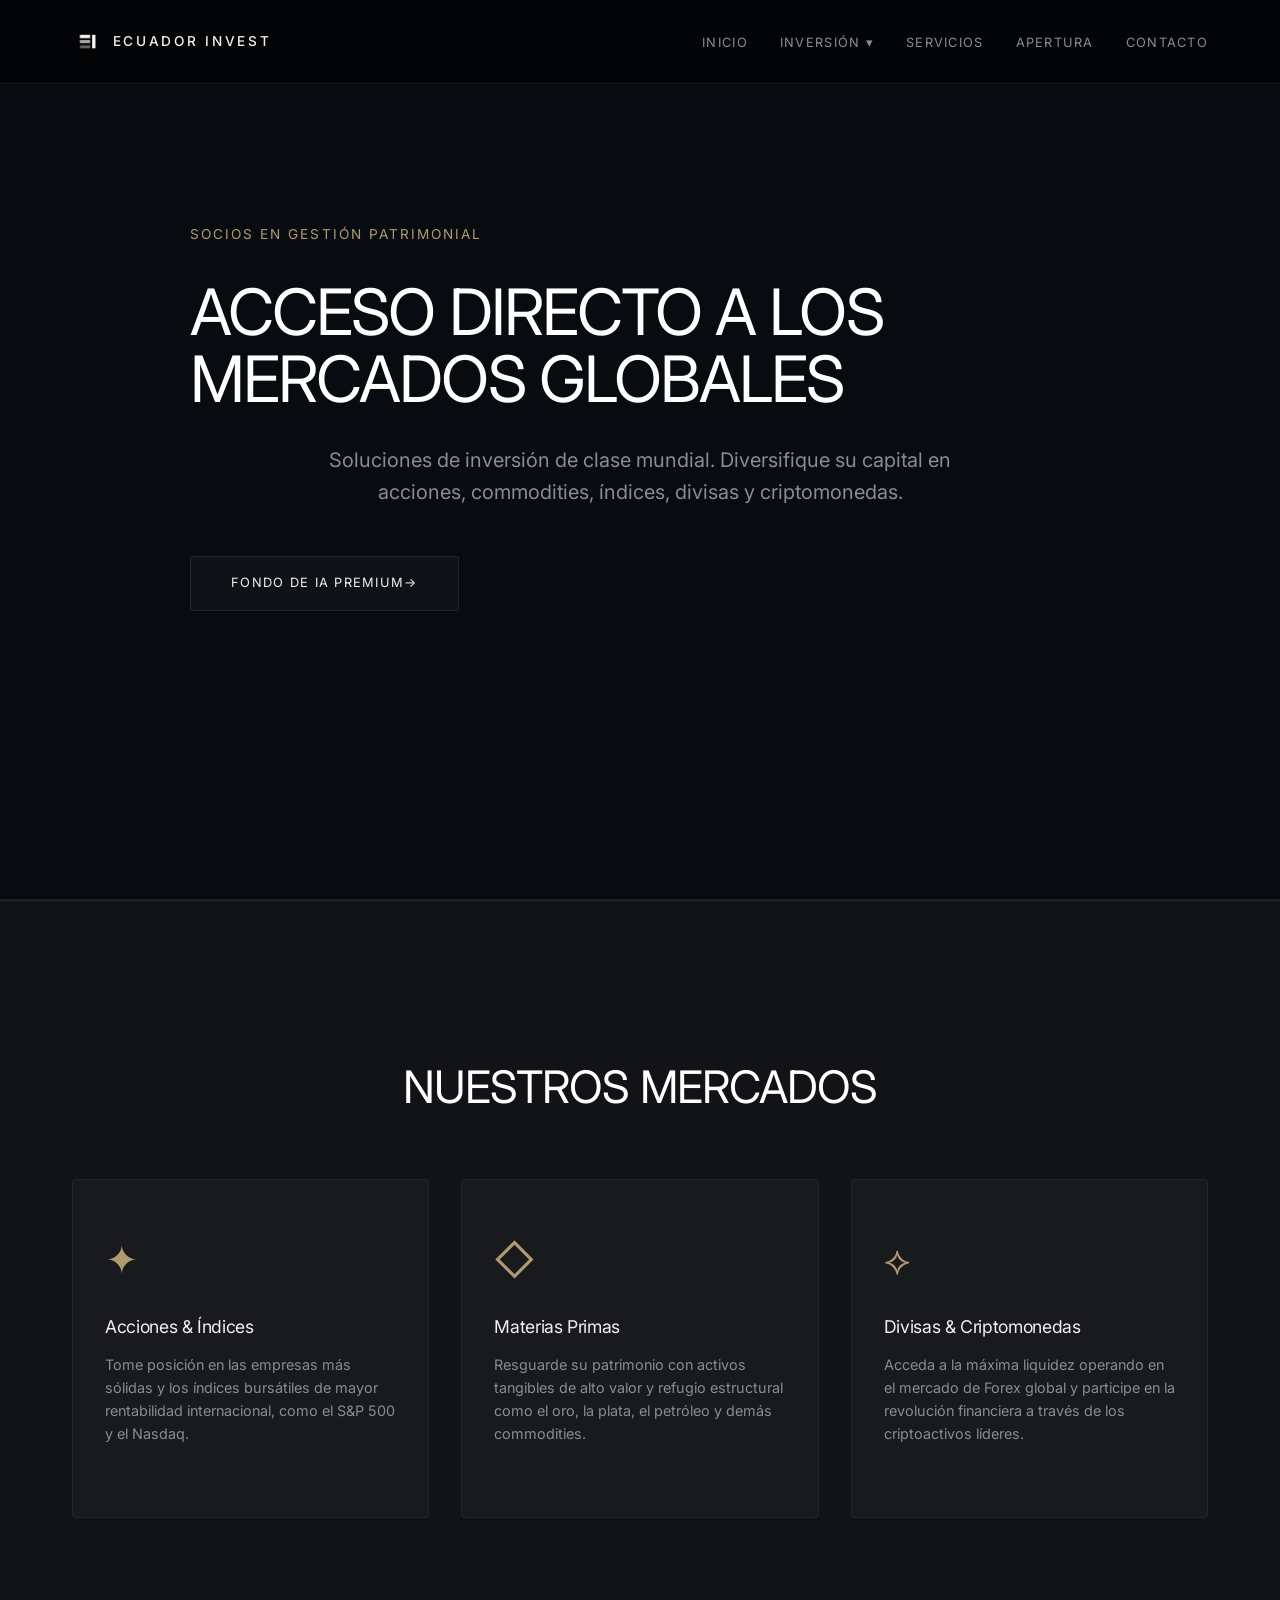
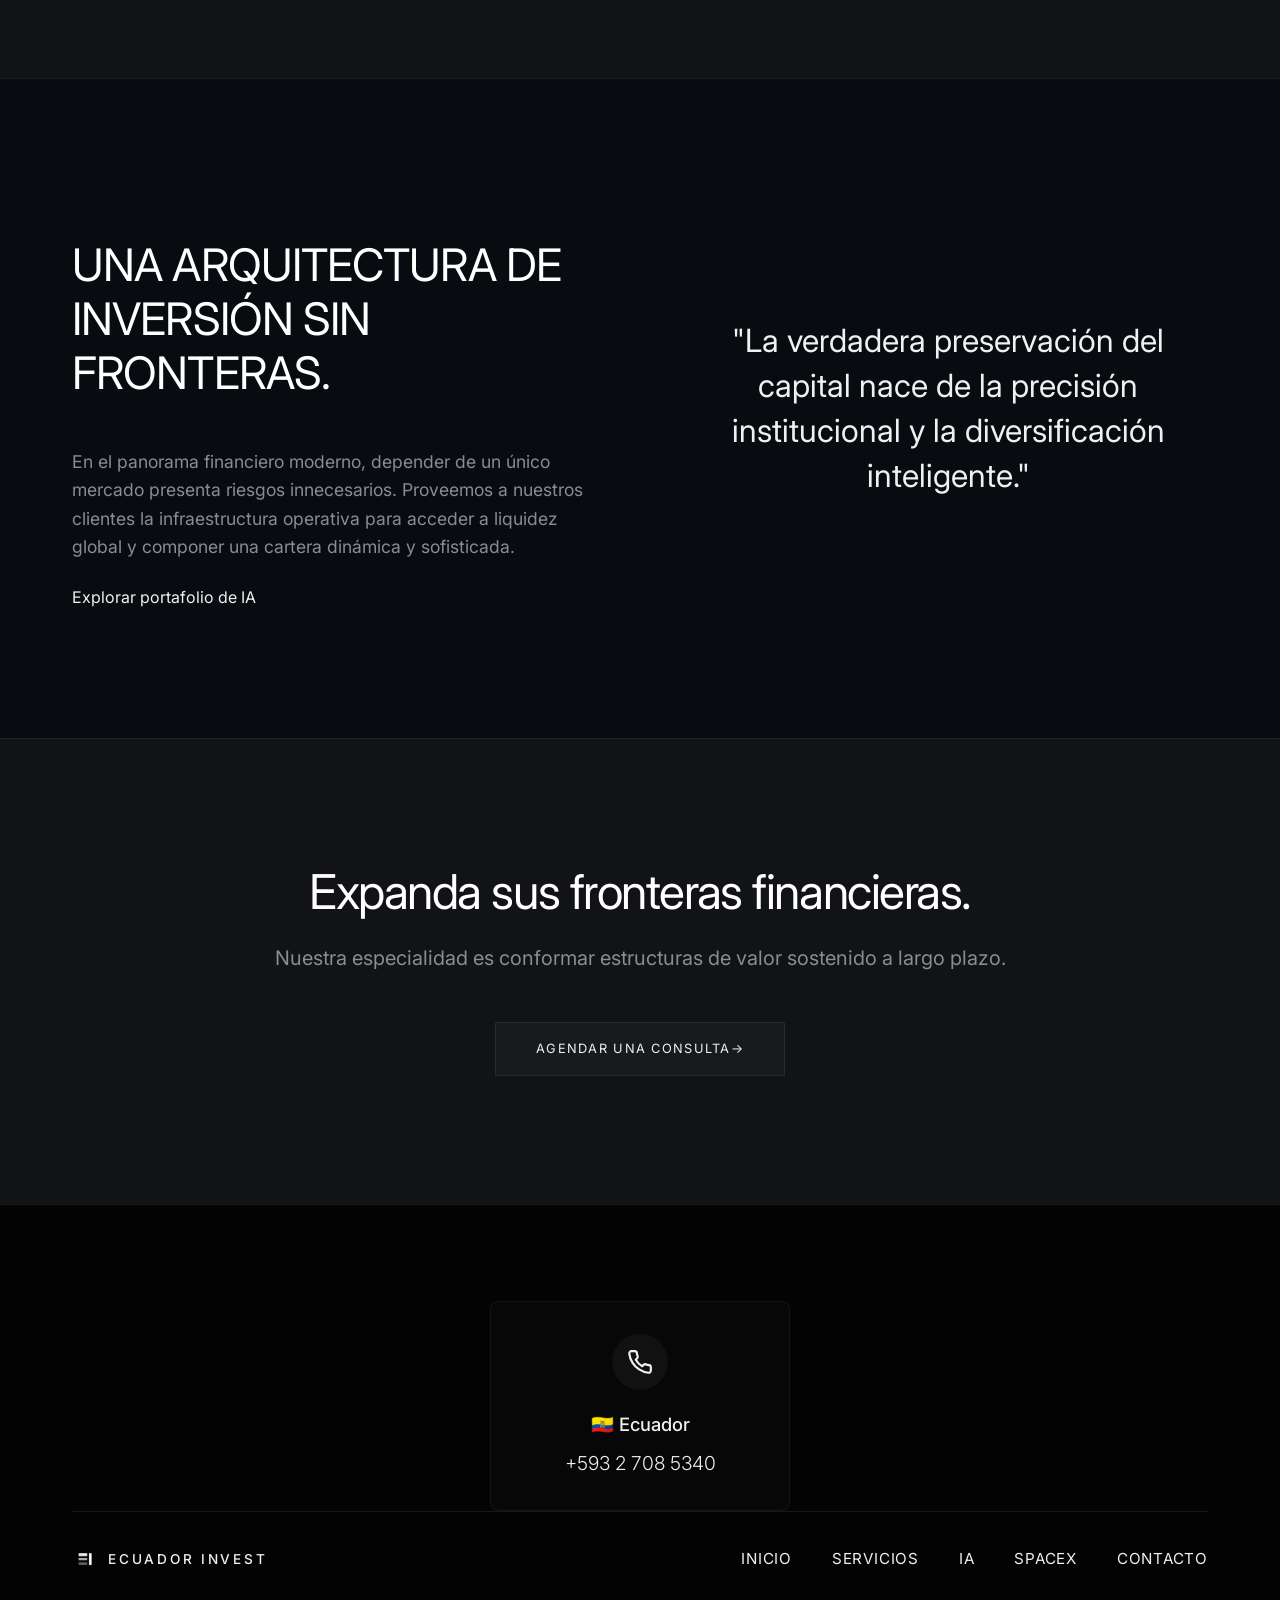
==== index.html @ c7c5eea2 "Add files via upload" ====
<!DOCTYPE html>
<html lang="es">

<head>
    <meta charset="UTF-8">
    <meta name="viewport" content="width=device-width, initial-scale=1.0">
    <title>Ecuador Invest | Inicio</title>
    <link rel="icon" type="image/jpeg" href="favicon.jpg">
    <!-- Google Fonts -->
    <link rel="preconnect" href="https://fonts.googleapis.com">
    <link rel="preconnect" href="https://fonts.gstatic.com" crossorigin>
    <link
        href="https://fonts.googleapis.com/css2?family=Inter:wght@300;400;500;600&family=Playfair+Display:wght@400;500;600;700&display=swap"
        rel="stylesheet">
    <!-- Existing Shared CSS -->
    <link rel="stylesheet" href="style.css?v=2.1">

    <!-- Home specific structure -->
    <style>
        .home-hero {
            padding-top: 160px;
            padding-bottom: 100px;
            display: flex;
            align-items: center;
            justify-content: center;
            text-align: center;
            min-height: 80vh;
        }

        .home-hero-content {
            max-width: 900px;
            margin: 0 auto;
        }

        .home-services-grid {
            display: grid;
            grid-template-columns: repeat(auto-fit, minmax(300px, 1fr));
            gap: 2rem;
            margin-top: 4rem;
        }

        .service-card {
            background: rgba(255, 255, 255, 0.03);
            border: 1px solid rgba(255, 255, 255, 0.05);
            padding: 3rem 2rem;
            border-radius: 4px;
            text-align: left;
            transition: transform 0.4s ease, background 0.4s ease;
        }

        .service-card:hover {
            transform: translateY(-5px);
            background: rgba(255, 255, 255, 0.05);
            border-color: rgba(255, 255, 255, 0.1);
        }

        .service-icon {
            font-size: 2.5rem;
            color: var(--color-accent);
            margin-bottom: 1.5rem;
        }
    </style>
</head>

<body>
    <!-- HEADER -->
    <nav class="navbar" id="navbar">
        <div class="container navbar-container">
            <a href="index.html" class="navbar-logo" style="display: flex; align-items: center; gap: 10px;">
                <img src="ei-logo-trans.png" alt="Ecuador Invest" style="height: 35px; width: auto;">
                <span class="logo-text">ECUADOR INVEST</span>
            </a>
            <div class="menu-toggle">
                <span class="bar"></span>
                <span class="bar"></span>
                <span class="bar"></span>
            </div>
                        <ul class="nav-menu">
                <li class="nav-item"><a href="index.html" class="nav-link">INICIO</a></li>
                <li class="nav-item dropdown">
                    <a href="#" class="nav-link dropdown-toggle">INVERSIÓN ▾</a>
                    <ul class="dropdown-menu">
                        <li><a href="fondoia.html" class="dropdown-item">FONDO DE IA</a></li>
                        <li><a href="fondo2026.html" class="dropdown-item">FONDO BERKSHIRE</a></li>
                        <li><a href="spacex.html" class="dropdown-item">IPO SPACEX</a></li>
                        <li><a href="oro.html" class="dropdown-item">ORO</a></li>
                    </ul>
                </li>
                <li class="nav-item"><a href="#servicios" class="nav-link">SERVICIOS</a></li>
                <li class="nav-item"><a href="apertura.html" class="nav-link">APERTURA</a></li>
                <li class="nav-item"><a href="contacto.html" class="nav-link">CONTACTO</a></li>
            </ul>
        </div>
    </nav>

    <!-- HERO -->
    <section id="hero" class="hero section-dark bg-architecture"
        style="background-image: none; background-color: var(--color-navy);">
        <div class="hero-bg-overlay"></div>
        <div class="container fade-in-up">
            <div class="home-hero-content">
                <p class="hero-supporting">SOCIOS EN GESTIÓN PATRIMONIAL</p>
                <h1 class="hero-title" style="font-size: clamp(2.5rem, 5vw, 4.5rem); margin-bottom: 2rem;">ACCESO
                    DIRECTO A LOS MERCADOS GLOBALES</h1>
                <p class="hero-subheadline"
                    style="max-width: 650px; margin: 0 auto 3rem auto; text-align: center; color: var(--color-muted);">
                    Soluciones de inversión de clase mundial. Diversifique su capital en acciones, commodities, índices,
                    divisas y criptomonedas.</p>
                <div class="hero-buttons" style="justify-content: center;">
                    <a href="fondoia.html" class="btn btn-primary">Fondo de IA Premium <span class="arrow">→</span></a>
                </div>
            </div>
        </div>
    </section>

    <!-- SERVICIOS -->
    <section id="servicios" class="section-charcoal border-top">
        <div class="container fade-in-up">
            <h2 class="section-title text-center">Nuestros Mercados</h2>
            <div class="home-services-grid">

                <div class="service-card fade-in-up delay-1">
                    <div class="service-icon">✦</div>
                    <h3 class="step-title">Acciones & Índices</h3>
                    <p class="step-desc">Tome posición en las empresas más sólidas y los índices bursátiles de mayor
                        rentabilidad internacional, como el S&P 500 y el Nasdaq.</p>
                </div>

                <div class="service-card fade-in-up delay-2">
                    <div class="service-icon">◇</div>
                    <h3 class="step-title">Materias Primas</h3>
                    <p class="step-desc">Resguarde su patrimonio con activos tangibles de alto valor y refugio
                        estructural
                        como el oro, la plata, el petróleo y demás commodities.</p>
                </div>

                <div class="service-card fade-in-up delay-3">
                    <div class="service-icon">⟡</div>
                    <h3 class="step-title">Divisas & Criptomonedas</h3>
                    <p class="step-desc">Acceda a la máxima liquidez operando en el mercado de Forex global y participe
                        en la
                        revolución financiera a través de los criptoactivos líderes.</p>
                </div>

            </div>
        </div>
    </section>

    <!-- DESTACADA / VALOR IA -->
    <section class="section-dark bg-circuit border-top"
        style="padding-bottom: 8rem; min-height: auto; background-image: none; background-color: var(--color-navy);">
        <div class="container split-section fade-in-up">
            <div class="split-left">
                <h2 class="section-title">Una arquitectura de inversión sin fronteras.</h2>
                <div class="text-block">
                    <p>En el panorama financiero moderno, depender de un único mercado presenta riesgos
                        innecesarios. Proveemos a nuestros clientes la infraestructura operativa para acceder
                        a liquidez global y componer una cartera dinámica y sofisticada.</p>
                </div>
                <div class="hero-buttons mt-large">
                    <a href="ia.html" class="btn btn-secondary">Explorar portafolio de IA</a>
                </div>
            </div>
            <div class="split-right" style="display: flex; align-items: center; justify-content: center;">
                <div class="elegant-text-block">
                    <p class="glow-text"
                        style="font-family: var(--font-serif); font-size: 2rem; color: var(--color-light); line-height: 1.4; text-align: center;">
                        "La verdadera preservación del capital nace de la precisión institucional y la diversificación
                        inteligente."
                    </p>
                </div>
            </div>
        </div>
    </section>

    <!-- CTA -->
    <section id="contacto" class="closing-cta section-charcoal border-top text-center" style="padding: 8rem 0;">
        <div class="container fade-in-up">
            <h2 class="hero-title" style="font-size: 3rem; margin-bottom: 1.5rem;">Expanda sus fronteras
                financieras.</h2>
            <p class="closing-text">Nuestra especialidad es conformar estructuras de valor sostenido a largo plazo.</p>
            <div class="cta-wrapper mt-large">
                <a href="ia.html#contacto" class="btn btn-primary" style="margin: 0 auto;">Agendar una consulta <span
                        class="arrow">→</span></a>
            </div>
        </div>
    </section>

    <!-- FOOTER -->
    <footer class="global-footer section-dark border-top">
        <div class="container fade-in-up">
            <div class="footer-contact-grid" style="grid-template-columns: 1fr; justify-items: center; max-width: 400px; margin: 0 auto;">
                <!-- Ecuador -->
                <a href="tel:+59327085340" class="contact-card" style="width: 100%; max-width: 300px;">
                    <div class="contact-icon">
                        <svg viewBox="0 0 24 24" fill="none" stroke="currentColor" stroke-width="2" stroke-linecap="round" stroke-linejoin="round">
                            <path d="M22 16.92v3a2 2 0 0 1-2.18 2 19.79 19.79 0 0 1-8.63-3.07 19.5 19.5 0 0 1-6-6 19.79 19.79 0 0 1-3.07-8.67A2 2 0 0 1 4.11 2h3a2 2 0 0 1 2 1.72 12.84 12.84 0 0 0 .7 2.81 2 2 0 0 1-.45 2.11L8.09 9.91a16 16 0 0 0 6 6l1.27-1.27a2 2 0 0 1 2.11-.45 12.84 12.84 0 0 0 2.81.7A2 2 0 0 1 22 16.92z"></path>
                        </svg>
                    </div>
                    <div class="contact-country">🇪🇨 Ecuador</div>
                    <div class="contact-number">+593 2 708 5340</div>
                </a>
            </div>
            <div class="footer-bottom">
                <div class="footer-logo" style="display: flex; align-items: center; gap: 10px;">
                    <img src="ei-logo-trans.png" alt="Ecuador Invest" style="height: 30px; width: auto;">
                    <span class="logo-text">ECUADOR INVEST</span>
                </div>
                <div class="footer-links">
                    <a href="index.html">Inicio</a>
                    <a href="index.html#servicios">Servicios</a>
                    <a href="ia.html">IA</a>
                    <a href="spacex.html">SpaceX</a>
                    <a href="#contacto">Contacto</a>
                </div>
            </div>
        </div>
    </footer>

    <!-- INTERSECTION OBSERVER SCRIPT -->
    <script src="main.js"></script>
</body>

</html>
---- style.css ----
@import url('https://fonts.googleapis.com/css2?family=Inter:wght@300;400;500;600&display=swap');

:root {
    /* Color Palette - Silent Luxury */
    --color-black: #030303;
    --color-charcoal: #111316;
    --color-navy: #080C11;
    --color-light: #F0F0F0;
    --color-muted: #888C94;
    --color-accent: #B09B71;
    /* Desaturated gold/bronze */
    --color-border: rgba(255, 255, 255, 0.08);
    --color-glass: rgba(17, 19, 22, 0.6);

    /* Typography */
    --font-sans: 'Inter', sans-serif;

    /* Spacing */
    --spacing-sm: 1.5rem;
    --spacing-md: 3rem;
    --spacing-lg: 6rem;
    --spacing-xl: 10rem;

    /* Transitions */
    --transition-smooth: 0.6s cubic-bezier(0.22, 1, 0.36, 1);
    --transition-fast: 0.3s ease;
}

/* =========================================
   RESET & BASE STYLES
   ========================================= */
*,
*::before,
*::after {
    box-sizing: border-box;
    margin: 0;
    padding: 0;
}

html {
    scroll-behavior: smooth;
    font-size: 16px;
    background-color: var(--color-black);
}

body {
    font-family: var(--font-sans);
    background-color: var(--color-black);
    color: var(--color-light);
    line-height: 1.6;
    overflow-x: hidden;
    -webkit-font-smoothing: antialiased;
    -moz-osx-font-smoothing: grayscale;
}

a {
    color: inherit;
    text-decoration: none;
    transition: color var(--transition-fast);
}

/* Typography Base */
h1,
h2,
h3,
h4 {
    font-weight: 400;
    line-height: 1.2;
    letter-spacing: -0.02em;
    margin-bottom: var(--spacing-sm);
}

p {
    margin-bottom: 1.5rem;
    color: var(--color-muted);
}

.text-emphasis {
    color: var(--color-light);
    font-weight: 500;
}

.text-highlight {
    color: var(--color-accent);
}

.text-center {
    text-align: center;
}

/* =========================================
   LAYOUT & CONTAINERS
   ========================================= */
.container {
    width: 100%;
    max-width: 1200px;
    margin: 0 auto;
    padding: 0 2rem;
}

.container-narrow {
    max-width: 700px;
}

.container-medium {
    max-width: 900px;
}

section {
    padding: var(--spacing-xl) 0;
    position: relative;
    border-bottom: 1px solid var(--color-border);
}

.border-top {
    border-top: 1px solid var(--color-border);
    border-bottom: none;
}

/* Background Utilities */
.section-dark {
    background-color: var(--color-black);
}

.section-navy {
    background-color: var(--color-navy);
}

.section-charcoal {
    background-color: var(--color-charcoal);
}

.section-black-gradient {
    background: linear-gradient(180deg, var(--color-black) 0%, var(--color-charcoal) 100%);
}

.pb-large {
    padding-bottom: 12rem;
}

/* =========================================
   COMPONENTS
   ========================================= */
/* Navbar */
.navbar {
    position: fixed;
    top: 0;
    left: 0;
    width: 100%;
    padding: 1.5rem 0;
    z-index: 100;
    background: rgba(3, 3, 3, 0.8);
    backdrop-filter: blur(12px);
    -webkit-backdrop-filter: blur(12px);
    border-bottom: 1px solid var(--color-border);
    transition: padding var(--transition-fast);
}

.navbar.scrolled {
    padding: 1rem 0;
}

.navbar-container {
    display: flex;
    justify-content: space-between;
    align-items: center;
}

.navbar-logo {
    display: flex;
    align-items: flex-end;
    gap: 8px;
}

.pilar-monogram {
    display: flex;
    align-items: flex-end;
    gap: 2px;
    height: 20px;
}

.pilar-bar {
    width: 3px;
    background: var(--color-light);
}

.pilar-bar-1 {
    height: 50%;
    opacity: 0.4;
}

.pilar-bar-2 {
    height: 75%;
    opacity: 0.7;
}

.pilar-bar-3 {
    height: 100%;
}

.logo-text {
    font-family: 'Inter', sans-serif;
    font-size: 0.85rem;
    letter-spacing: 0.2em;
    font-weight: 500;
    text-transform: uppercase;
    color: var(--color-light);
}

.nav-menu {
    display: flex;
    gap: 2rem;
    list-style: none;
}

.nav-link {
    font-size: 0.8rem;
    letter-spacing: 0.1em;
    text-transform: uppercase;
    color: var(--color-muted);
}

.nav-link:hover {
    color: var(--color-light);
}

/* --- Mobile Hamburger Menu --- */
.menu-toggle {
    display: none;
    flex-direction: column;
    justify-content: space-between;
    width: 30px;
    height: 20px;
    cursor: pointer;
    z-index: 1000;
}

.menu-toggle .bar {
    height: 2px;
    width: 100%;
    background-color: var(--color-light);
    border-radius: 2px;
    transition: all 0.3s ease-in-out;
}

body.no-scroll {
    overflow: hidden;
}

@media (max-width: 900px) {
    .menu-toggle {
        display: flex;
    }

    .nav-menu {
        position: fixed;
        top: 0;
        left: 0;
        width: 100%;
        height: 100vh;
        background-color: rgba(8, 12, 17, 0.98);
        backdrop-filter: blur(12px);
        -webkit-backdrop-filter: blur(12px);
        flex-direction: column;
        justify-content: center;
        align-items: center;
        gap: 3rem;
        transform: translateY(-100%);
        transition: transform 0.4s cubic-bezier(0.77, 0, 0.175, 1);
        z-index: 999;
    }

    .nav-menu.active {
        transform: translateY(0);
    }

    .nav-link {
        font-size: 1.5rem;
    }

    /* Hamburger to X Animation */
    .menu-toggle.active .bar:nth-child(1) {
        transform: translateY(9px) rotate(45deg);
    }

    .menu-toggle.active .bar:nth-child(2) {
        opacity: 0;
    }

    .menu-toggle.active .bar:nth-child(3) {
        transform: translateY(-9px) rotate(-45deg);
    }
}

/* Buttons */
.btn-primary,
.btn-primary-elegant {
    display: inline-flex;
    align-items: center;
    justify-content: center;
    padding: 1rem 2.5rem;
    font-size: 0.8rem;
    letter-spacing: 0.1em;
    text-transform: uppercase;
    color: var(--color-light);
    border: 1px solid var(--color-border);
    background: rgba(255, 255, 255, 0.03);
    border-radius: 2px;
    transition: all var(--transition-fast);
    cursor: pointer;
}

.btn-primary:hover,
.btn-primary-elegant:hover {
    background: var(--color-light);
    color: var(--color-black);
    border-color: var(--color-light);
}

.btn-filled {
    background: var(--color-light);
    color: var(--color-black);
    padding: 0.7rem 1.5rem;
    font-size: 0.75rem;
    letter-spacing: 0.1em;
    text-transform: uppercase;
    border-radius: 2px;
}

.btn-filled:hover {
    background: #fff;
}

/* =========================================
   SECTIONS DETAIL
   ========================================= */

/* Hero Section */
.hero {
    min-height: 100vh;
    display: flex;
    align-items: center;
    padding-top: 6rem;
}

.bg-marble {
    /* Brushed metal / dark marble simulation */
    background:
        radial-gradient(circle at 100% 0%, rgba(200, 200, 200, 0.05) 0%, transparent 40%),
        radial-gradient(ellipse at 0% 100%, rgba(176, 155, 113, 0.05) 0%, transparent 50%),
        linear-gradient(135deg, #050505 0%, #111111 50%, #030303 100%);
    position: relative;
}

.bg-marble::after {
    content: '';
    position: absolute;
    top: 0;
    left: 0;
    width: 100%;
    height: 100%;
    background-image: url("data:image/svg+xml,%3Csvg viewBox='0 0 200 200' xmlns='http://www.w3.org/2000/svg'%3E%3Cfilter id='noiseFilter'%3E%3CfeTurbulence type='fractalNoise' baseFrequency='0.85' numOctaves='3' stitchTiles='stitch'/%3E%3C/filter%3E%3Crect width='100%25' height='100%25' filter='url(%23noiseFilter)' opacity='0.03'/%3E%3C/svg%3E");
    pointer-events: none;
    z-index: 0;
}

.hero-grid {
    position: relative;
    z-index: 2;
}

.hero-text {
    max-width: 600px;
}

.hero-supporting {
    font-size: 0.85rem;
    letter-spacing: 0.15em;
    text-transform: uppercase;
    color: var(--color-accent);
    margin-bottom: 2rem;
}

.hero-title {
    font-size: clamp(2.5rem, 5vw, 4.5rem);
    line-height: 1.05;
    margin-bottom: 2rem;
    color: #fff;
    letter-spacing: -0.03em;
}

.hero-subheadline {
    font-size: 1.25rem;
    color: var(--color-muted);
    max-width: 320px;
    margin-bottom: 3rem;
    line-height: 1.6;
}

/* Context Section */
.bg-circuit {
    background-color: #000000;
    /* Blend the top of the image to pure black strictly */
    background-image: linear-gradient(to bottom, #000000 0%, transparent 15%), url('circuit-bg.png');
    background-position: bottom center;
    background-repeat: no-repeat;
    background-size: 100% auto;
    /* Large bottom padding to push text up and reveal the full colorful circuit */
    padding-bottom: clamp(14rem, 30vw, 26rem);
    position: relative;
    overflow: hidden;
}

.bg-circuit>.container {
    position: relative;
    z-index: 1;
}

/* Circuit Lights Data Packets */
.circuit-lights-wrapper {
    position: absolute;
    bottom: 0;
    left: 0;
    width: 100%;
    height: 100%;
    pointer-events: none;
    z-index: 0;
    /* Mask so lights strictly remain in the colorful sector */
    -webkit-mask-image: linear-gradient(to bottom, transparent 50%, black 80%);
    mask-image: linear-gradient(to bottom, transparent 50%, black 80%);
}

@keyframes shootHorizontal {
    0% {
        transform: translateX(0);
        opacity: 0;
    }

    20% {
        opacity: 1;
    }

    80% {
        opacity: 1;
    }

    100% {
        transform: translateX(var(--tx));
        opacity: 0;
    }
}

@keyframes shootVertical {
    0% {
        transform: translateY(0);
        opacity: 0;
    }

    20% {
        opacity: 1;
    }

    80% {
        opacity: 1;
    }

    100% {
        transform: translateY(var(--ty));
        opacity: 0;
    }
}

@media (max-width: 768px) {
    .bg-circuit {
        background-size: 180% auto;
        padding-bottom: 22rem;
    }
}

.section-title {
    font-size: clamp(2rem, 3.5vw, 3rem);
    margin-bottom: var(--spacing-md);
    color: #fff;
    letter-spacing: -0.02em;
    text-transform: uppercase;
}

.context-text-block p {
    font-size: 1.25rem;
    margin-bottom: 2rem;
}

/* Two Column Approach */
.two-column-grid {
    display: grid;
    grid-template-columns: 1fr 1fr;
    gap: var(--spacing-lg);
    align-items: center;
}

.text-block p {
    font-size: 1.1rem;
    margin-bottom: 1.5rem;
}

/* Abstract Mechanism Visual (Hero) */
.abstract-mechanism {
    position: relative;
    width: 400px;
    height: 400px;
    margin: 0 auto;
    display: flex;
    align-items: center;
    justify-content: center;
}

.mech-ring {
    position: absolute;
    border-radius: 50%;
    border: 1px solid var(--color-border);
}

.ring-1 {
    width: 300px;
    height: 300px;
    border-top-color: var(--color-accent);
    animation: rotateSlow 20s linear infinite;
}

.ring-2 {
    width: 200px;
    height: 200px;
    border-bottom-color: var(--color-light);
    animation: rotateSlow 15s linear infinite reverse;
}

/* AI Microprocessor Chip */
.mech-core.chip {
    width: 48px;
    height: 48px;
    background: var(--color-charcoal);
    border: 2px solid var(--color-accent);
    border-radius: 6px;
    position: relative;
    display: flex;
    align-items: center;
    justify-content: center;
    box-shadow:
        0 0 15px rgba(176, 155, 113, 0.2),
        inset 0 0 10px rgba(0, 0, 0, 0.8);
}

/* Simulated pins around the edges */
.mech-core.chip::before {
    content: '';
    position: absolute;
    top: -6px;
    left: -6px;
    right: -6px;
    bottom: -6px;
    border: 2px dashed rgba(176, 155, 113, 0.5);
    border-radius: 8px;
    pointer-events: none;
    animation: pulsePins 3s ease-in-out infinite;
}

/* Inner silicon die */
.chip-inner {
    width: 20px;
    height: 20px;
    background: linear-gradient(135deg, #1a1c20 0%, #080c11 100%);
    border: 1px solid rgba(176, 155, 113, 0.4);
    border-radius: 3px;
    box-shadow: 0 0 10px var(--color-accent);
    animation: glowCore 2s alternate infinite;
}

@keyframes glowCore {
    0% {
        box-shadow: 0 0 8px rgba(176, 155, 113, 0.3);
        background: linear-gradient(135deg, #1a1c20 0%, #080c11 100%);
    }

    100% {
        box-shadow: 0 0 25px rgba(176, 155, 113, 0.9);
        background: linear-gradient(135deg, #2a2c30 0%, #181c21 100%);
    }
}

@keyframes pulsePins {

    0%,
    100% {
        border-color: rgba(176, 155, 113, 0.2);
    }

    50% {
        border-color: rgba(176, 155, 113, 0.8);
    }
}

@keyframes rotateSlow {
    100% {
        transform: rotate(360deg);
    }
}

@media (max-width: 992px) {
    .abstract-mechanism {
        transform: scale(0.8);
        margin: 2rem auto;
    }
}

/* Phone Mockup */
.phone-mockup-container {
    position: relative;
    width: 100%;
    max-width: 320px;
    margin: 0 auto;
    perspective: 1000px;
}

.phone-image-wrapper {
    position: relative;
    width: 100%;
    /* Subtle floating animation */
    animation: floatSubtle 6s ease-in-out infinite;
    z-index: 2;
}

.phone-parallax-target {
    position: relative;
    width: 100%;
    height: auto;
    transform-origin: center center;
    will-change: transform;
}

.phone-image {
    width: 100%;
    height: auto;
    display: block;
    filter: drop-shadow(0 30px 40px rgba(0, 0, 0, 0.4));
}

/* Reflection / Light Shift effect */
.phone-reflection {
    position: absolute;
    top: 0;
    left: 0;
    width: 100%;
    height: 100%;
    background: linear-gradient(105deg, transparent 25%, rgba(255, 255, 255, 0.12) 40%, rgba(255, 255, 255, 0.3) 50%, rgba(255, 255, 255, 0.1) 60%, transparent 75%);
    background-size: 200% 200%;
    pointer-events: none;
    /* Shifts via JS */
    background-position: 200% 200%;
    mix-blend-mode: overlay;
    -webkit-mask-image: url('phone-mockup.png');
    -webkit-mask-size: 100% 100%;
    mask-image: url('phone-mockup.png');
    mask-size: 100% 100%;
    z-index: 3;
}

@keyframes floatSubtle {

    0%,
    100% {
        transform: translateY(0);
    }

    50% {
        transform: translateY(-20px);
    }
}

/* 2025 Performance Section */
.performance-section {
    position: relative;
}

/* Slider Base */
.slider-container {
    position: relative;
    width: 100%;
}

.slider-track {
    display: flex;
    overflow-x: auto;
    scrollbar-width: none;
    -ms-overflow-style: none;
    -webkit-overflow-scrolling: touch;
}

.slider-track::-webkit-scrollbar {
    display: none;
}

.slider-panel {
    flex: 0 0 100%;
    width: 100%;
    box-sizing: border-box;
}

.slider-arrow {
    position: absolute;
    top: 50%;
    transform: translateY(-50%);
    background: rgba(20, 22, 26, 0.4);
    border: 1px solid rgba(255, 255, 255, 0.05);
    border-radius: 40px;
    padding: 0 1.5rem;
    height: 64px;
    display: flex;
    justify-content: center;
    align-items: center;
    gap: 0.75rem;
    color: var(--color-muted);
    cursor: pointer;
    z-index: 10;
    transition: all 0.4s cubic-bezier(0.25, 1, 0.5, 1);
    opacity: 0.8;
    backdrop-filter: blur(8px);
    -webkit-backdrop-filter: blur(8px);
    box-shadow: 0 4px 15px rgba(0, 0, 0, 0.2);
}

.slider-arrow:hover {
    color: var(--color-light);
    opacity: 1;
    background: rgba(255, 255, 255, 0.08);
    box-shadow: 0 8px 25px rgba(0, 0, 0, 0.4), inset 0 0 1px rgba(255, 255, 255, 0.2);
    transform: translateY(-50%) scale(1.02);
}

.slider-arrow.hide {
    opacity: 0;
    pointer-events: none;
    transform: translateY(-50%) scale(0.9);
}

.arrow-text {
    font-size: 1rem;
    font-weight: 500;
    letter-spacing: 0.02em;
    white-space: nowrap;
}

@media (max-width: 992px) {
    .arrow-text {
        display: none;
    }

    .slider-arrow {
        padding: 0;
        width: 56px;
        height: 56px;
        border-radius: 50%;
    }
}

.prev-arrow {
    left: 2%;
}

.next-arrow {
    right: 2%;
}

/* Right fade hint */
.slider-right-fade {
    position: absolute;
    top: 0;
    right: 0;
    width: 80px;
    height: 100%;
    background: linear-gradient(to right, transparent, var(--color-charcoal));
    pointer-events: none;
    z-index: 5;
    opacity: 1;
    transition: opacity 0.4s ease;
}

.slider-right-fade.hide {
    opacity: 0;
}

.section-subtitle {
    font-size: 0.9rem;
    color: var(--color-muted);
    letter-spacing: 0.05em;
    margin-top: -1.5rem;
    margin-bottom: 2rem;
}

.mb-large {
    margin-bottom: 4rem;
}

.performance-list {
    display: flex;
    flex-direction: column;
    gap: 1rem;
    max-width: 760px;
    margin: 0 auto 3rem;
}

/* Row Hover & Base CSS */
.perf-row {
    display: flex;
    justify-content: space-between;
    align-items: center;
    padding: 1.25rem 2rem;
    background: rgba(255, 255, 255, 0.02);
    border: 1px solid rgba(255, 255, 255, 0.04);
    border-radius: 16px;
    transition: transform 0.4s cubic-bezier(0.25, 1, 0.5, 1), background 0.4s ease, box-shadow 0.4s ease;
}

.perf-row:hover {
    transform: scale(1.02) translateY(-2px);
    background: rgba(255, 255, 255, 0.04);
    box-shadow: 0 15px 30px rgba(0, 0, 0, 0.3);
}

.perf-company {
    display: flex;
    align-items: center;
    gap: 1.5rem;
}

/* 3D Glass Metal Logo */
.perf-logo {
    width: 48px;
    height: 48px;
    border-radius: 12px;
    background: linear-gradient(135deg, rgba(20, 22, 26, 0.9) 0%, rgba(8, 12, 17, 0.95) 100%);
    box-shadow:
        inset 0.5px 0.5px 1px rgba(255, 255, 255, 0.1),
        inset -1px -1px 2px rgba(0, 0, 0, 0.8),
        0 8px 16px rgba(0, 0, 0, 0.6);
    backdrop-filter: blur(8px);
    -webkit-backdrop-filter: blur(8px);
    border: 1px solid rgba(255, 255, 255, 0.05);
    display: flex;
    justify-content: center;
    align-items: center;
    color: var(--color-light);
}

/* SVG Logo Animations */
.anim-logo {
    display: block;
    overflow: visible;
}

.brand-pulse {
    animation: brandPulse 3s infinite alternate ease-in-out;
}

@keyframes brandPulse {
    0% {
        opacity: 0.6;
        transform: scale(0.98);
    }

    100% {
        opacity: 1;
        transform: scale(1.02);
        filter: drop-shadow(0 0 8px #76b900);
    }
}

.amd-pulse {
    animation: amdPulse 2.5s infinite alternate ease-in-out;
}

@keyframes amdPulse {
    0% {
        opacity: 0.8;
    }

    100% {
        opacity: 1;
        filter: drop-shadow(0 0 6px rgba(255, 255, 255, 0.4));
    }
}

.ms-logo rect {
    transform-origin: center;
    animation: scaleMS 2.5s infinite ease-in-out alternate;
}

.ms-logo rect:nth-child(1) {
    animation-delay: 0s;
    transform-origin: 3px 3px;
}

.ms-logo rect:nth-child(2) {
    animation-delay: 0.3s;
    transform-origin: 21px 3px;
}

.ms-logo rect:nth-child(3) {
    animation-delay: 0.6s;
    transform-origin: 3px 21px;
}

.ms-logo rect:nth-child(4) {
    animation-delay: 0.9s;
    transform-origin: 21px 21px;
}

@keyframes scaleMS {
    0% {
        transform: scale(1);
        filter: drop-shadow(0 0 0px transparent);
    }

    100% {
        transform: scale(0.85);
        filter: drop-shadow(0 0 5px currentColor);
    }
}

.orcl-path {
    filter: drop-shadow(0 0 4px #f80000);
}

.tsla-pulse {
    animation: tslaPulse 3s infinite alternate ease-in-out;
}

@keyframes tslaPulse {
    0% {
        opacity: 0.7;
        transform: translateY(0);
        filter: drop-shadow(0 0 2px #e82127);
    }

    100% {
        opacity: 1;
        transform: translateY(-2px);
        filter: drop-shadow(0 0 10px #e82127);
    }
}

@keyframes slowDrift {

    0%,
    100% {
        transform: translateY(0) rotate(0deg);
    }

    33% {
        transform: translateY(-3px) rotate(1deg);
    }

    66% {
        transform: translateY(2px) rotate(-1deg);
    }
}

.perf-row:nth-child(1) .perf-logo {
    animation: slowDrift 6s ease-in-out infinite;
}

.perf-row:nth-child(2) .perf-logo {
    animation: slowDrift 7s ease-in-out infinite 1s;
}

.perf-row:nth-child(3) .perf-logo {
    animation: slowDrift 6.5s ease-in-out infinite 2s;
}

.perf-row:nth-child(4) .perf-logo {
    animation: slowDrift 8s ease-in-out infinite 0.5s;
}

.perf-row:nth-child(5) .perf-logo {
    animation: slowDrift 5.5s ease-in-out infinite 1.5s;
}

.perf-row:nth-child(6) .perf-logo {
    animation: slowDrift 7.5s ease-in-out infinite 2.5s;
}

.perf-name-block {
    display: flex;
    flex-direction: column;
}

.perf-name {
    margin: 0;
    font-size: 1.1rem;
    font-weight: 400;
    color: var(--color-light);
}

.perf-ticker {
    font-size: 0.75rem;
    letter-spacing: 0.05em;
    color: var(--color-muted);
}

.perf-value {
    font-size: 1.25rem;
    font-weight: 400;
    letter-spacing: 0.05em;
    font-variant-numeric: tabular-nums;
}

.perf-value.positive {
    color: var(--color-accent);
}

.perf-value.negative {
    color: #8c8f96;
}

/* Total Block */
.perf-total-block {
    display: flex;
    justify-content: space-between;
    align-items: center;
    padding: 2rem 2.5rem;
    max-width: 860px;
    margin: 0 auto;
    background: linear-gradient(135deg, rgba(176, 155, 113, 0.05) 0%, rgba(255, 255, 255, 0.01) 100%);
    border: 1px solid rgba(176, 155, 113, 0.2);
    border-radius: 20px;
    box-shadow: 0 20px 40px rgba(0, 0, 0, 0.4);
}

.perf-total-content {
    display: flex;
    align-items: center;
    gap: 1rem;
}

.perf-total-label {
    margin: 0;
    font-size: 1.15rem;
    font-weight: 500;
    color: var(--color-light);
}

.perf-total-value {
    font-size: 2.2rem;
    font-weight: 300;
    font-variant-numeric: tabular-nums;
}

.perf-total-value.positive {
    color: var(--color-accent);
}

/* Staggered Fade */
.stagger-fade {
    opacity: 0;
    transform: translateY(20px);
    transition: opacity 0.8s ease, transform 0.8s ease;
}

.stagger-fade.is-visible {
    opacity: 1;
    transform: translateY(0);
}

/* Strategy Principles - 4 Columns */
.four-column-grid {
    display: grid;
    grid-template-columns: repeat(4, 1fr);
    gap: 2rem;
}

.principle-card {
    padding: 2rem 0;
}

.principle-line {
    width: 40px;
    height: 1px;
    background: var(--color-accent);
    margin-bottom: 2rem;
}

.principle-title {
    font-size: 1.1rem;
    color: var(--color-light);
    margin-bottom: 1rem;
}

.principle-text {
    font-size: 0.95rem;
    line-height: 1.5;
}

/* Performance Split */
.split-section {
    display: grid;
    grid-template-columns: 1fr 1fr;
    gap: var(--spacing-lg);
    align-items: center;
}

.large-typography-wrap {
    text-align: right;
    border-left: 1px solid var(--color-border);
    padding-left: 4rem;
}

.large-number {
    display: block;
    font-size: clamp(5rem, 10vw, 8rem);
    font-weight: 300;
    line-height: 1;
    color: #fff;
    letter-spacing: -0.05em;
    margin-bottom: 1rem;
}

.large-number .percent {
    font-size: 0.5em;
    color: var(--color-accent);
}

.large-label {
    font-size: 0.85rem;
    text-transform: uppercase;
    letter-spacing: 0.1em;
    color: var(--color-muted);
}

/* Implementation Steps */
.horizontal-steps {
    display: grid;
    grid-template-columns: repeat(4, 1fr);
    gap: 2rem;
    position: relative;
    margin-top: 4rem;
}

.horizontal-steps::before {
    content: '';
    position: absolute;
    top: 15px;
    left: 0;
    width: 100%;
    height: 1px;
    background: var(--color-border);
    z-index: 0;
}

.step {
    position: relative;
    z-index: 1;
}

.step-marker {
    width: 32px;
    height: 32px;
    background: var(--color-charcoal);
    border: 1px solid var(--color-border);
    border-radius: 50%;
    display: flex;
    align-items: center;
    justify-content: center;
    font-size: 0.75rem;
    color: var(--color-accent);
    margin-bottom: 2rem;
}

.step-title {
    font-size: 1.1rem;
    margin-bottom: 1rem;
    color: var(--color-light);
}

.step-desc {
    font-size: 0.9rem;
}

/* Pilar Patrimonio Block */
.bg-architecture {
    background: linear-gradient(0deg, rgba(8, 12, 17, 0.9), rgba(8, 12, 17, 0.7)),
        url('data:image/svg+xml,%3Csvg width="100" height="100" viewBox="0 0 100 100" xmlns="http://www.w3.org/2000/svg"%3E%3Cpath d="M0 0h100v100H0z" fill="%23050505"/%3E%3Cpath d="M10 0v100M30 0v100M50 0v100M70 0v100M90 0v100" stroke="rgba(255,255,255,0.02)" stroke-width="2"/%3E%3C/svg%3E');
    background-size: cover;
    background-position: center;
}

.elegant-text-block p {
    font-size: 1.5rem;
    line-height: 1.6;
    margin-bottom: 2rem;
    color: var(--color-muted);
}

.glow-text {
    text-shadow: 0 0 40px rgba(255, 255, 255, 0.1);
}

/* Closing CTA */
.closing-text {
    font-size: 1.25rem;
    margin-bottom: 3rem;
}

.cta-wrapper {
    display: flex;
    justify-content: center;
}

/* FAQ Accordion */
.accordion {
    max-width: 800px;
    margin: 4rem auto 0;
    border-top: 1px solid var(--color-border);
}

.accordion-item {
    border-bottom: 1px solid var(--color-border);
}

.accordion-header {
    width: 100%;
    text-align: left;
    padding: 1.5rem 0;
    background: none;
    border: none;
    color: var(--color-light);
    font-family: var(--font-sans);
    font-size: 1.1rem;
    cursor: pointer;
    display: flex;
    justify-content: space-between;
    align-items: center;
    transition: color var(--transition-fast);
}

.accordion-header:hover {
    color: var(--color-accent);
}

.accordion-header::after {
    content: '+';
    font-size: 1.5rem;
    color: var(--color-muted);
}

.accordion-item.active .accordion-header::after {
    content: '−';
}

.accordion-content {
    max-height: 0;
    overflow: hidden;
    transition: max-height 0.4s ease;
}

.accordion-item.active .accordion-content {
    max-height: 200px;
}

.accordion-content p {
    padding-bottom: 1.5rem;
    font-size: 0.95rem;
    color: var(--color-muted);
}

/* Footer */
.footer {
    padding: 3rem 0;
    border-top: 1px solid var(--color-border);
}

.footer-content {
    display: flex;
    justify-content: space-between;
    align-items: center;
}

.footer-logo {
    font-size: 0.9rem;
    letter-spacing: 0.1em;
    text-transform: uppercase;
    color: var(--color-light);
}

.footer-links {
    display: flex;
    gap: 1rem;
    font-size: 0.75rem;
    color: var(--color-muted);
    text-transform: uppercase;
    letter-spacing: 0.05em;
}

/* Utils */
.fade-in-up {
    opacity: 0;
    transform: translateY(30px);
    transition: opacity 0.8s ease, transform 0.8s ease;
}

.fade-in-up.is-visible {
    opacity: 1;
    transform: translateY(0);
}

.delay-1 {
    transition-delay: 0.1s;
}

.delay-2 {
    transition-delay: 0.2s;
}

.delay-3 {
    transition-delay: 0.3s;
}

/* Responsive adjustments */
@media (max-width: 992px) {

    .mobile-reverse {
        display: flex !important;
        flex-direction: column-reverse !important;
    }

    .four-column-grid,
    .two-column-grid,
    .split-section {
        grid-template-columns: 1fr;
    }

    .horizontal-steps {
        grid-template-columns: 1fr;
    }

    .horizontal-steps::before {
        left: 16px;
        top: 0;
        width: 1px;
        height: 100%;
    }

    .large-typography-wrap {
        text-align: left;
        border-left: none;
        padding-left: 0;
        border-top: 1px solid var(--color-border);
        padding-top: 2rem;
    }

    .hero-title {
        font-size: 3rem;
    }

    section {
        padding: 4rem 0;
    }
}

/* Fix Hero Microprocessor scale & centering on mobile */
@media (max-width: 768px) {
    .hero {
        padding-bottom: 2rem;
    }

    .hero-grid {
        gap: 1rem;
        justify-items: center;
    }

    .hero-visual {
        min-height: auto;
        padding: 1rem 0 2rem 0;
        width: 100%;
        position: relative;
    }

    .hero-visual-content {
        position: relative;
        left: 50%;
        margin: 0;
        transform: translateX(-50%) scale(0.75);
        transform-origin: center center;
    }
}

/* --- Elegant Contact Form --- */
.form-container {
    max-width: 600px;
    margin: 3rem auto 0;
    background: rgba(8, 12, 17, 0.4);
    border: 1px solid rgba(255, 255, 255, 0.05);
    padding: 3rem;
    border-radius: 4px;
}

.elegant-form .form-group {
    margin-bottom: 2rem;
    text-align: left;
}

.elegant-form label {
    display: block;
    font-size: 0.85rem;
    color: var(--color-muted);
    margin-bottom: 0.6rem;
    text-transform: uppercase;
    letter-spacing: 0.05em;
}

.elegant-form input,
.elegant-form textarea,
.elegant-form select {
    width: 100%;
    background: rgba(255, 255, 255, 0.02);
    border: 1px solid rgba(255, 255, 255, 0.1);
    color: var(--color-light);
    padding: 1.2rem;
    font-family: var(--font-sans);
    font-size: 1rem;
    border-radius: 2px;
    transition: border-color var(--transition-fast), background var(--transition-fast);
}

.elegant-form input:focus,
.elegant-form textarea:focus,
.elegant-form select:focus {
    outline: none;
    border-color: var(--color-accent);
    background: rgba(255, 255, 255, 0.05);
}


.phone-input-group {
    display: flex;
    gap: 0.5rem;
}

.elegant-form .country-select {
    width: 30%;
    min-width: 100px;
    max-width: 130px;
    flex-shrink: 0;
    appearance: none;
    background-image: url('data:image/svg+xml;utf8,<svg fill="%23a0aab5" height="24" viewBox="0 0 24 24" width="24" xmlns="http://www.w3.org/2000/svg"><path d="M7 10l5 5 5-5z"/><path d="M0 0h24v24H0z" fill="none"/></svg>');
    background-repeat: no-repeat;
    background-position: calc(100% - 10px) center;
    padding-left: 0.8rem;
    padding-right: 2rem;
}

.elegant-form .phone-input-field {
    flex-grow: 1;
    width: 70%;
}

.country-select option {
    background-color: var(--color-navy);
    color: var(--color-light);
    font-size: 1rem;
}

.form-submit-btn {
    width: 100%;
    margin-top: 1rem;
    cursor: pointer;
}

.spinner {
    display: inline-block;
    animation: spin 1s infinite linear;
    font-size: 1.2rem;
}

@keyframes spin {
    0% {
        transform: rotate(0deg);
    }

    100% {
        transform: rotate(360deg);
    }
}

.form-success-card {
    text-align: center;
    padding: 2rem 0;
    display: none;
}

.success-icon {
    font-size: 3rem;
    color: var(--color-accent);
    margin-bottom: 1.5rem;
}

@media (max-width: 768px) {
    .form-container {
        padding: 2rem 1.5rem;
    }

    .elegant-form input,
    .elegant-form textarea,
    .elegant-form select {
        padding: 1rem;
        font-size: 16px;
    }
}

/* OpenAI Holographic Spin & Glow */
.openai-spin-glow {
    -webkit-animation: openaiSpin 25s linear infinite, openaiGlowOnly 4s alternate ease-in-out infinite;
    animation: openaiSpin 25s linear infinite, openaiGlowOnly 4s alternate ease-in-out infinite;
    mix-blend-mode: screen;
}

@-webkit-keyframes openaiSpin {
    from {
        -webkit-transform: rotate(0deg);
    }

    to {
        -webkit-transform: rotate(360deg);
    }
}

@keyframes openaiSpin {
    from {
        transform: rotate(0deg);
    }

    to {
        transform: rotate(360deg);
    }
}

@-webkit-keyframes openaiGlowOnly {
    0% {
        -webkit-filter: drop-shadow(0 0 10px rgba(255, 255, 255, 0.4)) drop-shadow(0 0 20px rgba(0, 195, 255, 0.2));
        filter: drop-shadow(0 0 10px rgba(255, 255, 255, 0.4)) drop-shadow(0 0 20px rgba(0, 195, 255, 0.2));
    }

    50% {
        -webkit-filter: drop-shadow(0 0 25px rgba(255, 255, 255, 0.8)) drop-shadow(0 0 50px rgba(0, 195, 255, 0.5));
        filter: drop-shadow(0 0 25px rgba(255, 255, 255, 0.8)) drop-shadow(0 0 50px rgba(0, 195, 255, 0.5));
    }

    100% {
        -webkit-filter: drop-shadow(0 0 15px rgba(255, 255, 255, 0.5)) drop-shadow(0 0 35px rgba(0, 255, 200, 0.3));
        filter: drop-shadow(0 0 15px rgba(255, 255, 255, 0.5)) drop-shadow(0 0 35px rgba(0, 255, 200, 0.3));
    }
}

@keyframes openaiGlowOnly {
    0% {
        filter: drop-shadow(0 0 10px rgba(255, 255, 255, 0.4)) drop-shadow(0 0 20px rgba(0, 195, 255, 0.2));
    }

    50% {
        filter: drop-shadow(0 0 25px rgba(255, 255, 255, 0.8)) drop-shadow(0 0 50px rgba(0, 195, 255, 0.5));
    }

    100% {
        filter: drop-shadow(0 0 15px rgba(255, 255, 255, 0.5)) drop-shadow(0 0 35px rgba(0, 255, 200, 0.3));
    }
}

/* GLOBAL CONTACT FOOTER */
.global-footer {
    padding: 6rem 0 3rem;
    background-color: var(--color-bg);
}

.footer-contact-grid {
    display: grid;
    grid-template-columns: repeat(3, 1fr);
    gap: 2rem;
    margin-bottom: 4rem;
}

@media (max-width: 768px) {
    .footer-contact-grid {
        grid-template-columns: 1fr;
        gap: 1.5rem;
    }
}

.contact-card {
    background: rgba(255, 255, 255, 0.02);
    border: 1px solid rgba(255, 255, 255, 0.05);
    border-radius: 8px;
    padding: 2rem 1.5rem;
    display: flex;
    flex-direction: column;
    align-items: center;
    text-align: center;
    transition: all 0.3s ease;
    text-decoration: none;
    cursor: pointer;
}

.contact-card:hover {
    background: rgba(255, 255, 255, 0.05);
    border-color: rgba(255, 255, 255, 0.15);
    transform: translateY(-5px);
    box-shadow: 0 10px 30px rgba(0, 0, 0, 0.3);
}

.contact-card:hover .contact-icon svg {
    animation: phoneVibrate 0.3s linear infinite;
    stroke: var(--color-accent);
}

@keyframes phoneVibrate {
    0% {
        transform: rotate(0deg);
    }

    25% {
        transform: rotate(10deg) scale(1.1);
    }

    50% {
        transform: rotate(0deg);
    }

    75% {
        transform: rotate(-10deg) scale(1.1);
    }

    100% {
        transform: rotate(0deg);
    }
}

.contact-icon {
    width: 56px;
    height: 56px;
    border-radius: 50%;
    background: rgba(255, 255, 255, 0.04);
    display: flex;
    align-items: center;
    justify-content: center;
    margin-bottom: 1.25rem;
    transition: all 0.3s ease;
}

.contact-icon svg {
    width: 26px;
    height: 26px;
    stroke: var(--color-light);
    transition: all 0.3s ease;
}

.contact-country {
    font-size: 1.15rem;
    font-weight: 500;
    color: var(--color-light);
    margin-bottom: 0.5rem;
    display: flex;
    align-items: center;
    justify-content: center;
    gap: 0.5rem;
}

.contact-number {
    font-family: 'Inter', sans-serif;
    font-size: 1.2rem;
    font-weight: 300;
    color: var(--color-gray);
    transition: color 0.3s ease;
}

.contact-card:hover .contact-number {
    color: var(--color-light);
}

.footer-bottom {
    display: flex;
    justify-content: space-between;
    align-items: center;
    padding-top: 2rem;
    border-top: 1px solid rgba(255, 255, 255, 0.08);
}

.footer-bottom .footer-logo {
    font-family: 'Playfair Display', serif;
    font-size: 1.2rem;
    font-weight: 600;
    color: var(--color-light);
    letter-spacing: 0.1em;
}

.footer-bottom .footer-links {
    font-size: 0.95rem;
    color: var(--color-gray);
}

.footer-bottom .footer-links a {
    color: var(--color-gray);
    text-decoration: none;
    margin-left: 1.5rem;
    transition: color 0.3s;
}

.footer-bottom .footer-links a:hover {
    color: var(--color-light);
}

@media (max-width: 600px) {
    .footer-bottom {
        flex-direction: column;
        gap: 1rem;
        text-align: center;
    }

    .footer-bottom .footer-links a {
        margin: 0 0.5rem;
    }
}

/* Gold Animation for /oro.html */
.bg-gold {
    background: linear-gradient(135deg, #1a1500 0%, #3a2a00 50%, #1a1500 100%);
    background-size: 400% 400%;
    animation: goldShimmer 15s ease infinite;
    position: relative;
    overflow: hidden;
}

.bg-gold::before {
    content: '';
    position: absolute;
    top: -50%; left: -50%; right: -50%; bottom: -50%;
    background: radial-gradient(circle at center, rgba(212,175,55,0.1) 0%, transparent 50%);
    animation: goldPulse 10s ease-in-out infinite alternate;
    pointer-events: none;
}

@keyframes goldShimmer {
    0% { background-position: 0% 50%; }
    50% { background-position: 100% 50%; }
    100% { background-position: 0% 50%; }
}

@keyframes goldPulse {
    0% { transform: scale(1); opacity: 0.5; }
    100% { transform: scale(1.5); opacity: 0.8; }
}

.gold-text {
    background: linear-gradient(to right, #d4af37, #f3e5ab, #d4af37);
    -webkit-background-clip: text;
    -webkit-text-fill-color: transparent;
    text-fill-color: transparent;
    display: inline-block;
}

/* Navbar Dropdown */
.nav-item.dropdown {
    position: relative;
}

.dropdown-menu {
    position: absolute;
    top: 100%;
    left: 0;
    background: rgba(8, 12, 17, 0.95);
    backdrop-filter: blur(10px);
    -webkit-backdrop-filter: blur(10px);
    border: 1px solid rgba(255, 255, 255, 0.05);
    border-radius: 8px;
    padding: 0.5rem 0;
    min-width: 220px;
    display: none;
    flex-direction: column;
    box-shadow: 0 10px 30px rgba(0,0,0,0.5);
    z-index: 1000;
}

.nav-item.dropdown:hover .dropdown-menu {
    display: flex;
}

.dropdown-item {
    padding: 0.8rem 1.5rem;
    color: var(--color-gray);
    font-size: 0.85rem;
    letter-spacing: 0.1em;
    text-transform: uppercase;
    transition: all 0.3s ease;
    display: block;
}

.dropdown-item:hover {
    color: #fff;
    background: rgba(255, 255, 255, 0.05);
}

@media (max-width: 900px) {
    .dropdown-menu {
        position: static;
        background: transparent;
        border: none;
        box-shadow: none;
        padding-left: 1.5rem;
    }
}
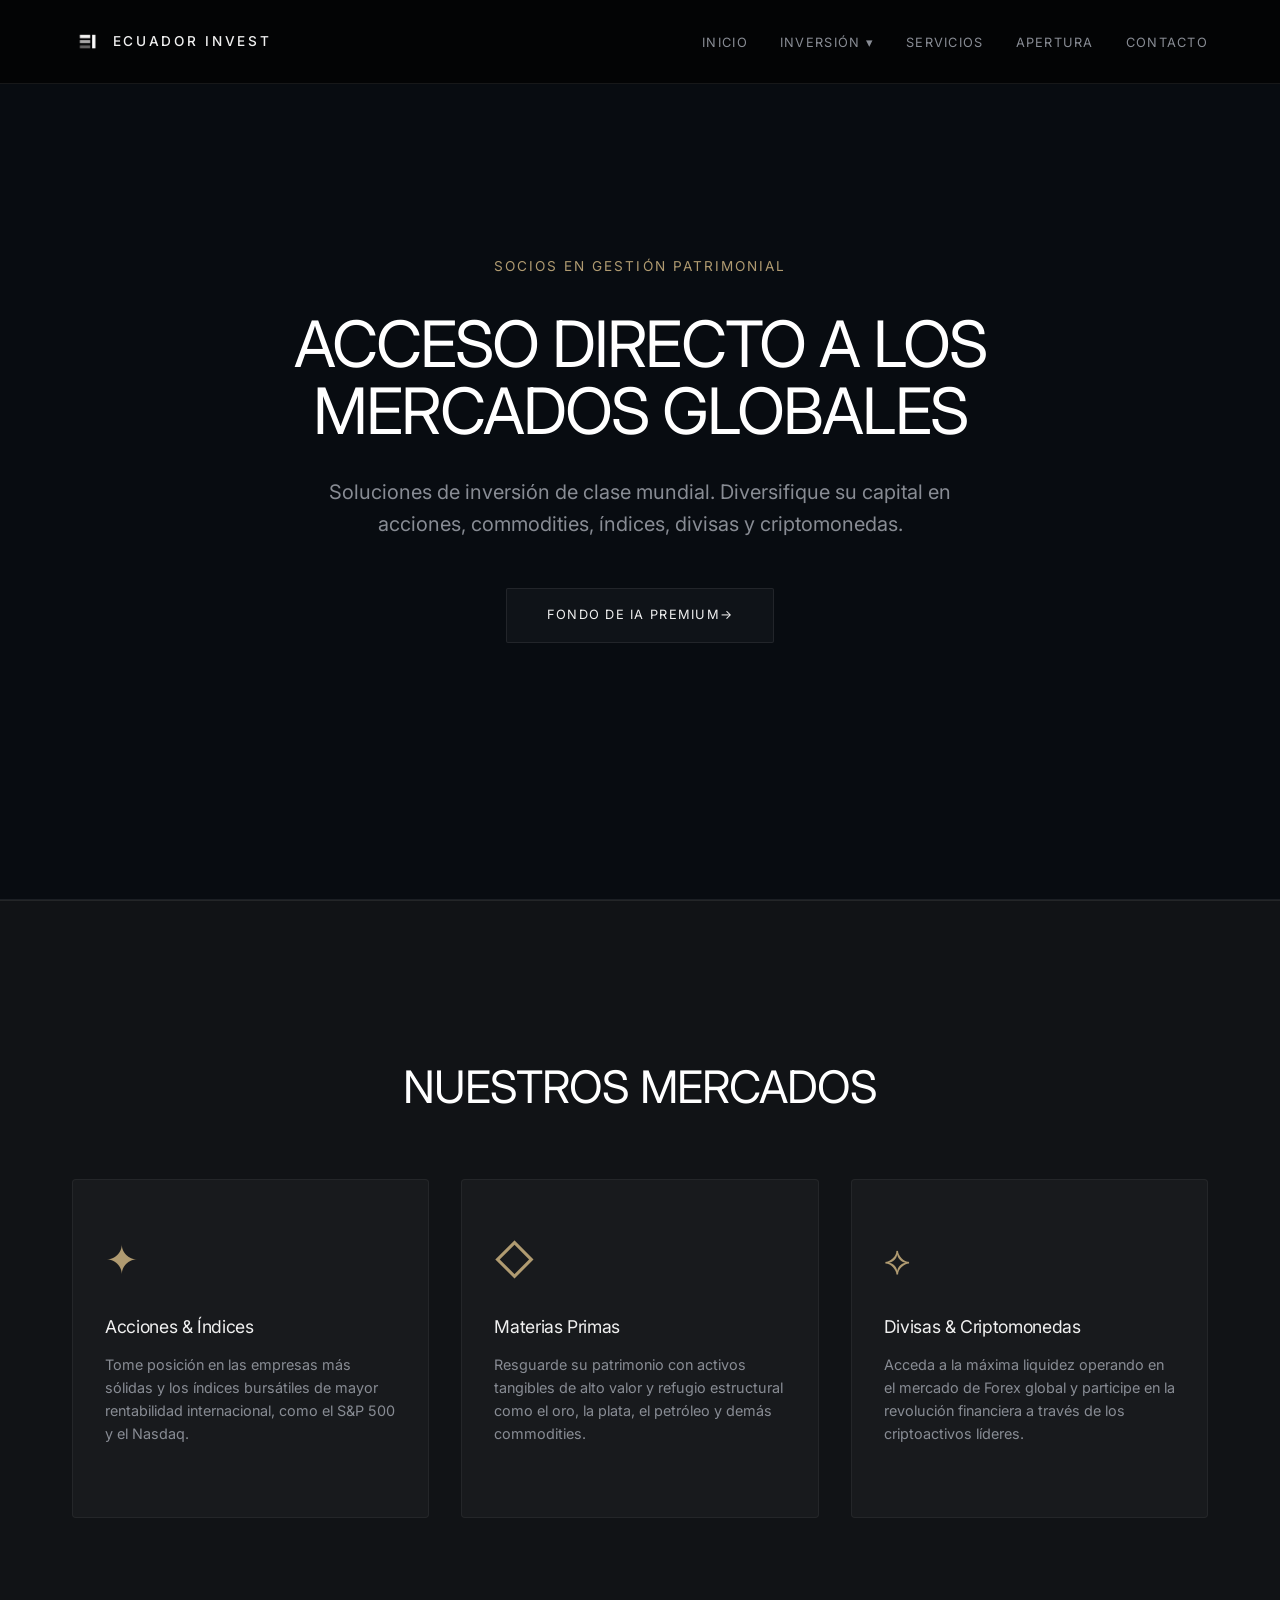
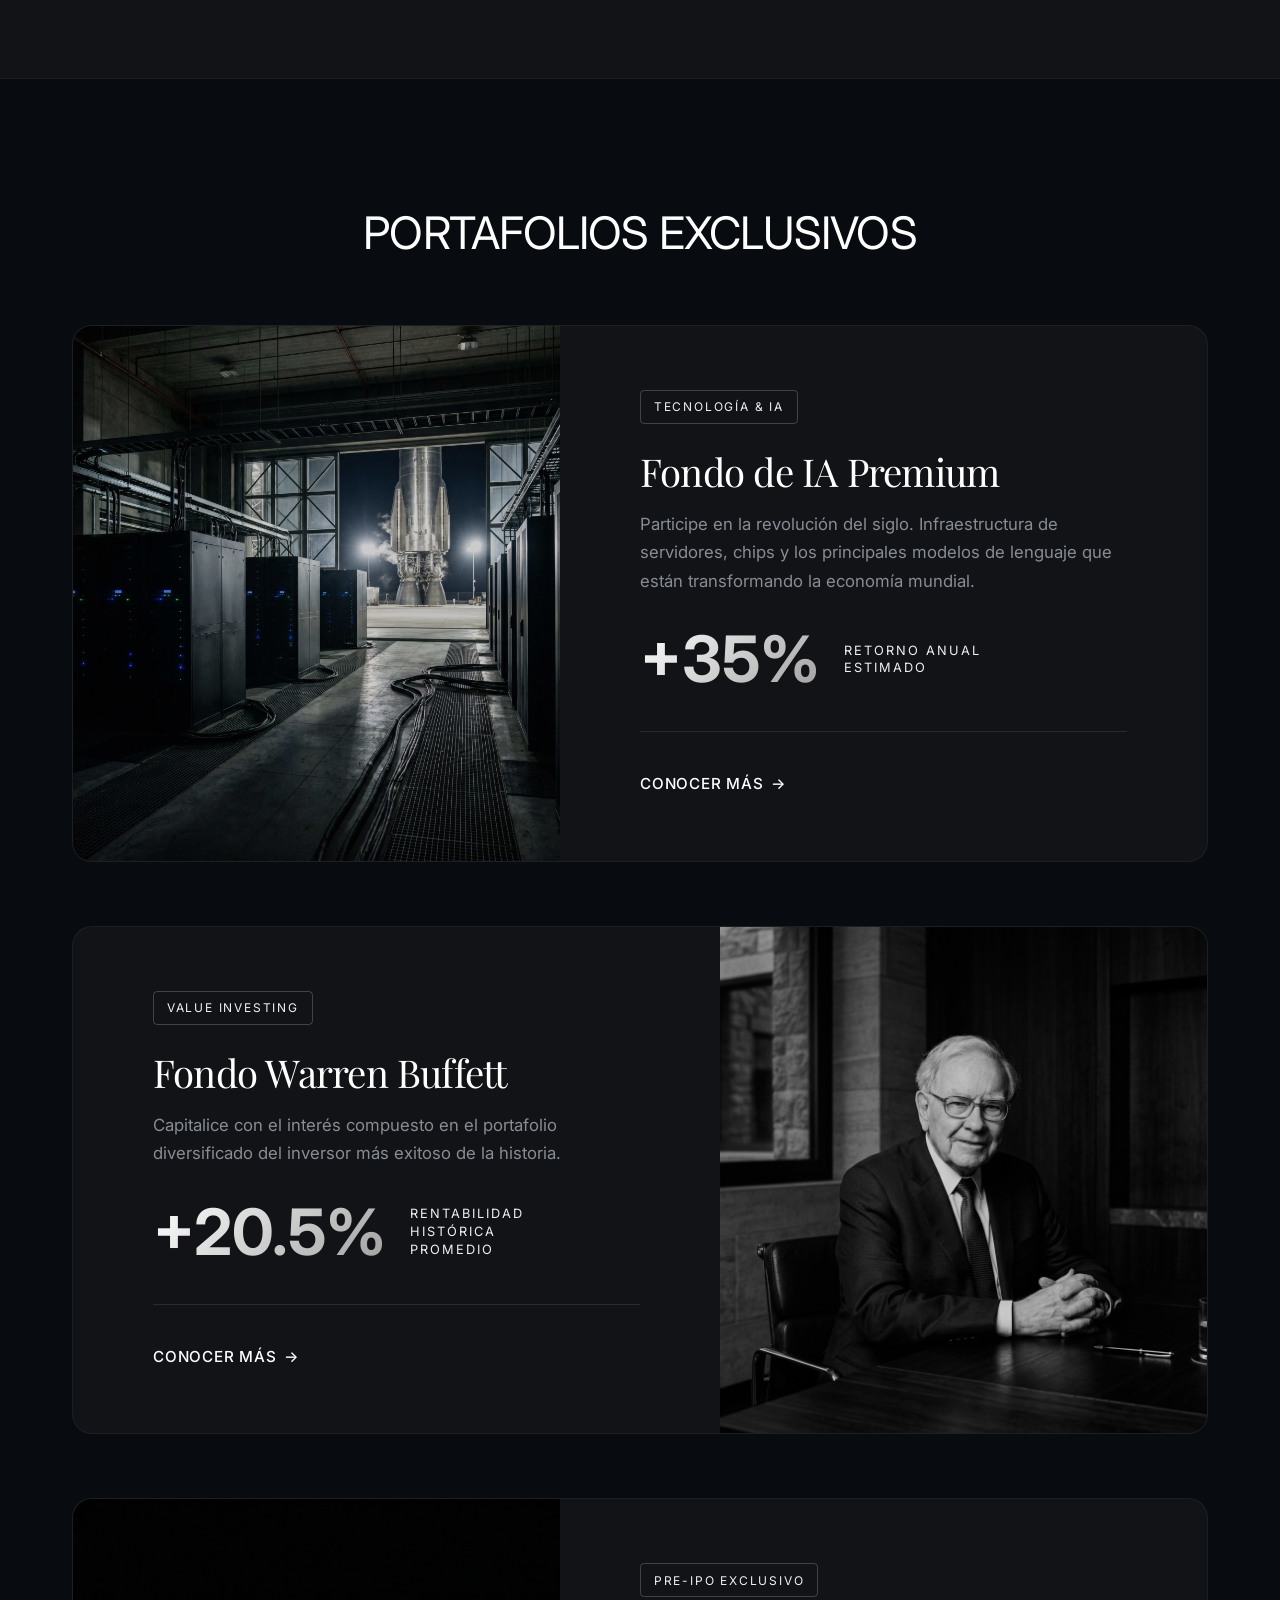
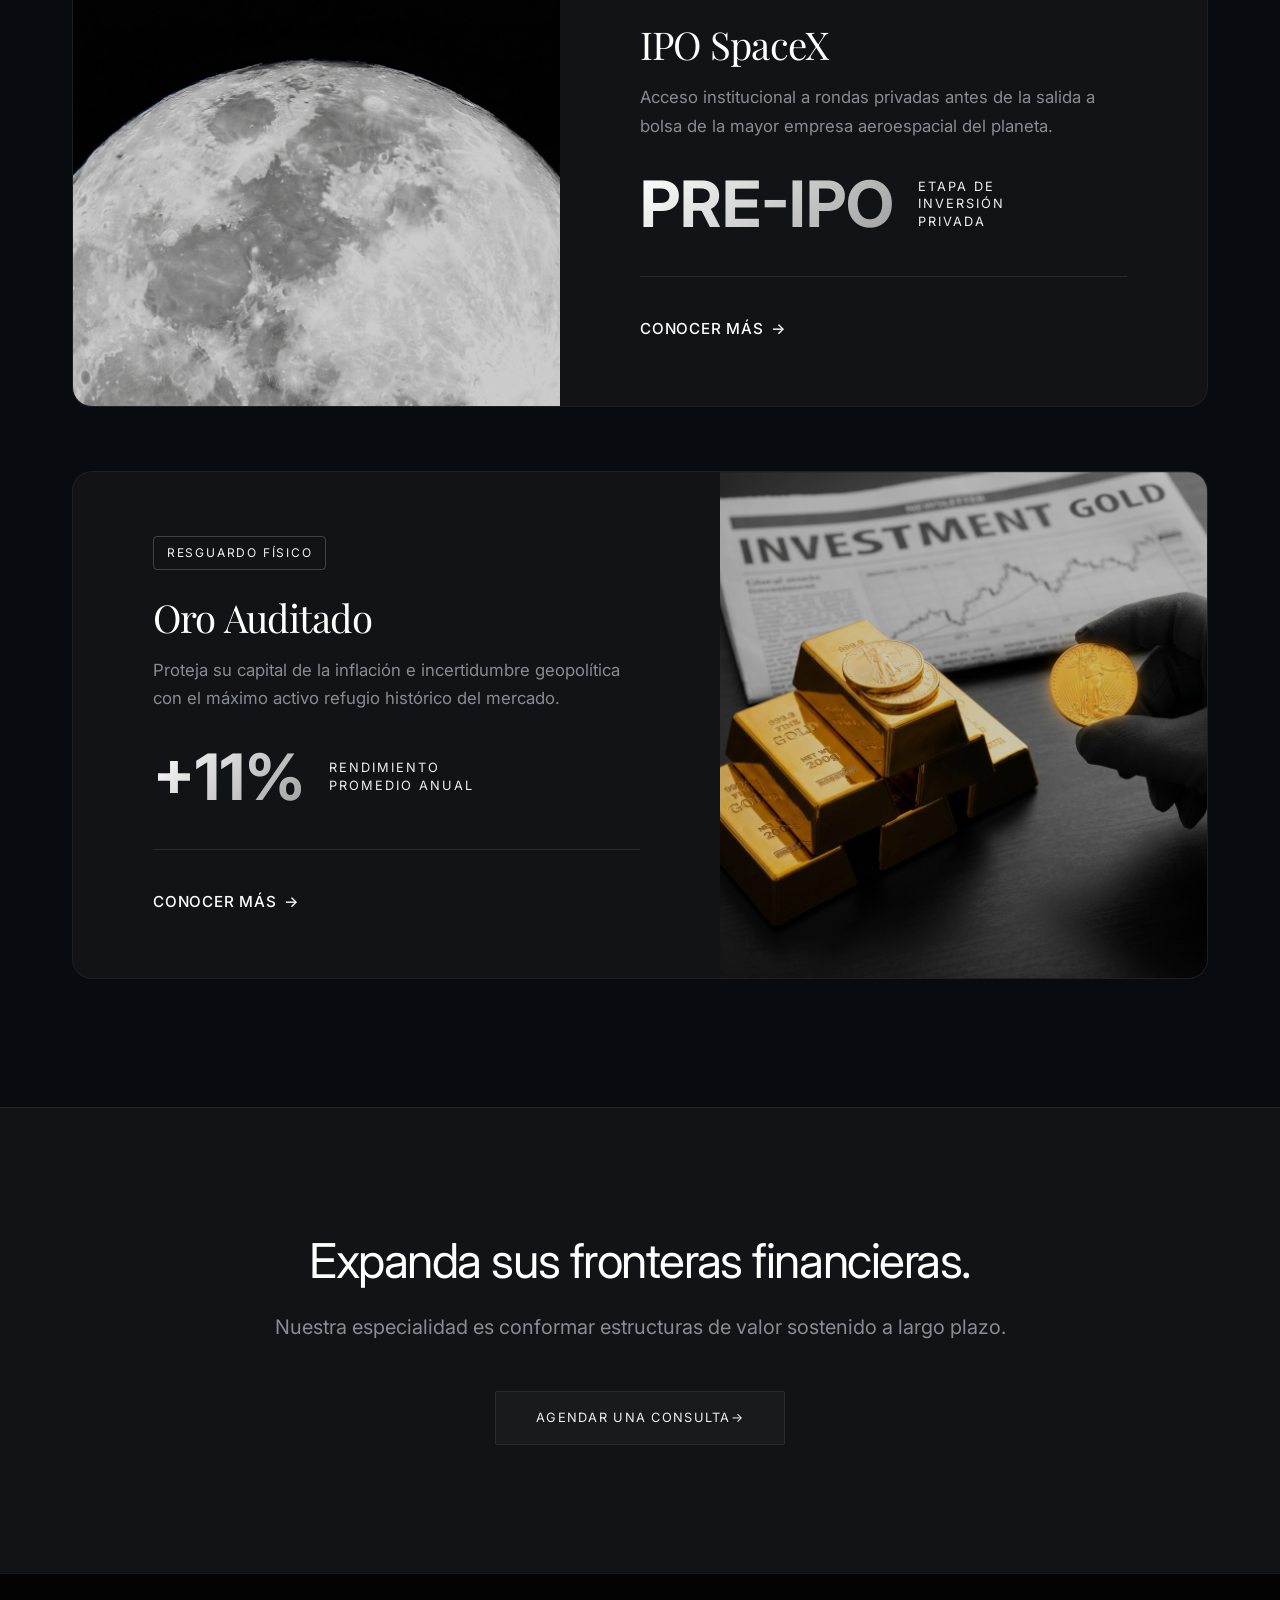
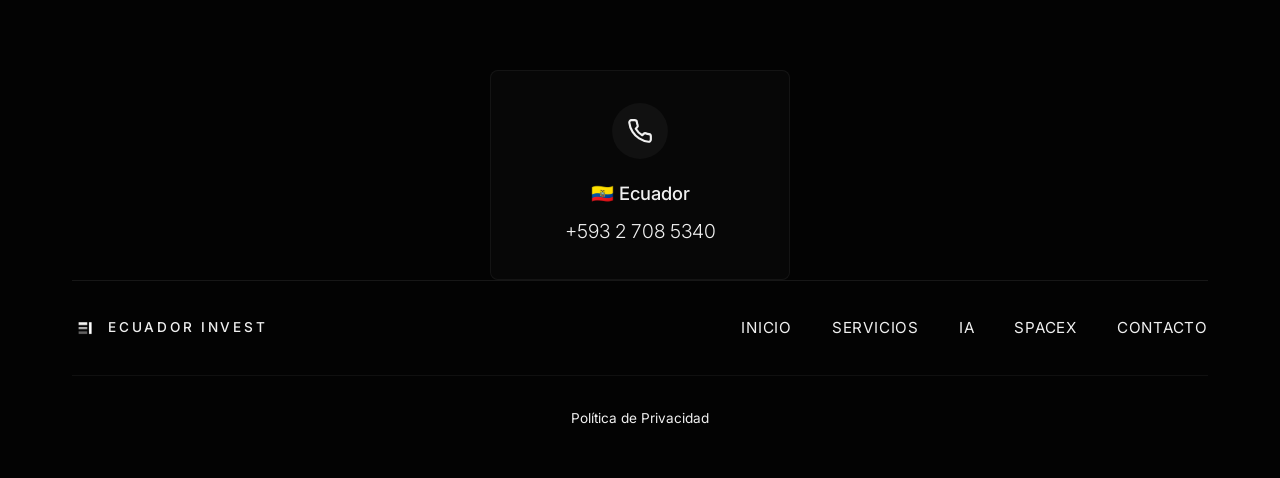
==== commit 57b0253b: "Add files via upload" ====
--- a/index.html
+++ b/index.html
@@ -94,11 +94,13 @@
     </nav>
 
     <!-- HERO -->
-    <section id="hero" class="hero section-dark bg-architecture"
-        style="background-image: none; background-color: var(--color-navy);">
-        <div class="hero-bg-overlay"></div>
-        <div class="container fade-in-up">
-            <div class="home-hero-content">
+    <section id="hero" class="hero section-dark"
+        style="background-color: var(--color-navy); position: relative; overflow: hidden; padding-bottom: 6rem;">
+        
+        <div class="hero-bg-overlay" style="z-index: 1;"></div>
+        
+        <div class="container fade-in-up" style="position: relative; z-index: 2;">
+            <div class="home-hero-content" style="text-align: center; max-width: 900px; margin: 0 auto;">
                 <p class="hero-supporting">SOCIOS EN GESTIÓN PATRIMONIAL</p>
                 <h1 class="hero-title" style="font-size: clamp(2.5rem, 5vw, 4.5rem); margin-bottom: 2rem;">ACCESO
                     DIRECTO A LOS MERCADOS GLOBALES</h1>
@@ -146,31 +148,227 @@
         </div>
     </section>
 
-    <!-- DESTACADA / VALOR IA -->
-    <section class="section-dark bg-circuit border-top"
-        style="padding-bottom: 8rem; min-height: auto; background-image: none; background-color: var(--color-navy);">
-        <div class="container split-section fade-in-up">
-            <div class="split-left">
-                <h2 class="section-title">Una arquitectura de inversión sin fronteras.</h2>
-                <div class="text-block">
-                    <p>En el panorama financiero moderno, depender de un único mercado presenta riesgos
-                        innecesarios. Proveemos a nuestros clientes la infraestructura operativa para acceder
-                        a liquidez global y componer una cartera dinámica y sofisticada.</p>
-                </div>
-                <div class="hero-buttons mt-large">
-                    <a href="ia.html" class="btn btn-secondary">Explorar portafolio de IA</a>
-                </div>
-            </div>
-            <div class="split-right" style="display: flex; align-items: center; justify-content: center;">
-                <div class="elegant-text-block">
-                    <p class="glow-text"
-                        style="font-family: var(--font-serif); font-size: 2rem; color: var(--color-light); line-height: 1.4; text-align: center;">
-                        "La verdadera preservación del capital nace de la precisión institucional y la diversificación
-                        inteligente."
-                    </p>
-                </div>
-            </div>
-        </div>
+    <!-- OPORTUNIDADES DE INVERSIÓN -->
+    <section id="oportunidades" class="section-dark border-top" style="padding: 8rem 0; background-color: var(--color-navy);">
+        <div class="container fade-in-up">
+            <h2 class="section-title text-center" style="margin-bottom: 4rem;">Portafolios Exclusivos</h2>
+            
+            <div class="portfolios-list" style="display: flex; flex-direction: column; gap: 4rem;">
+                
+                <!-- Fondo IA -->
+                <a href="fondoia.html" class="portfolio-row fade-in-up delay-1">
+                    <div class="portfolio-row-image" style="background-image: url('ecosistema-servers.jpg');"></div>
+                    <div class="portfolio-row-content">
+                        <span class="portfolio-tag">Tecnología & IA</span>
+                        <h3>Fondo de IA Premium</h3>
+                        <p>Participe en la revolución del siglo. Infraestructura de servidores, chips y los principales modelos de lenguaje que están transformando la economía mundial.</p>
+                        
+                        <div class="portfolio-stat">
+                            <div class="stat-number">+35%</div>
+                            <div class="stat-label">Retorno Anual Estimado</div>
+                        </div>
+                        
+                        <span class="portfolio-link">Conocer más <span class="arrow">→</span></span>
+                    </div>
+                </a>
+
+                <!-- Berkshire -->
+                <a href="fondo2026.html" class="portfolio-row row-reverse fade-in-up delay-2">
+                    <div class="portfolio-row-image" style="background-image: url('warren-buffett.png'); background-position: top center; background-color: #1a1a1a;"></div>
+                    <div class="portfolio-row-content">
+                        <span class="portfolio-tag">Value Investing</span>
+                        <h3>Fondo Warren Buffett</h3>
+                        <p>Capitalice con el interés compuesto en el portafolio diversificado del inversor más exitoso de la historia.</p>
+                        
+                        <div class="portfolio-stat">
+                            <div class="stat-number">+20.5%</div>
+                            <div class="stat-label">Rentabilidad Histórica Promedio</div>
+                        </div>
+                        
+                        <span class="portfolio-link">Conocer más <span class="arrow">→</span></span>
+                    </div>
+                </a>
+
+                <!-- SpaceX -->
+                <a href="spacex.html" class="portfolio-row fade-in-up delay-3">
+                    <div class="portfolio-row-image" style="background-image: url('luna-hd.jpg');"></div>
+                    <div class="portfolio-row-content">
+                        <span class="portfolio-tag">Pre-IPO Exclusivo</span>
+                        <h3>IPO SpaceX</h3>
+                        <p>Acceso institucional a rondas privadas antes de la salida a bolsa de la mayor empresa aeroespacial del planeta.</p>
+                        
+                        <div class="portfolio-stat">
+                            <div class="stat-number">PRE-IPO</div>
+                            <div class="stat-label">Etapa de Inversión Privada</div>
+                        </div>
+                        
+                        <span class="portfolio-link">Conocer más <span class="arrow">→</span></span>
+                    </div>
+                </a>
+
+                <!-- Oro -->
+                <a href="oro.html" class="portfolio-row row-reverse fade-in-up delay-4">
+                    <div class="portfolio-row-image" style="background-image: url('oro-portafolio.jpg');"></div>
+                    <div class="portfolio-row-content">
+                        <span class="portfolio-tag">Resguardo Físico</span>
+                        <h3>Oro Auditado</h3>
+                        <p>Proteja su capital de la inflación e incertidumbre geopolítica con el máximo activo refugio histórico del mercado.</p>
+                        
+                        <div class="portfolio-stat">
+                            <div class="stat-number">+11%</div>
+                            <div class="stat-label">Rendimiento Promedio Anual</div>
+                        </div>
+                        
+                        <span class="portfolio-link">Conocer más <span class="arrow">→</span></span>
+                    </div>
+                </a>
+
+            </div>
+        </div>
+        
+        <style>
+            .portfolio-row {
+                display: flex;
+                flex-direction: column;
+                border-radius: 20px;
+                overflow: hidden;
+                text-decoration: none;
+                background: var(--color-charcoal);
+                border: 1px solid rgba(255, 255, 255, 0.05);
+                transition: transform 0.5s ease, box-shadow 0.5s ease, border-color 0.5s ease;
+            }
+            @media (min-width: 900px) {
+                .portfolio-row {
+                    flex-direction: row;
+                    min-height: 450px;
+                }
+                .portfolio-row.row-reverse {
+                    flex-direction: row-reverse;
+                }
+            }
+
+            .portfolio-row:hover {
+                transform: translateY(-8px);
+                border-color: rgba(255, 255, 255, 0.15);
+                box-shadow: 0 25px 50px rgba(0,0,0,0.5);
+            }
+
+            .portfolio-row-image {
+                flex: 1;
+                background-size: cover;
+                background-position: center;
+                min-height: 300px;
+                position: relative;
+                overflow: hidden;
+            }
+            .portfolio-row-image::after {
+                content: '';
+                position: absolute;
+                top: 0; left: 0; right: 0; bottom: 0;
+                background: rgba(0,0,0,0.2);
+                transition: background 0.5s ease;
+                z-index: 2;
+            }
+            .portfolio-row:hover .portfolio-row-image::after {
+                background: rgba(0,0,0,0);
+            }
+
+            .portfolio-row-content {
+                flex: 1;
+                padding: 3rem;
+                display: flex;
+                flex-direction: column;
+                justify-content: center;
+            }
+            @media (min-width: 900px) {
+                .portfolio-row-content {
+                    padding: 4rem 5rem;
+                }
+            }
+
+            .portfolio-tag {
+                font-size: 0.75rem;
+                letter-spacing: 0.15em;
+                text-transform: uppercase;
+                color: var(--color-gray);
+                border: 1px solid rgba(255,255,255,0.2);
+                padding: 0.4rem 0.8rem;
+                border-radius: 4px;
+                display: inline-block;
+                margin-bottom: 1.5rem;
+                align-self: flex-start;
+            }
+
+            .portfolio-row h3 {
+                color: #fff;
+                font-family: 'Playfair Display', serif;
+                font-size: clamp(2rem, 3vw, 2.8rem);
+                margin-bottom: 1rem;
+            }
+
+            .portfolio-row p {
+                color: var(--color-muted);
+                font-size: 1.05rem;
+                line-height: 1.7;
+                margin-bottom: 2rem;
+            }
+
+            .portfolio-stat {
+                display: flex;
+                align-items: center;
+                gap: 1.5rem;
+                margin-bottom: 2.5rem;
+                padding-bottom: 2.5rem;
+                border-bottom: 1px solid rgba(255,255,255,0.1);
+            }
+            .portfolio-stat .stat-number {
+                font-size: clamp(3rem, 5vw, 4rem);
+                font-weight: 700;
+                background: linear-gradient(135deg, #fff 0%, #a0a0a0 100%);
+                -webkit-background-clip: text;
+                -webkit-text-fill-color: transparent;
+                line-height: 1;
+            }
+            .portfolio-stat .stat-label {
+                color: var(--color-gray);
+                text-transform: uppercase;
+                letter-spacing: 2px;
+                font-size: 0.8rem;
+                max-width: 150px;
+                line-height: 1.4;
+            }
+
+            .portfolio-link {
+                color: #fff;
+                font-size: 0.95rem;
+                font-weight: 500;
+                display: flex;
+                align-items: center;
+                gap: 0.5rem;
+                text-transform: uppercase;
+                letter-spacing: 0.05em;
+                margin-top: auto;
+            }
+            .portfolio-link .arrow {
+                transition: transform 0.3s ease;
+            }
+            .portfolio-row:hover .portfolio-link .arrow {
+                transform: translateX(8px);
+            }
+
+            .bg-gold-static::before {
+                content: '';
+                position: absolute;
+                top: 0; left: 0; right: 0; bottom: 0;
+                background: radial-gradient(circle at center, rgba(212,175,55,0.2) 0%, transparent 70%);
+                animation: goldPulse 4s infinite alternate;
+                z-index: 1;
+            }
+            @keyframes goldPulse {
+                0% { opacity: 0.3; }
+                100% { opacity: 0.8; }
+            }
+        </style>
     </section>
 
     <!-- CTA -->
@@ -180,7 +378,7 @@
                 financieras.</h2>
             <p class="closing-text">Nuestra especialidad es conformar estructuras de valor sostenido a largo plazo.</p>
             <div class="cta-wrapper mt-large">
-                <a href="ia.html#contacto" class="btn btn-primary" style="margin: 0 auto;">Agendar una consulta <span
+                <a href="contacto.html" class="btn btn-primary" style="margin: 0 auto;">Agendar una consulta <span
                         class="arrow">→</span></a>
             </div>
         </div>
@@ -214,6 +412,9 @@
                     <a href="#contacto">Contacto</a>
                 </div>
             </div>
+            <div class="footer-legal" style="text-align: center; margin-top: 2rem; padding-top: 2rem; border-top: 1px solid rgba(255, 255, 255, 0.05); font-size: 0.85rem;">
+                <a href="politica-de-privacidad.html" style="color: var(--color-gray); text-decoration: none; transition: color 0.3s;" onmouseover="this.style.color='#fff'" onmouseout="this.style.color='var(--color-gray)'">Política de Privacidad</a>
+            </div>
         </div>
     </footer>
 
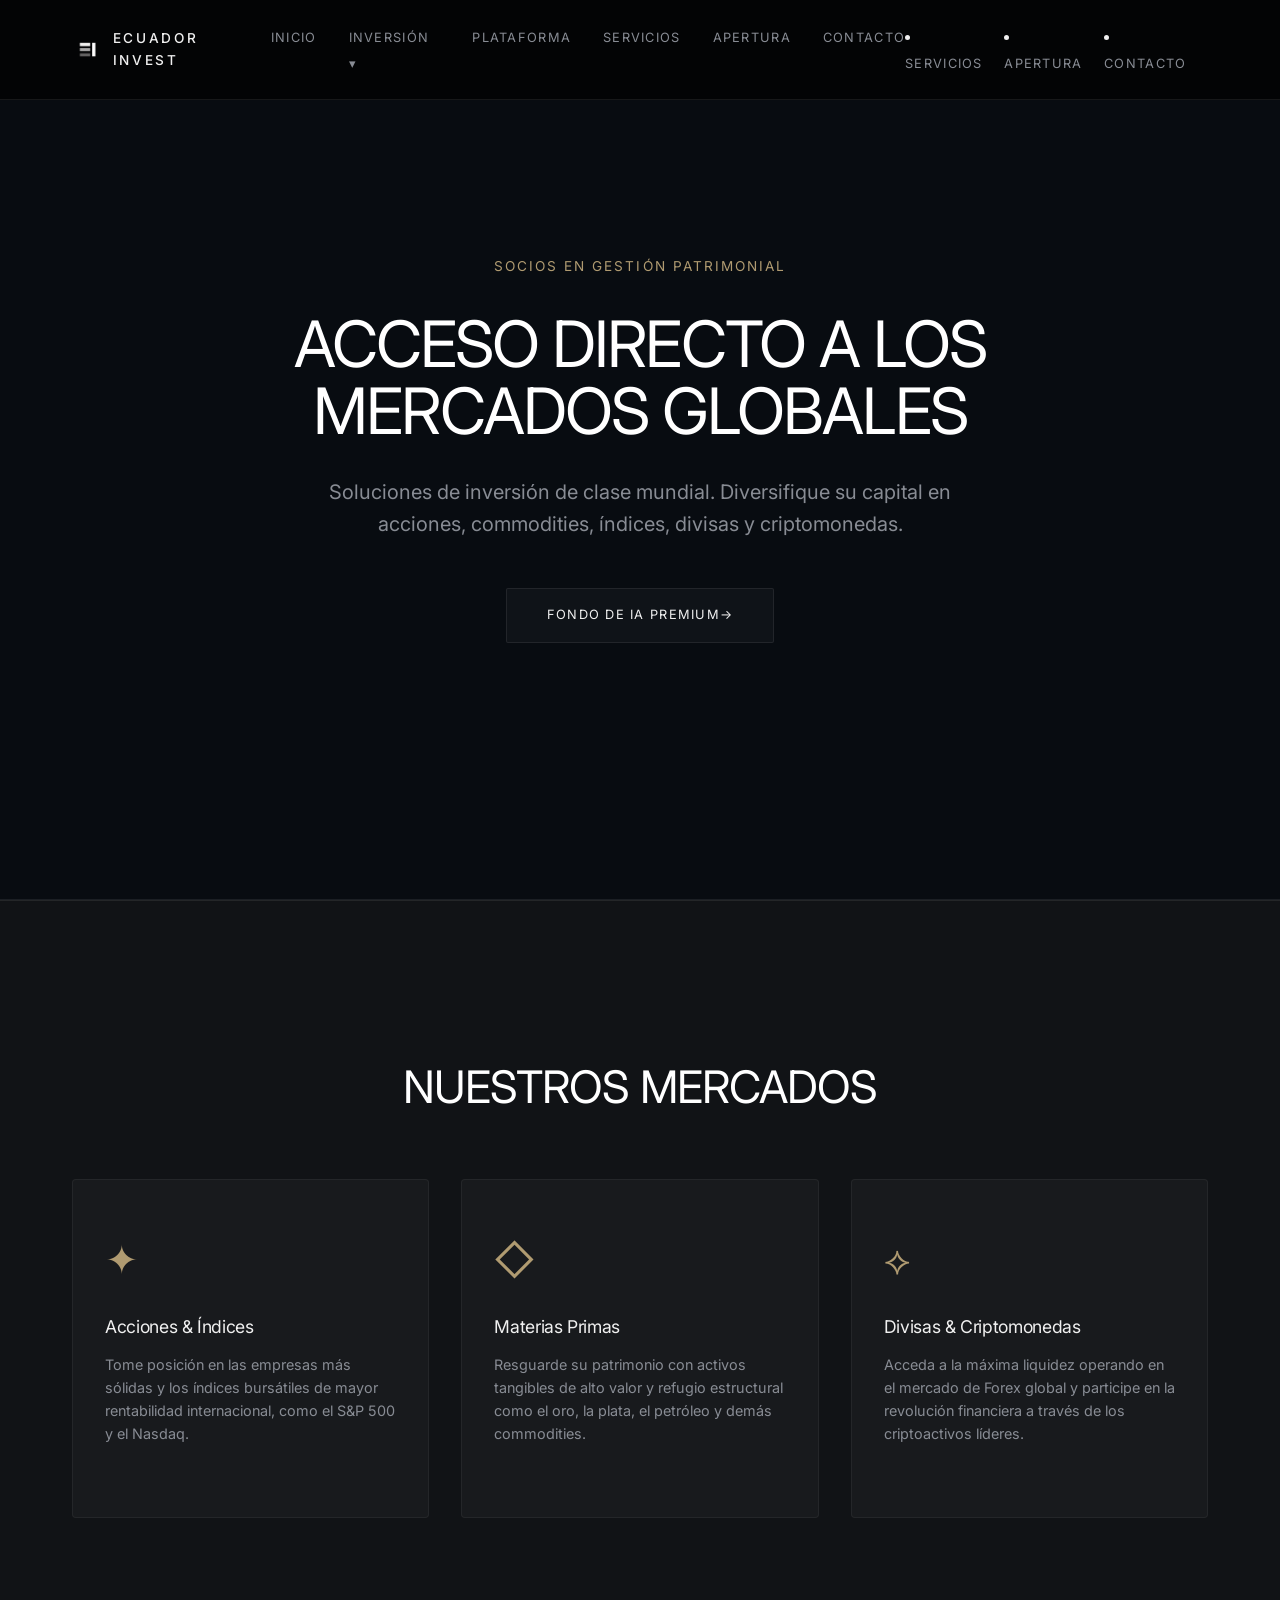
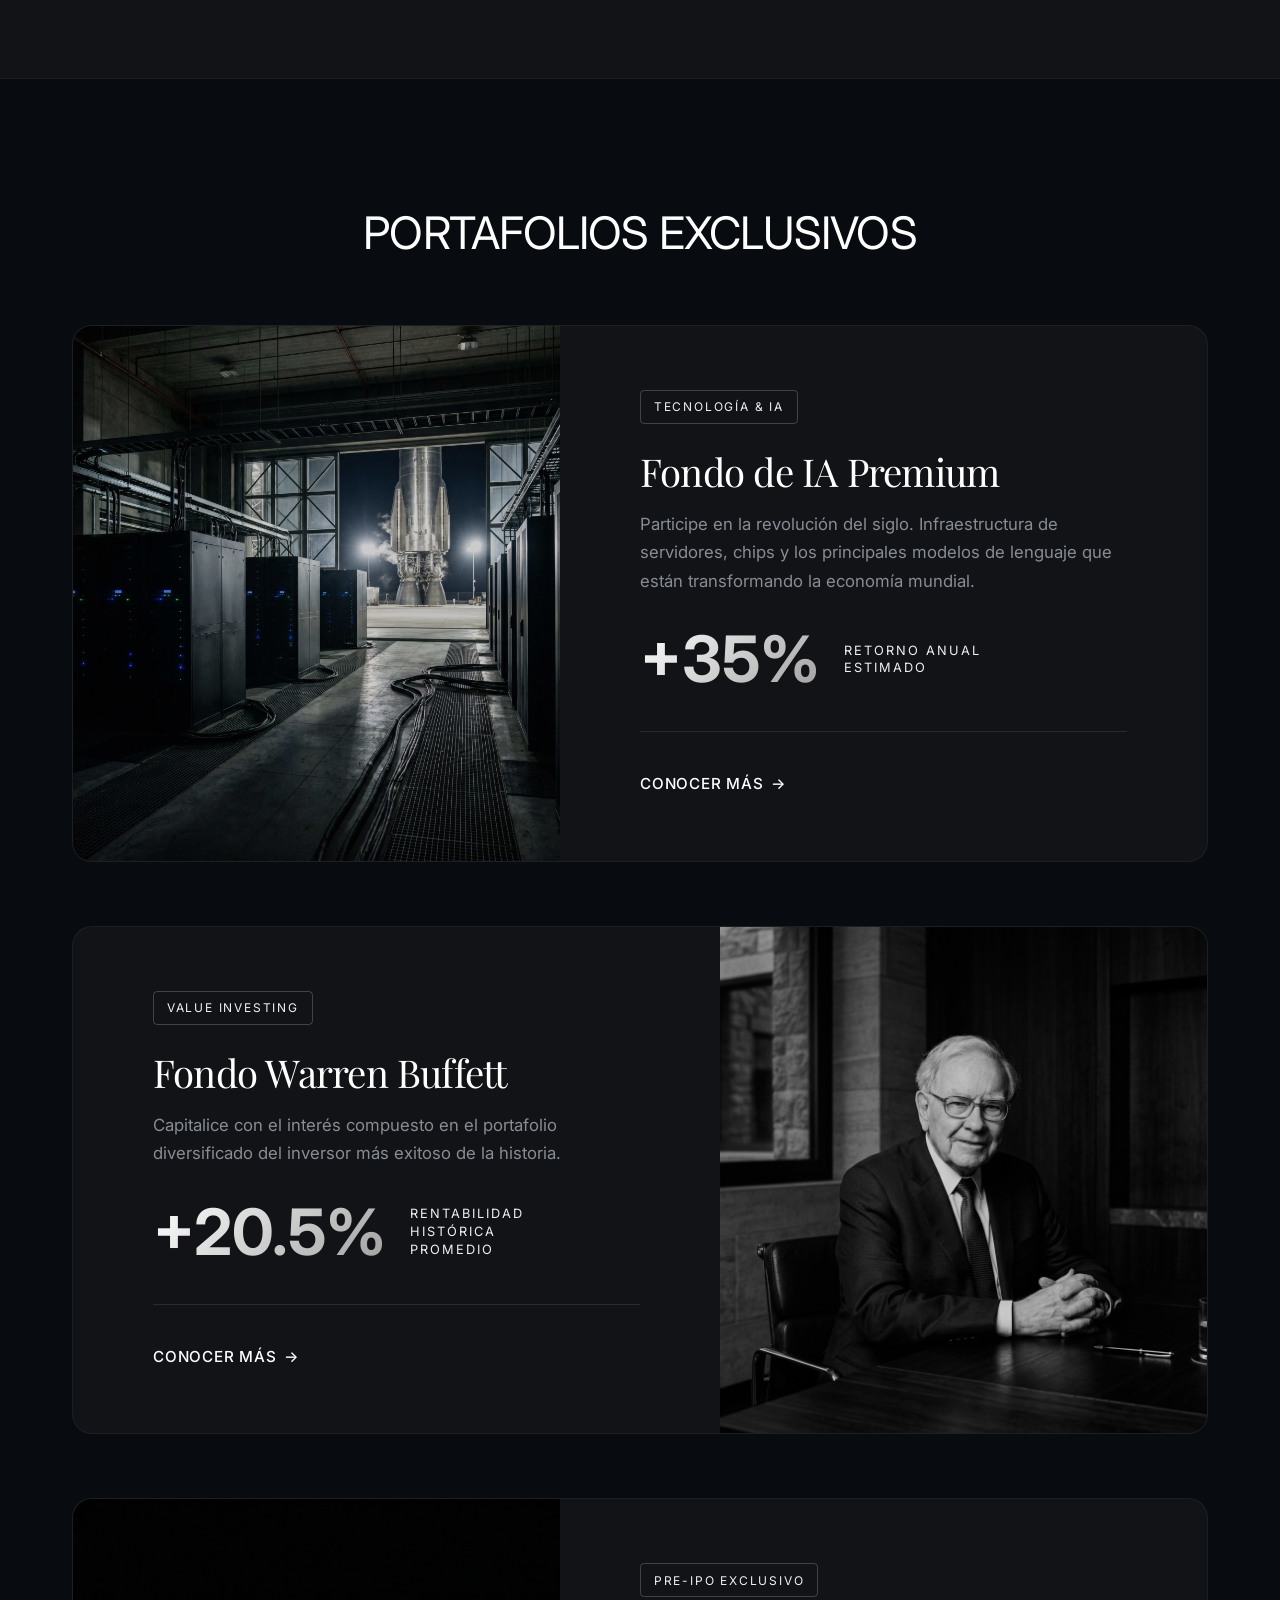
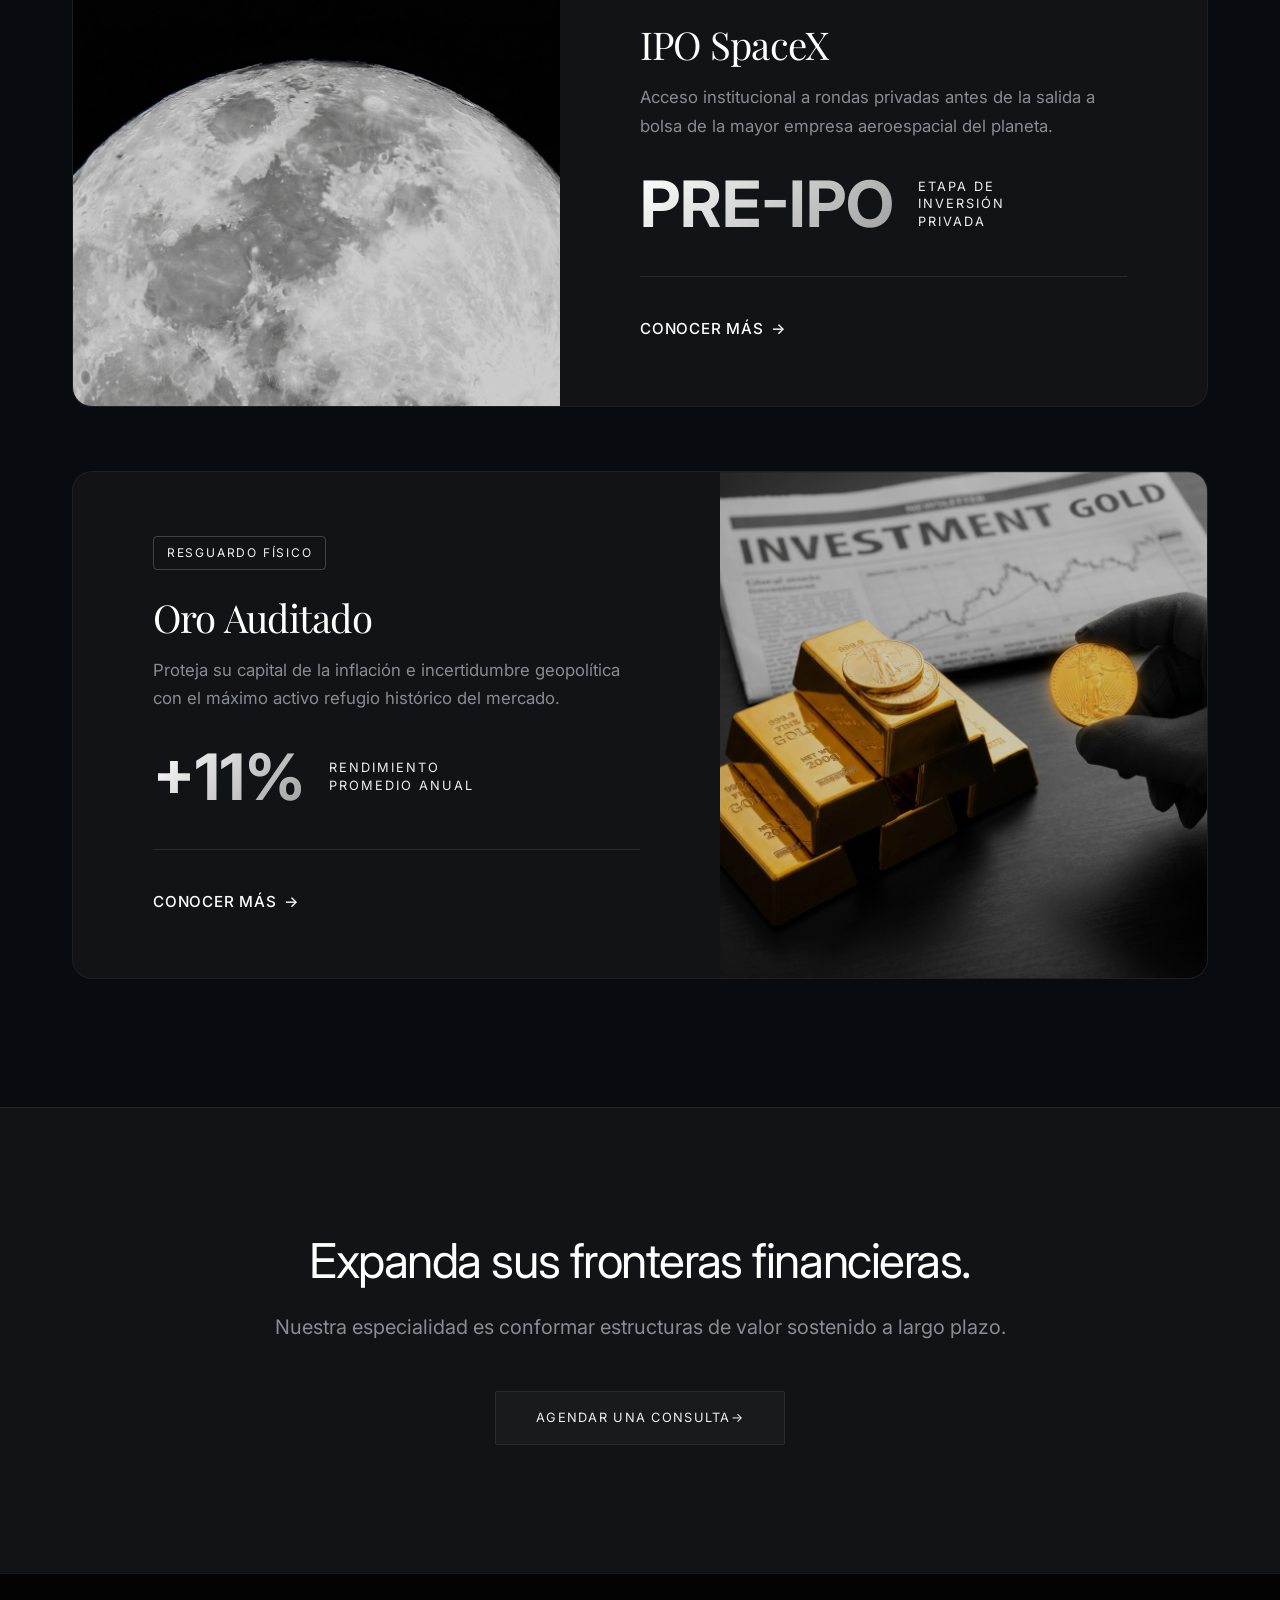
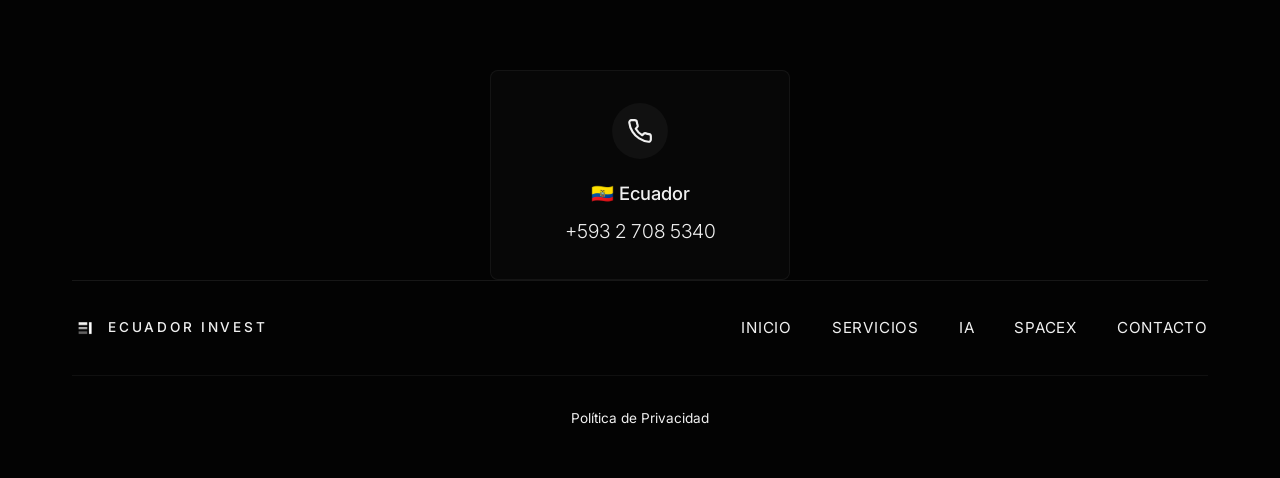
==== commit 5672a028: "Add files via upload" ====
--- a/index.html
+++ b/index.html
@@ -75,7 +75,7 @@
                 <span class="bar"></span>
                 <span class="bar"></span>
             </div>
-                        <ul class="nav-menu">
+                                    <ul class="nav-menu">
                 <li class="nav-item"><a href="index.html" class="nav-link">INICIO</a></li>
                 <li class="nav-item dropdown">
                     <a href="#" class="nav-link dropdown-toggle">INVERSIÓN ▾</a>
@@ -85,6 +85,12 @@
                         <li><a href="spacex.html" class="dropdown-item">IPO SPACEX</a></li>
                         <li><a href="oro.html" class="dropdown-item">ORO</a></li>
                     </ul>
+                </li>
+                <li class="nav-item"><a href="plataforma.html" class="nav-link">PLATAFORMA</a></li>
+                <li class="nav-item"><a href="index.html#servicios" class="nav-link">SERVICIOS</a></li>
+                <li class="nav-item"><a href="apertura.html" class="nav-link">APERTURA</a></li>
+                <li class="nav-item"><a href="contacto.html" class="nav-link">CONTACTO</a></li>
+            </ul>
                 </li>
                 <li class="nav-item"><a href="#servicios" class="nav-link">SERVICIOS</a></li>
                 <li class="nav-item"><a href="apertura.html" class="nav-link">APERTURA</a></li>
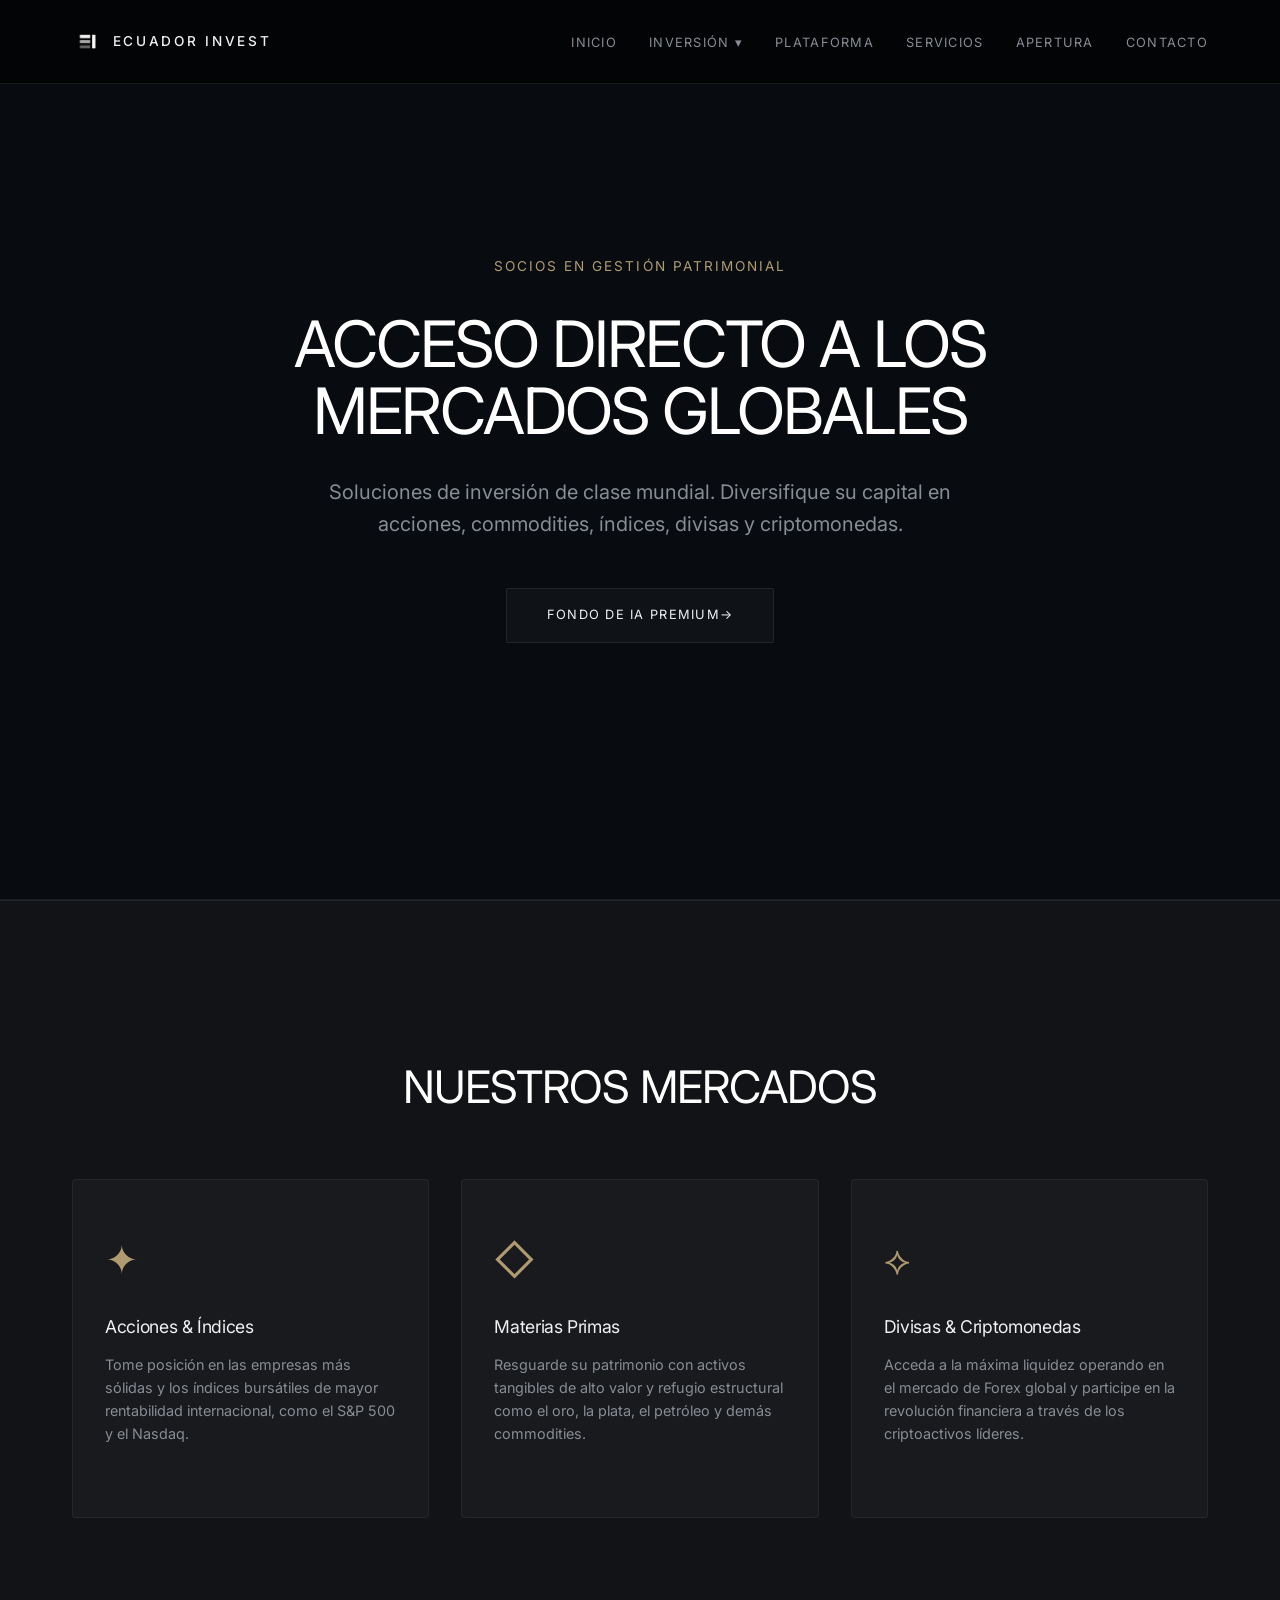
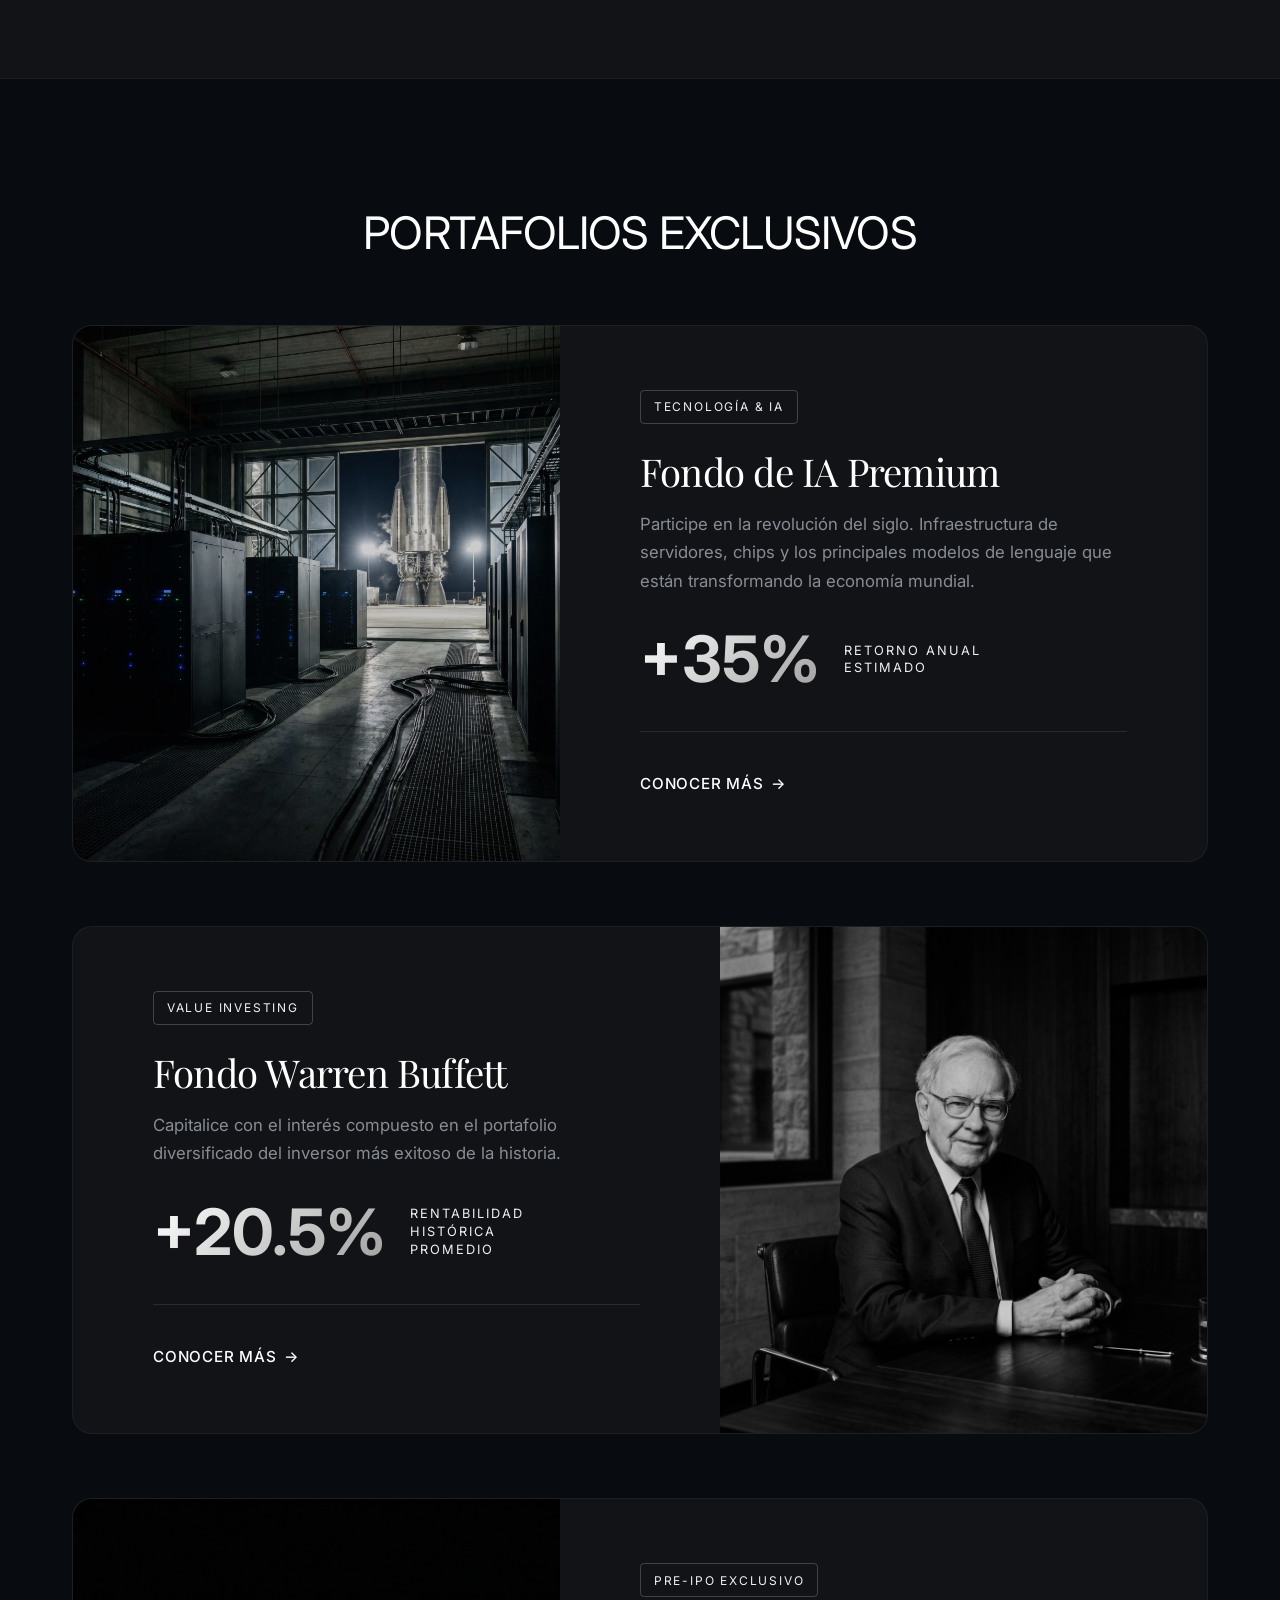
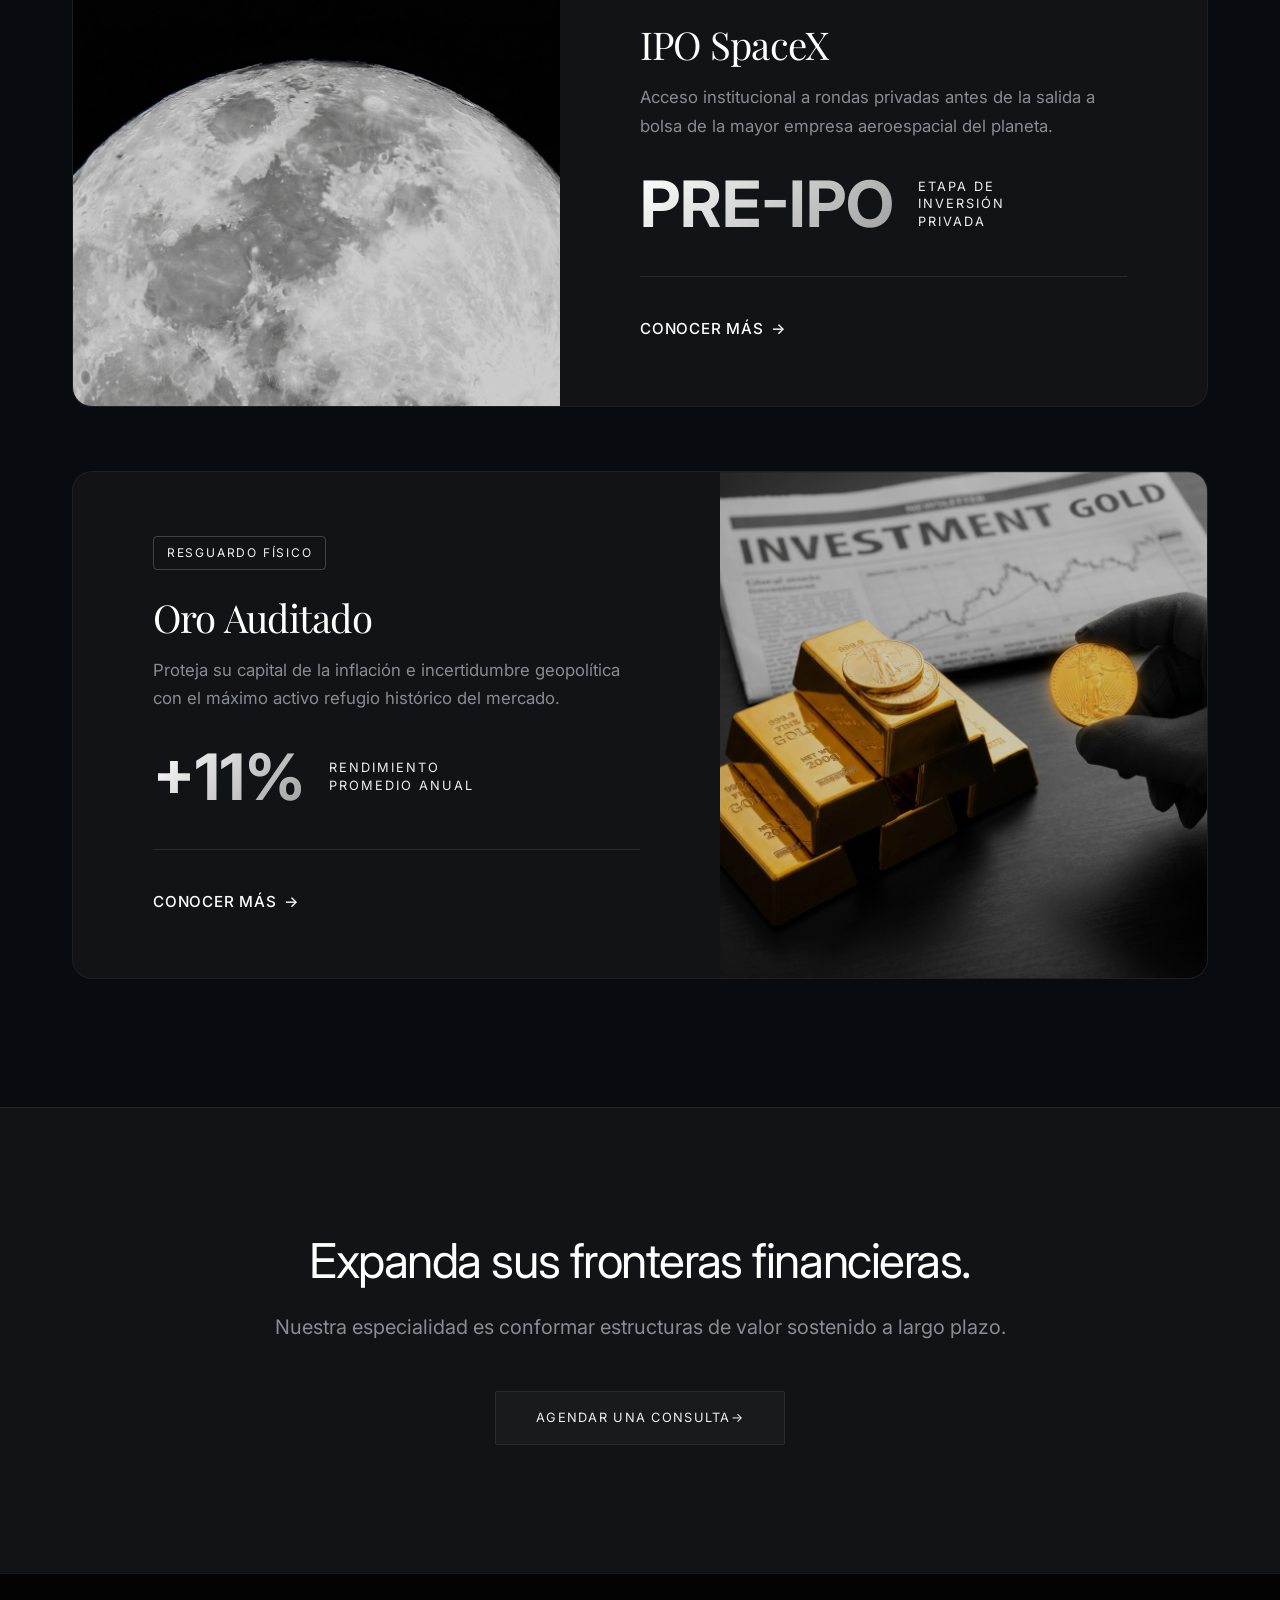
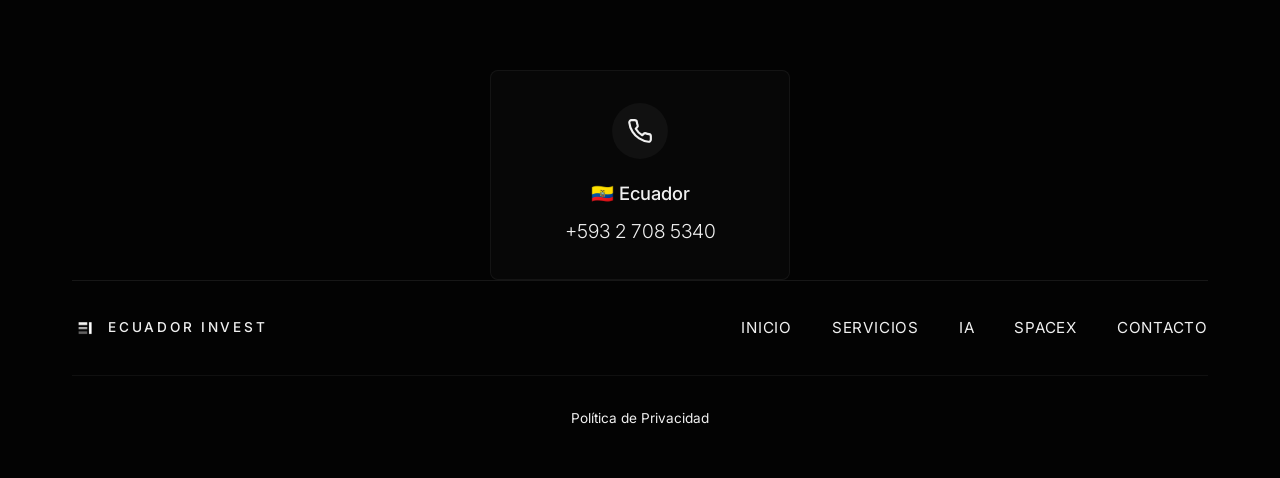
==== commit 7af8aceb: "Add files via upload" ====
--- a/index.html
+++ b/index.html
@@ -88,11 +88,6 @@
                 </li>
                 <li class="nav-item"><a href="plataforma.html" class="nav-link">PLATAFORMA</a></li>
                 <li class="nav-item"><a href="index.html#servicios" class="nav-link">SERVICIOS</a></li>
-                <li class="nav-item"><a href="apertura.html" class="nav-link">APERTURA</a></li>
-                <li class="nav-item"><a href="contacto.html" class="nav-link">CONTACTO</a></li>
-            </ul>
-                </li>
-                <li class="nav-item"><a href="#servicios" class="nav-link">SERVICIOS</a></li>
                 <li class="nav-item"><a href="apertura.html" class="nav-link">APERTURA</a></li>
                 <li class="nav-item"><a href="contacto.html" class="nav-link">CONTACTO</a></li>
             </ul>
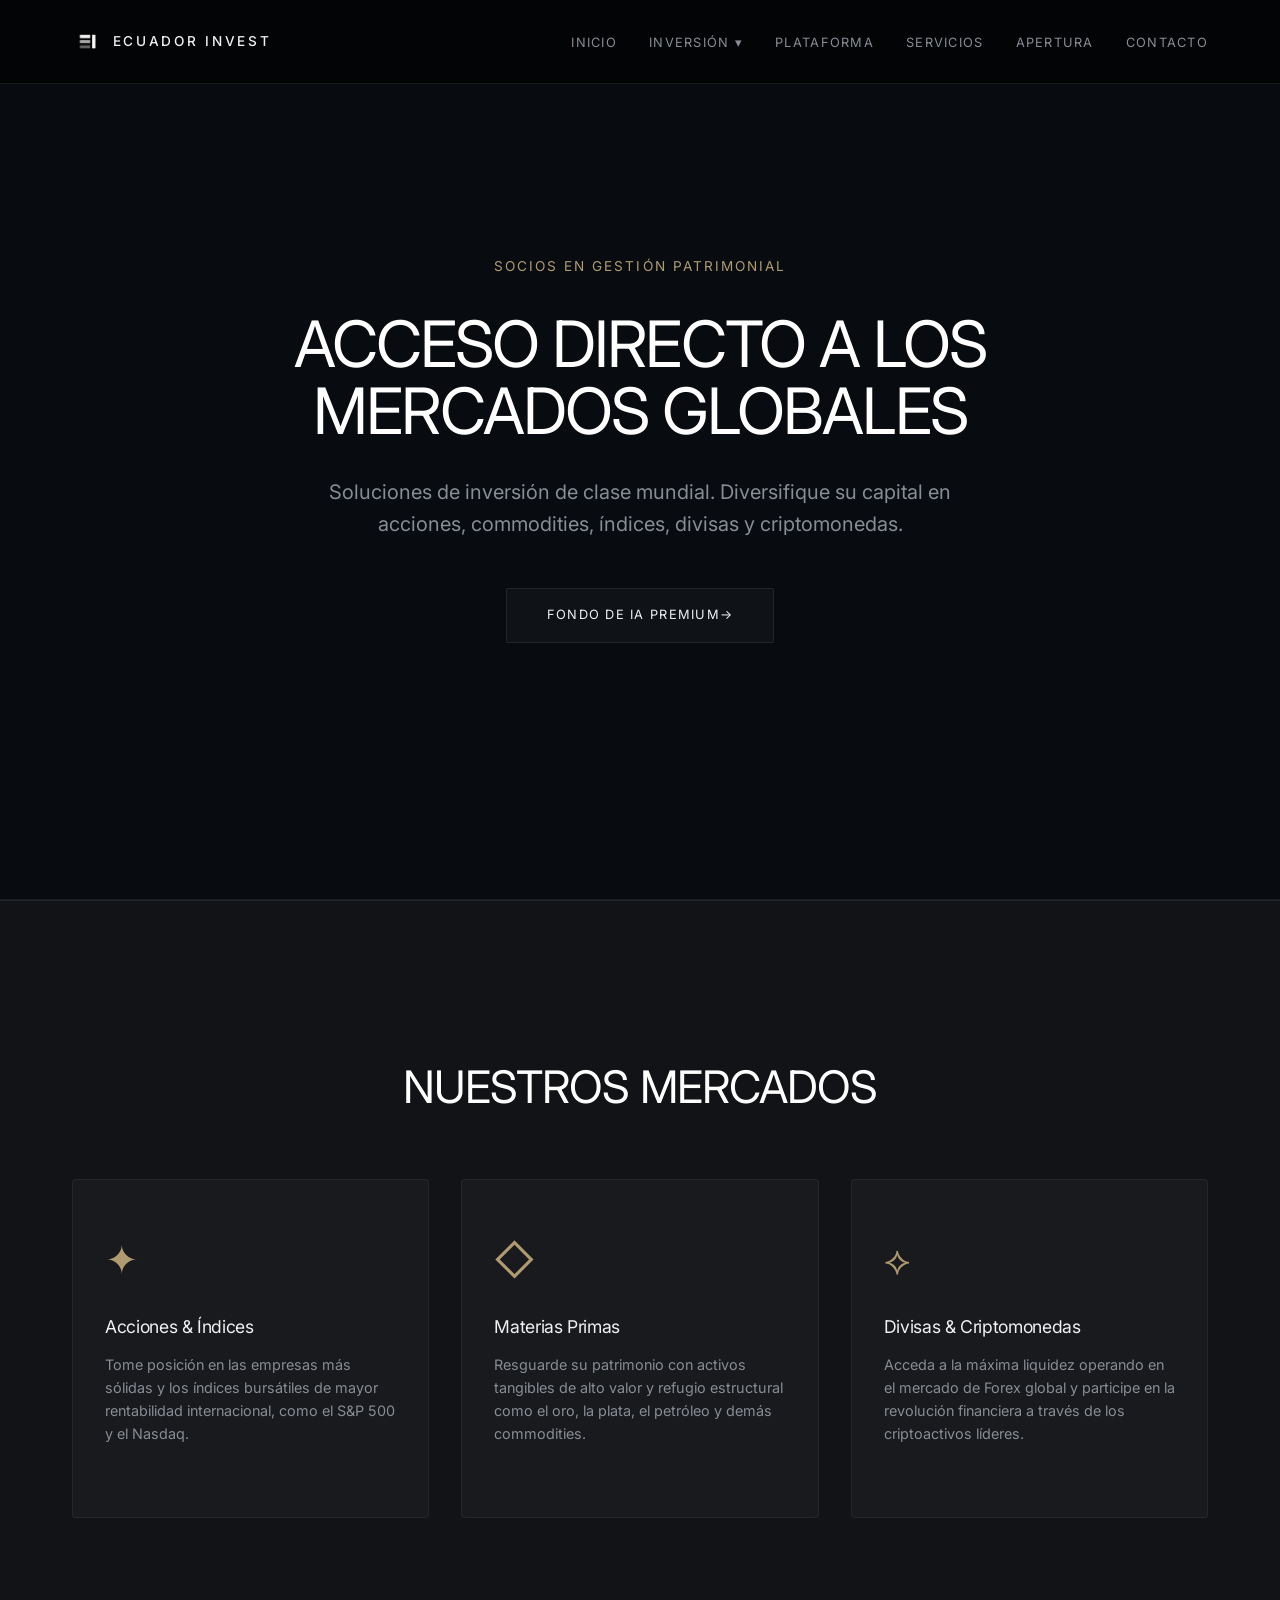
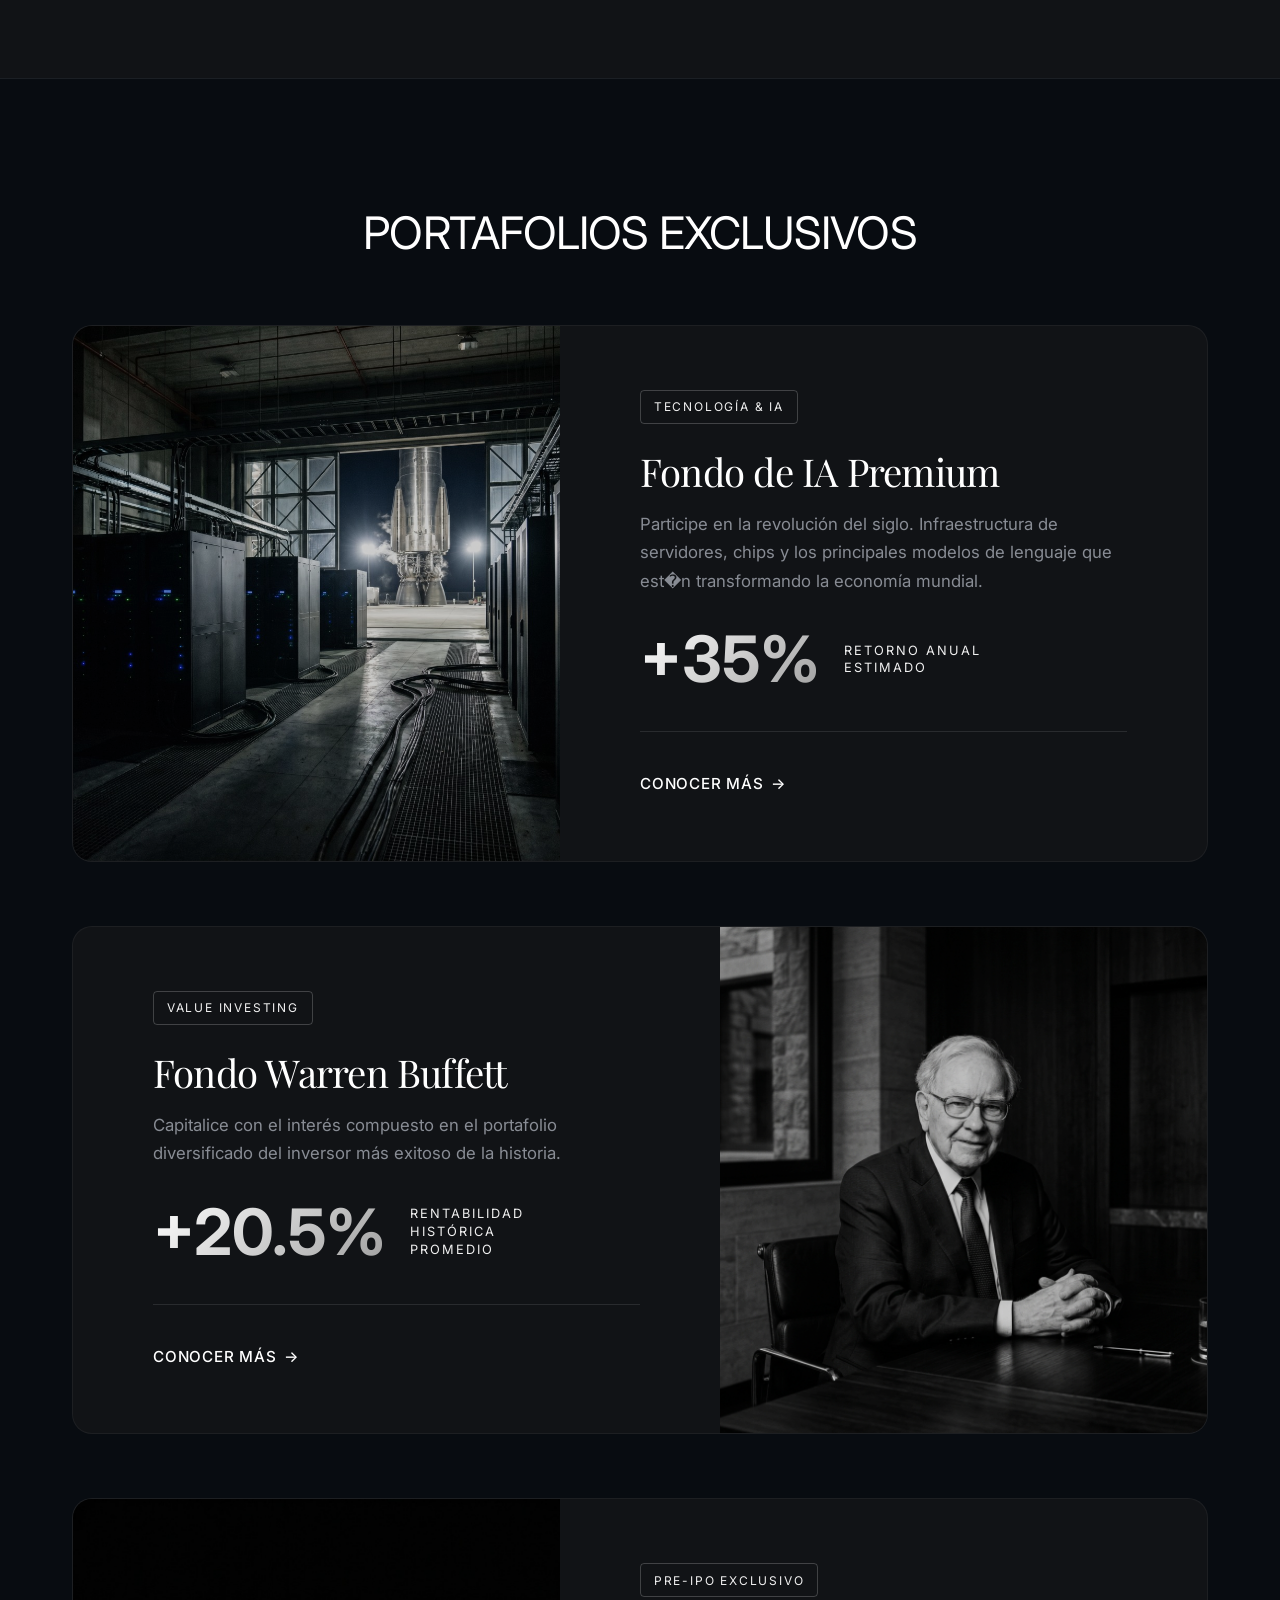
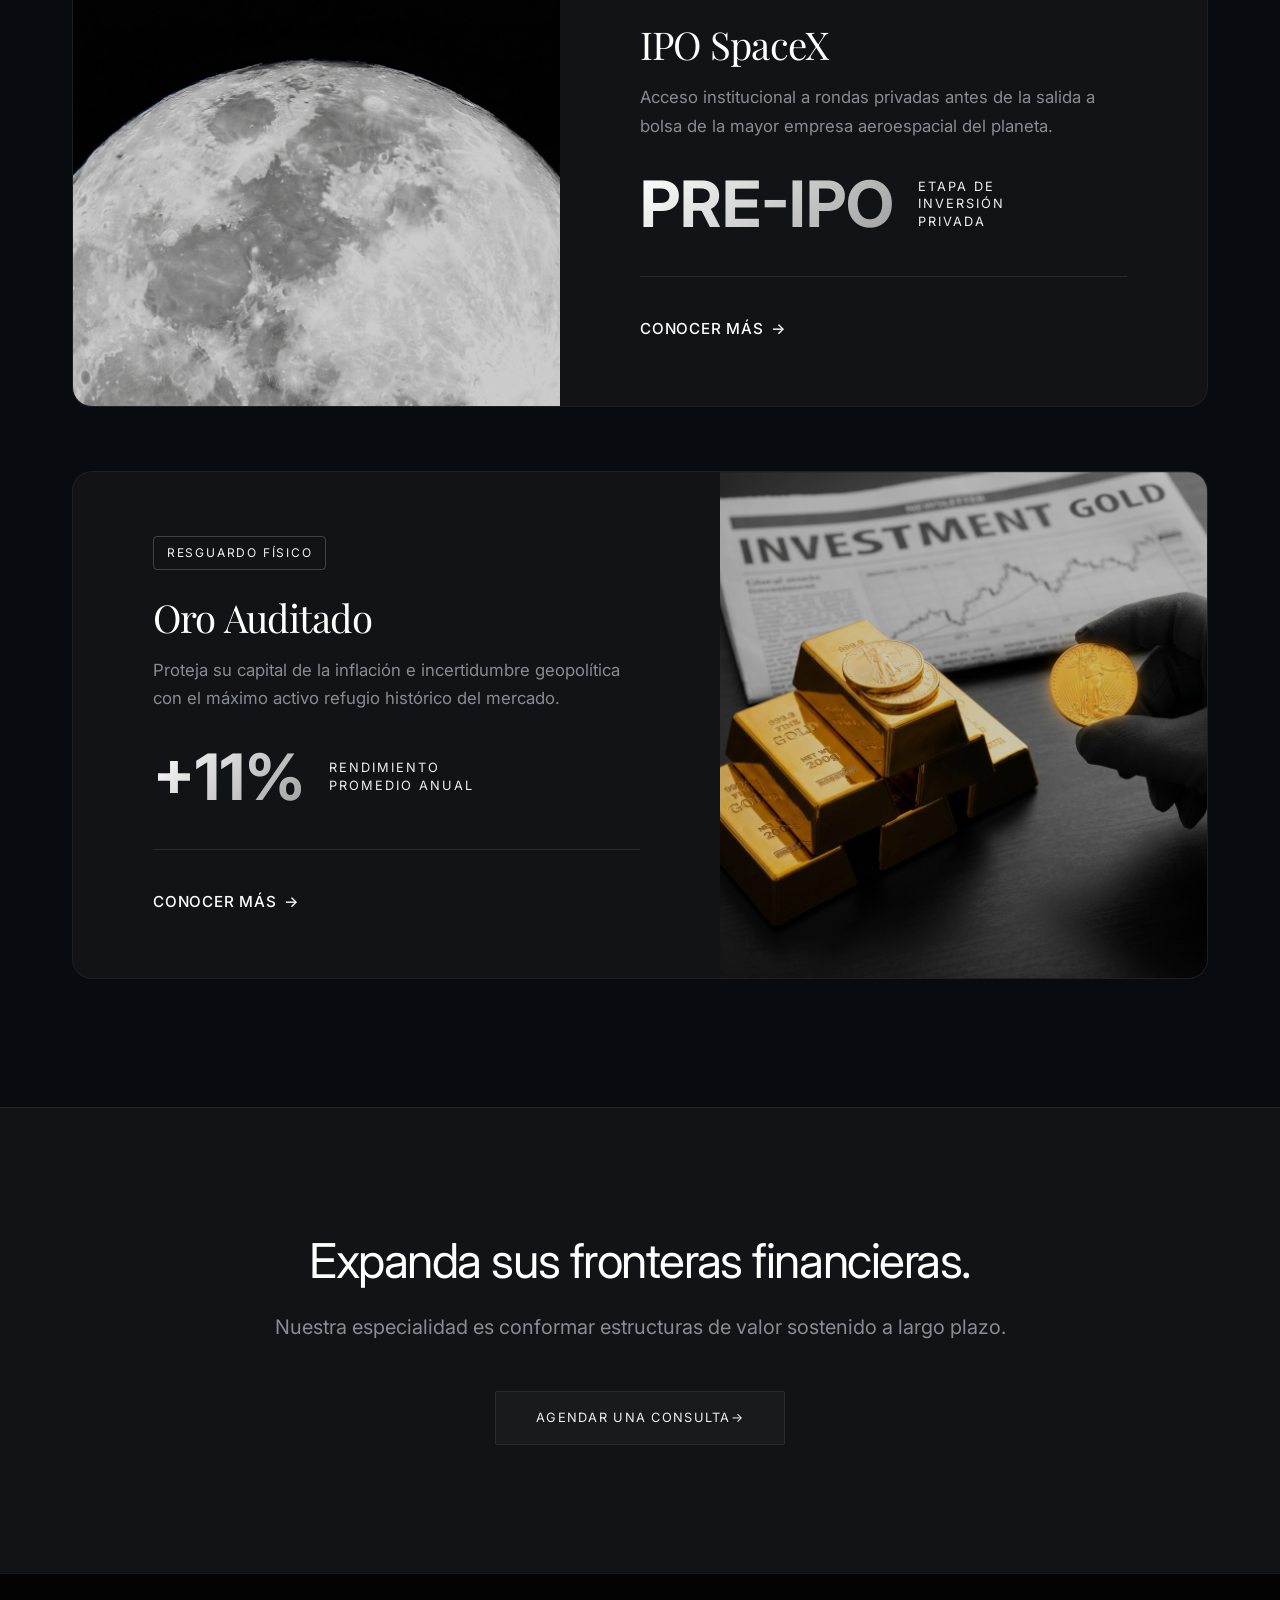
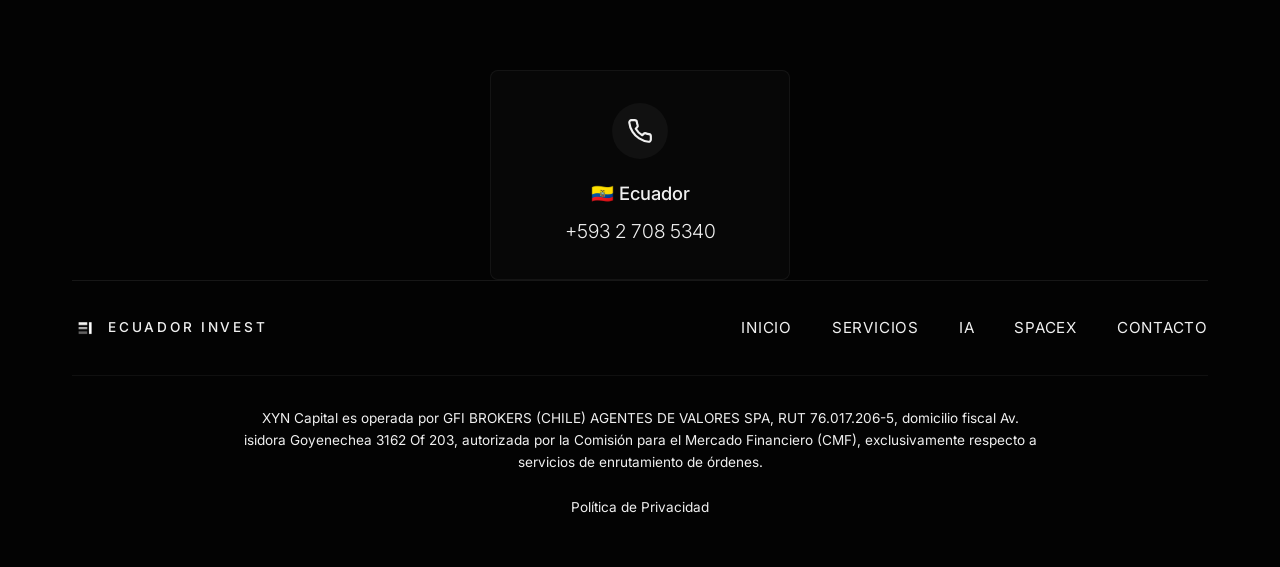
==== commit 8c31ccf4: "Add files via upload" ====
--- a/index.html
+++ b/index.html
@@ -80,6 +80,7 @@
                 <li class="nav-item dropdown">
                     <a href="#" class="nav-link dropdown-toggle">INVERSIÓN ▾</a>
                     <ul class="dropdown-menu">
+                        <li><a href="terafab.html" class="dropdown-item">TERAFAB</a></li>
                         <li><a href="fondoia.html" class="dropdown-item">FONDO DE IA</a></li>
                         <li><a href="fondo2026.html" class="dropdown-item">FONDO BERKSHIRE</a></li>
                         <li><a href="spacex.html" class="dropdown-item">IPO SPACEX</a></li>
@@ -162,7 +163,7 @@
                     <div class="portfolio-row-content">
                         <span class="portfolio-tag">Tecnología & IA</span>
                         <h3>Fondo de IA Premium</h3>
-                        <p>Participe en la revolución del siglo. Infraestructura de servidores, chips y los principales modelos de lenguaje que están transformando la economía mundial.</p>
+                        <p>Participe en la revolución del siglo. Infraestructura de servidores, chips y los principales modelos de lenguaje que est�n transformando la economía mundial.</p>
                         
                         <div class="portfolio-stat">
                             <div class="stat-number">+35%</div>
@@ -414,6 +415,7 @@
                 </div>
             </div>
             <div class="footer-legal" style="text-align: center; margin-top: 2rem; padding-top: 2rem; border-top: 1px solid rgba(255, 255, 255, 0.05); font-size: 0.85rem;">
+                <p style="color: var(--color-gray); max-width: 800px; margin: 0 auto 1.5rem auto; line-height: 1.6;">XYN Capital es operada por GFI BROKERS (CHILE) AGENTES DE VALORES SPA, RUT 76.017.206-5, domicilio fiscal Av. isidora Goyenechea 3162 Of 203, autorizada por la Comisión para el Mercado Financiero (CMF), exclusivamente respecto a servicios de enrutamiento de órdenes.</p>
                 <a href="politica-de-privacidad.html" style="color: var(--color-gray); text-decoration: none; transition: color 0.3s;" onmouseover="this.style.color='#fff'" onmouseout="this.style.color='var(--color-gray)'">Política de Privacidad</a>
             </div>
         </div>
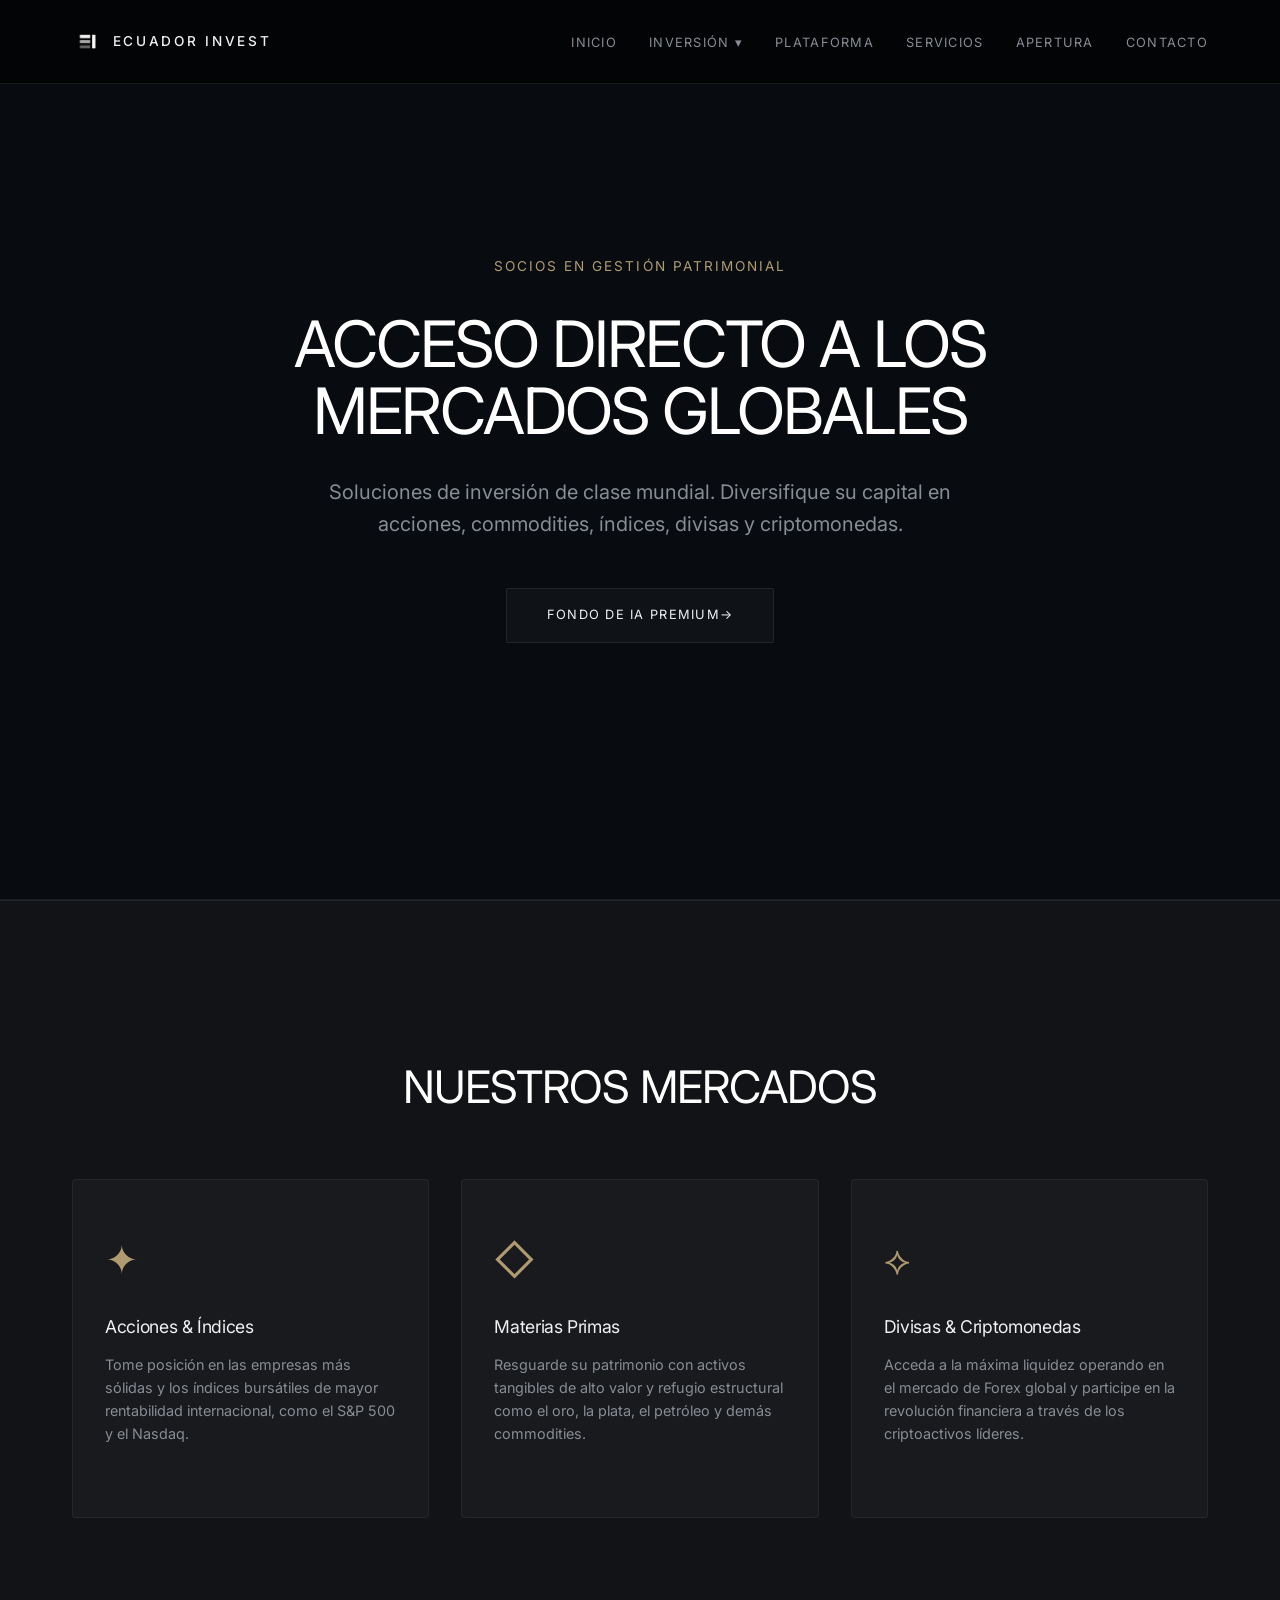
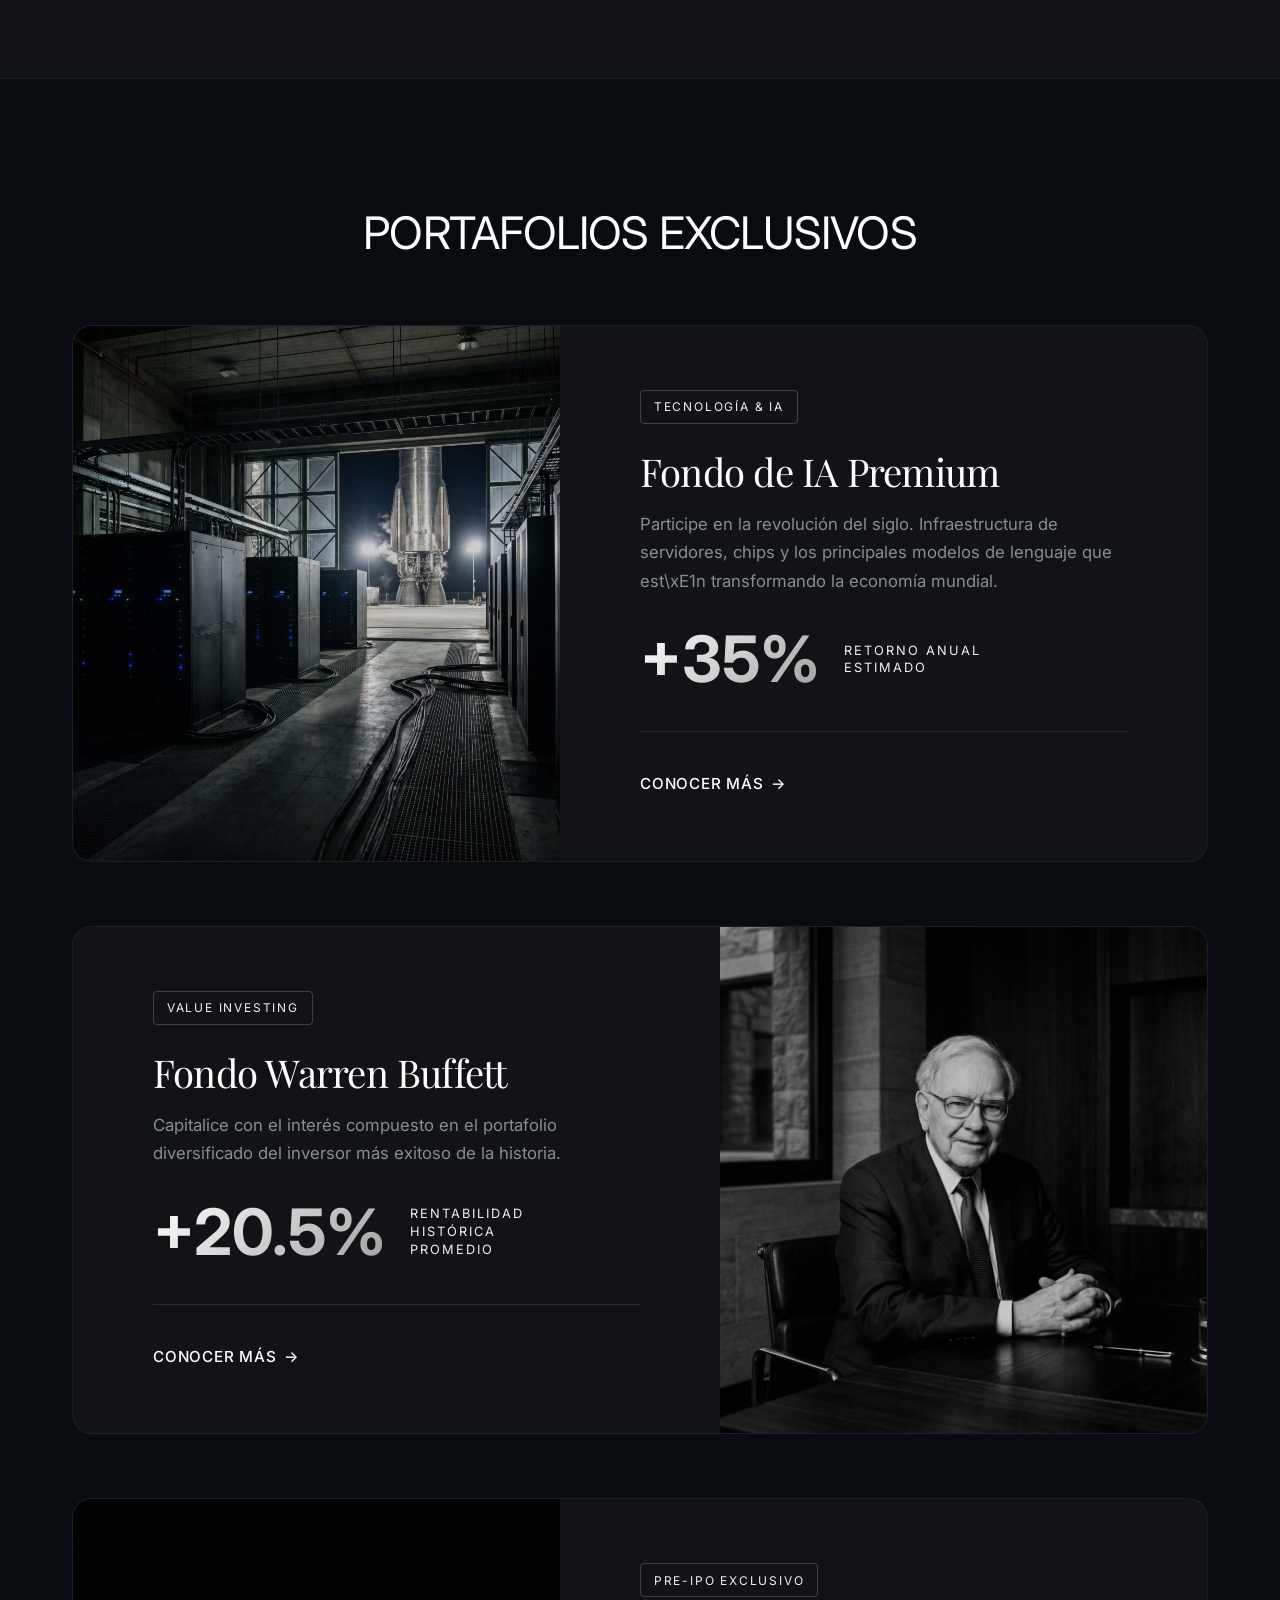
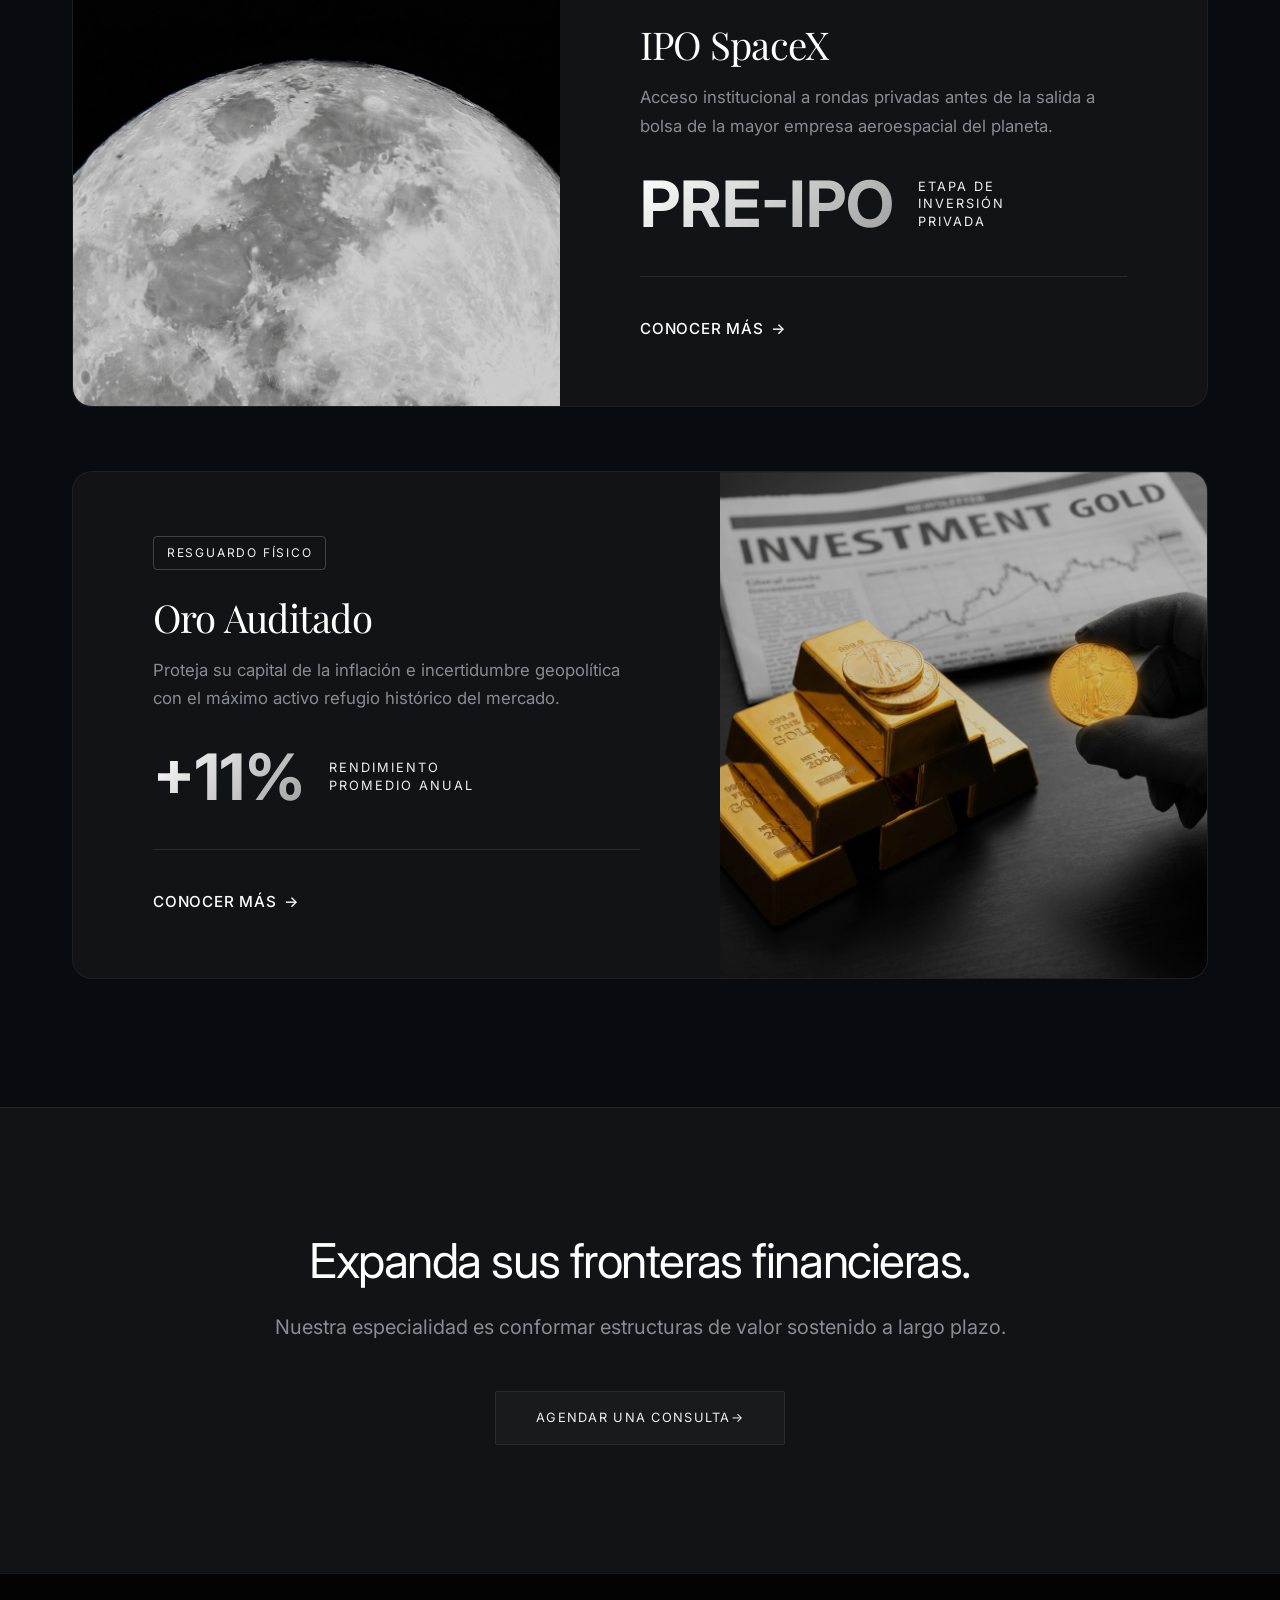
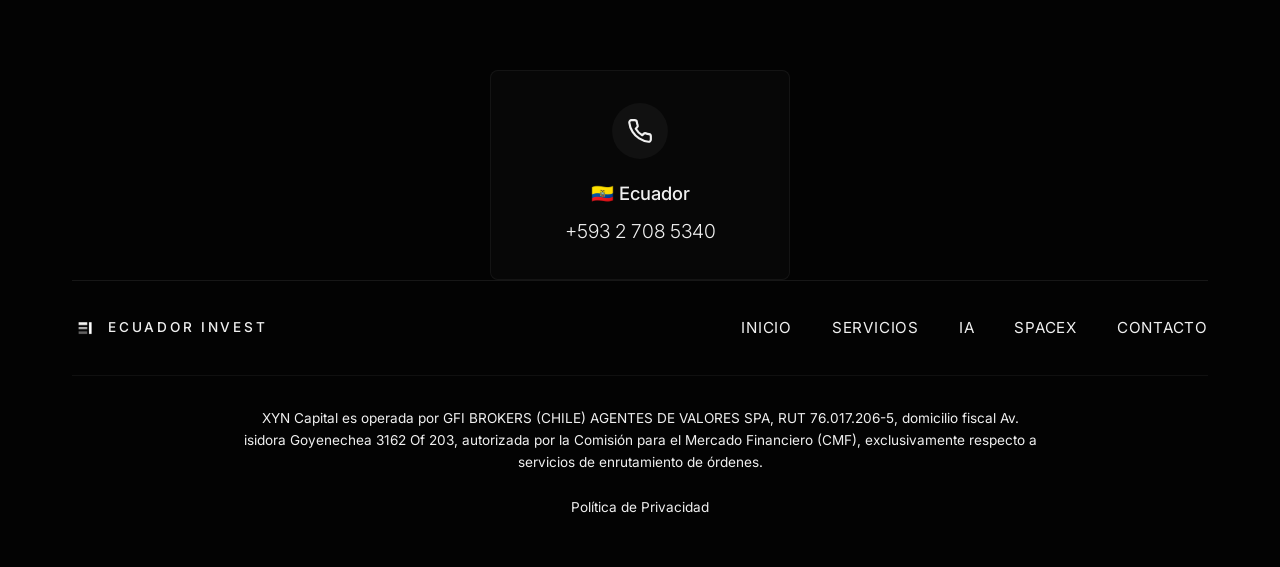
==== commit fe1937eb: "Add files via upload" ====
--- a/index.html
+++ b/index.html
@@ -80,6 +80,7 @@
                 <li class="nav-item dropdown">
                     <a href="#" class="nav-link dropdown-toggle">INVERSIÓN ▾</a>
                     <ul class="dropdown-menu">
+                        <li><a href="moderna.html" class="dropdown-item">MODERNA</a></li>
                         <li><a href="terafab.html" class="dropdown-item">TERAFAB</a></li>
                         <li><a href="fondoia.html" class="dropdown-item">FONDO DE IA</a></li>
                         <li><a href="fondo2026.html" class="dropdown-item">FONDO BERKSHIRE</a></li>
@@ -163,7 +164,7 @@
                     <div class="portfolio-row-content">
                         <span class="portfolio-tag">Tecnología & IA</span>
                         <h3>Fondo de IA Premium</h3>
-                        <p>Participe en la revolución del siglo. Infraestructura de servidores, chips y los principales modelos de lenguaje que est�n transformando la economía mundial.</p>
+                        <p>Participe en la revolución del siglo. Infraestructura de servidores, chips y los principales modelos de lenguaje que est\xE1n transformando la economía mundial.</p>
                         
                         <div class="portfolio-stat">
                             <div class="stat-number">+35%</div>
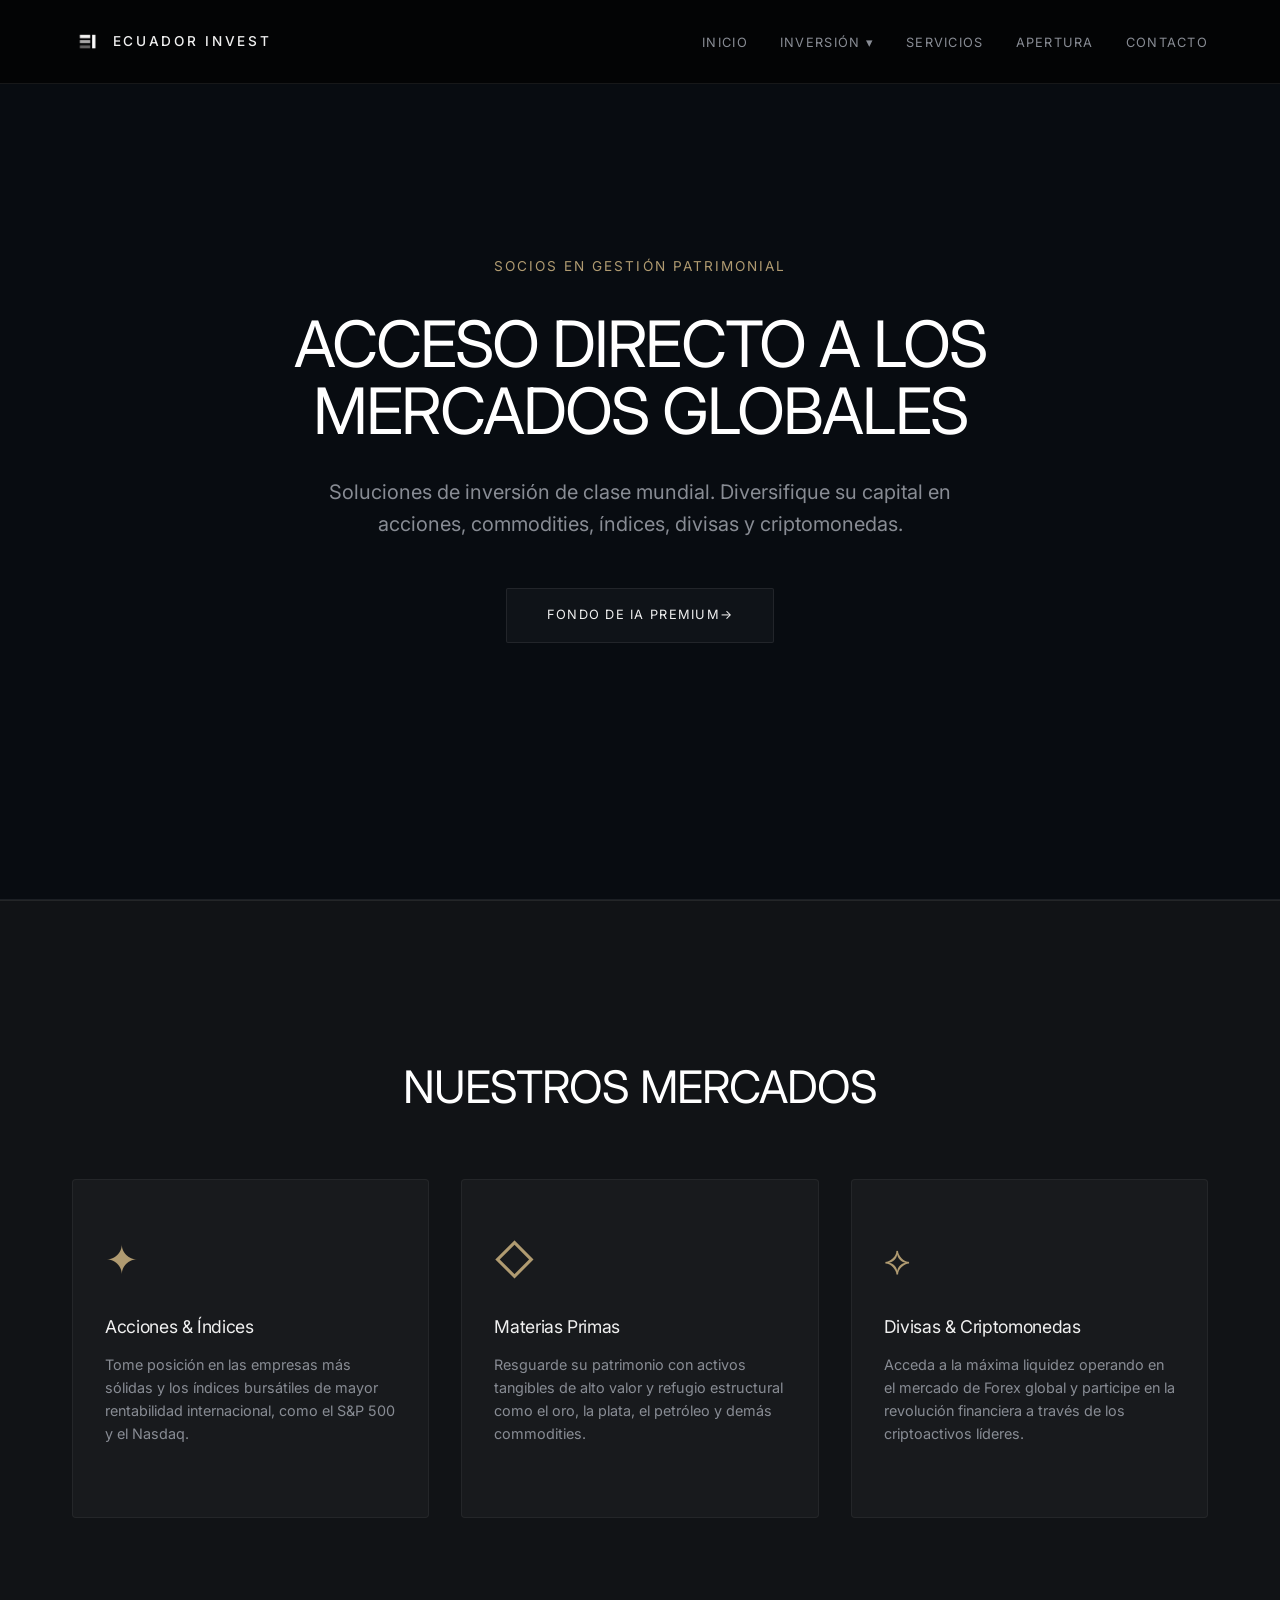
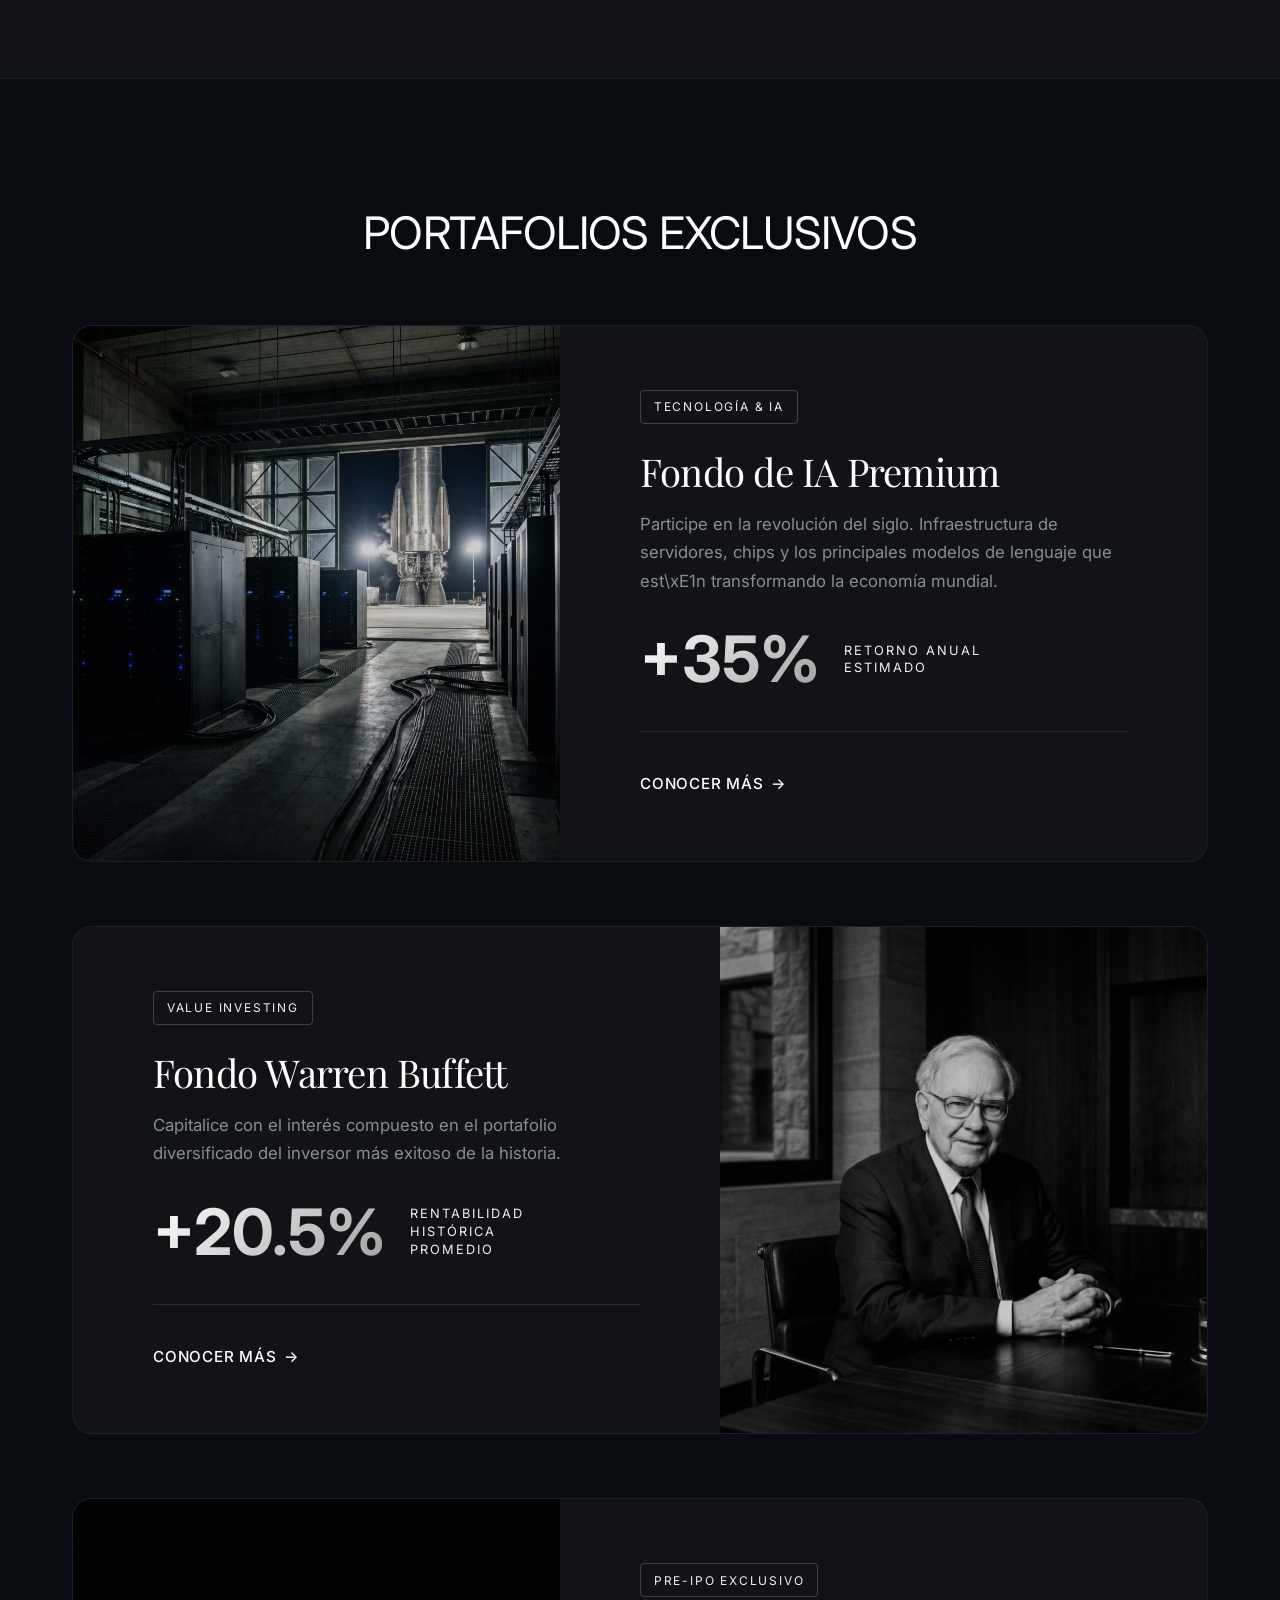
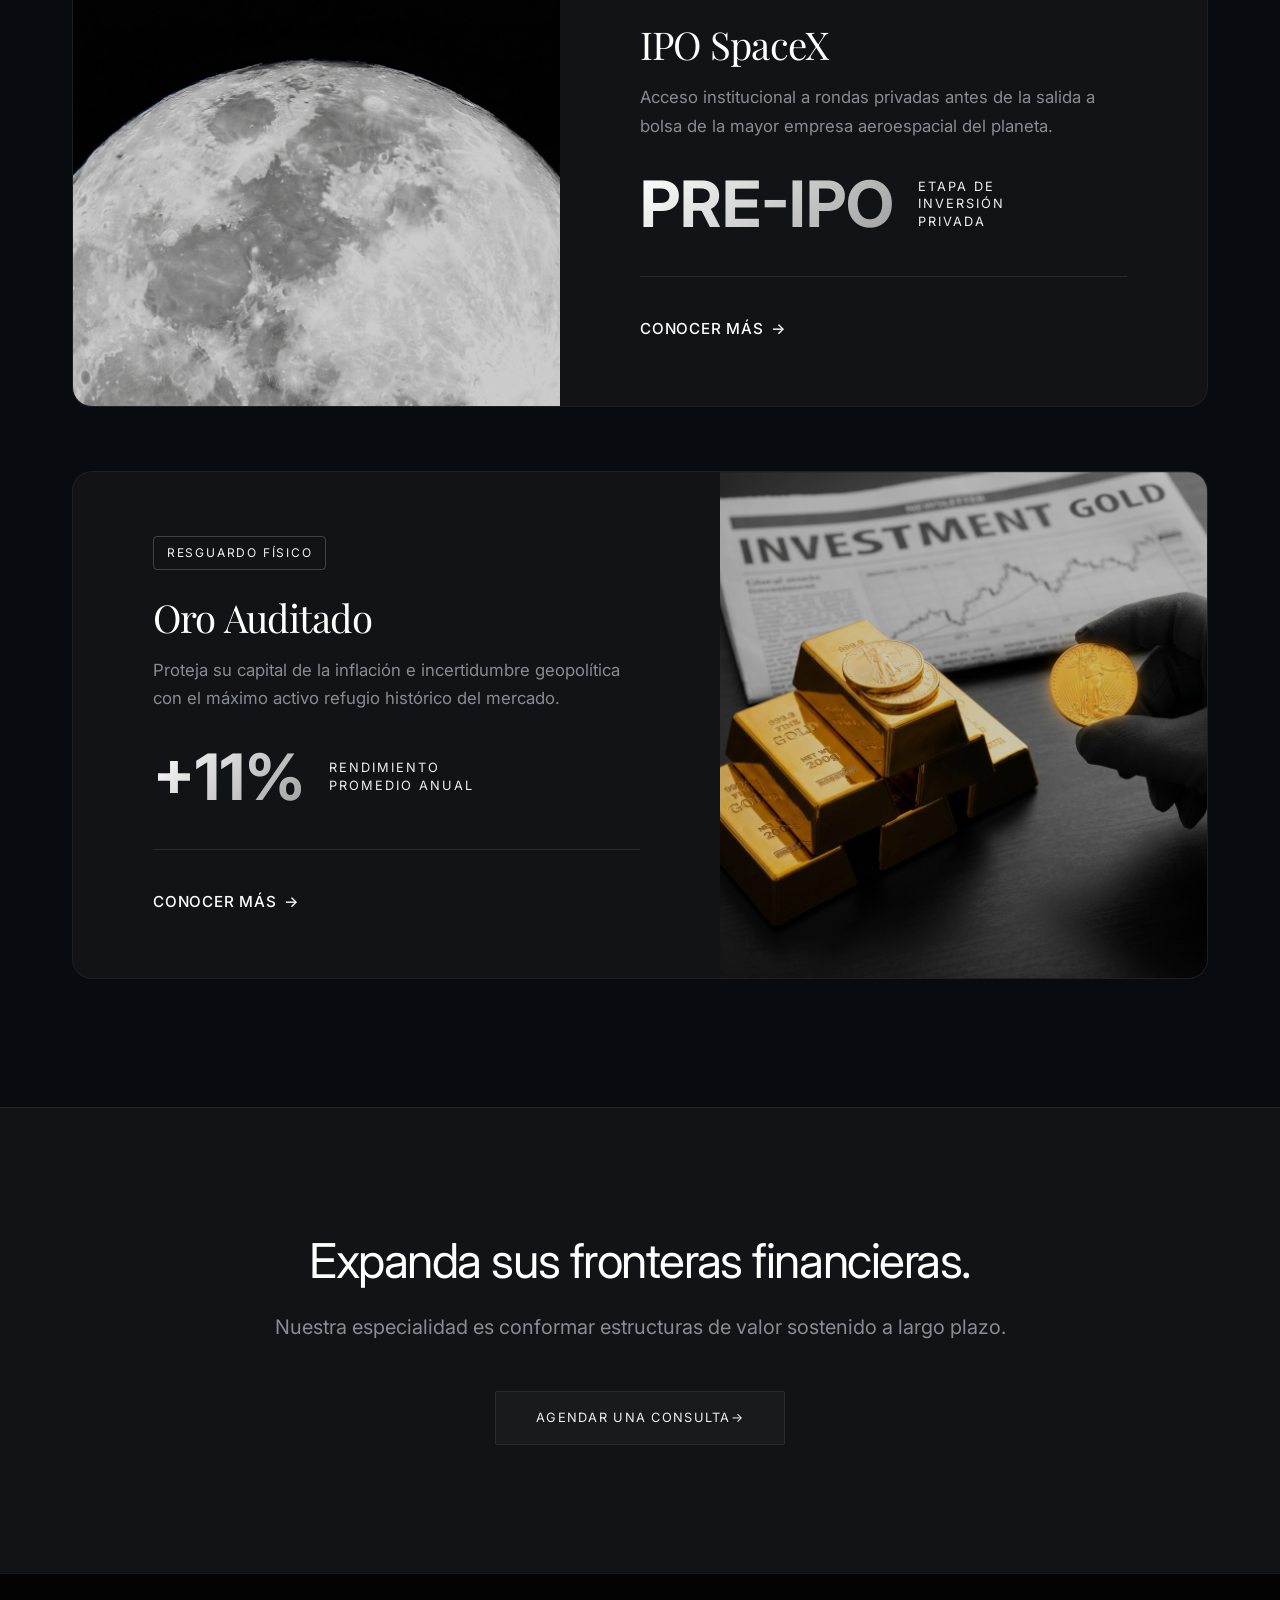
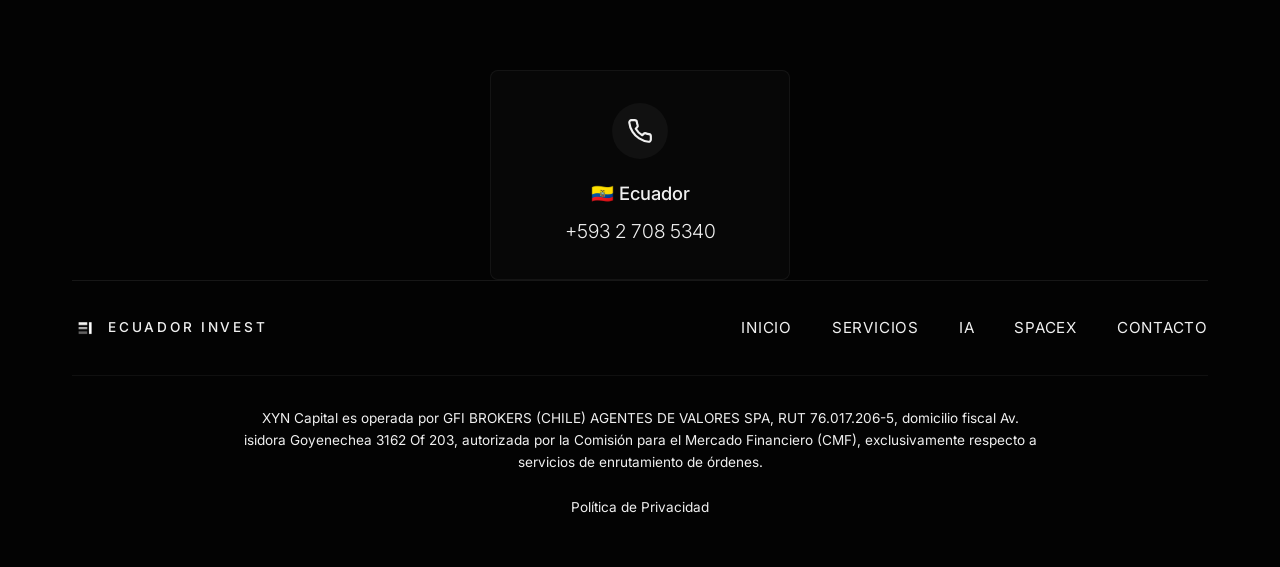
==== commit c528ded4: "Add files via upload" ====
--- a/index.html
+++ b/index.html
@@ -88,7 +88,7 @@
                         <li><a href="oro.html" class="dropdown-item">ORO</a></li>
                     </ul>
                 </li>
-                <li class="nav-item"><a href="plataforma.html" class="nav-link">PLATAFORMA</a></li>
+                
                 <li class="nav-item"><a href="index.html#servicios" class="nav-link">SERVICIOS</a></li>
                 <li class="nav-item"><a href="apertura.html" class="nav-link">APERTURA</a></li>
                 <li class="nav-item"><a href="contacto.html" class="nav-link">CONTACTO</a></li>
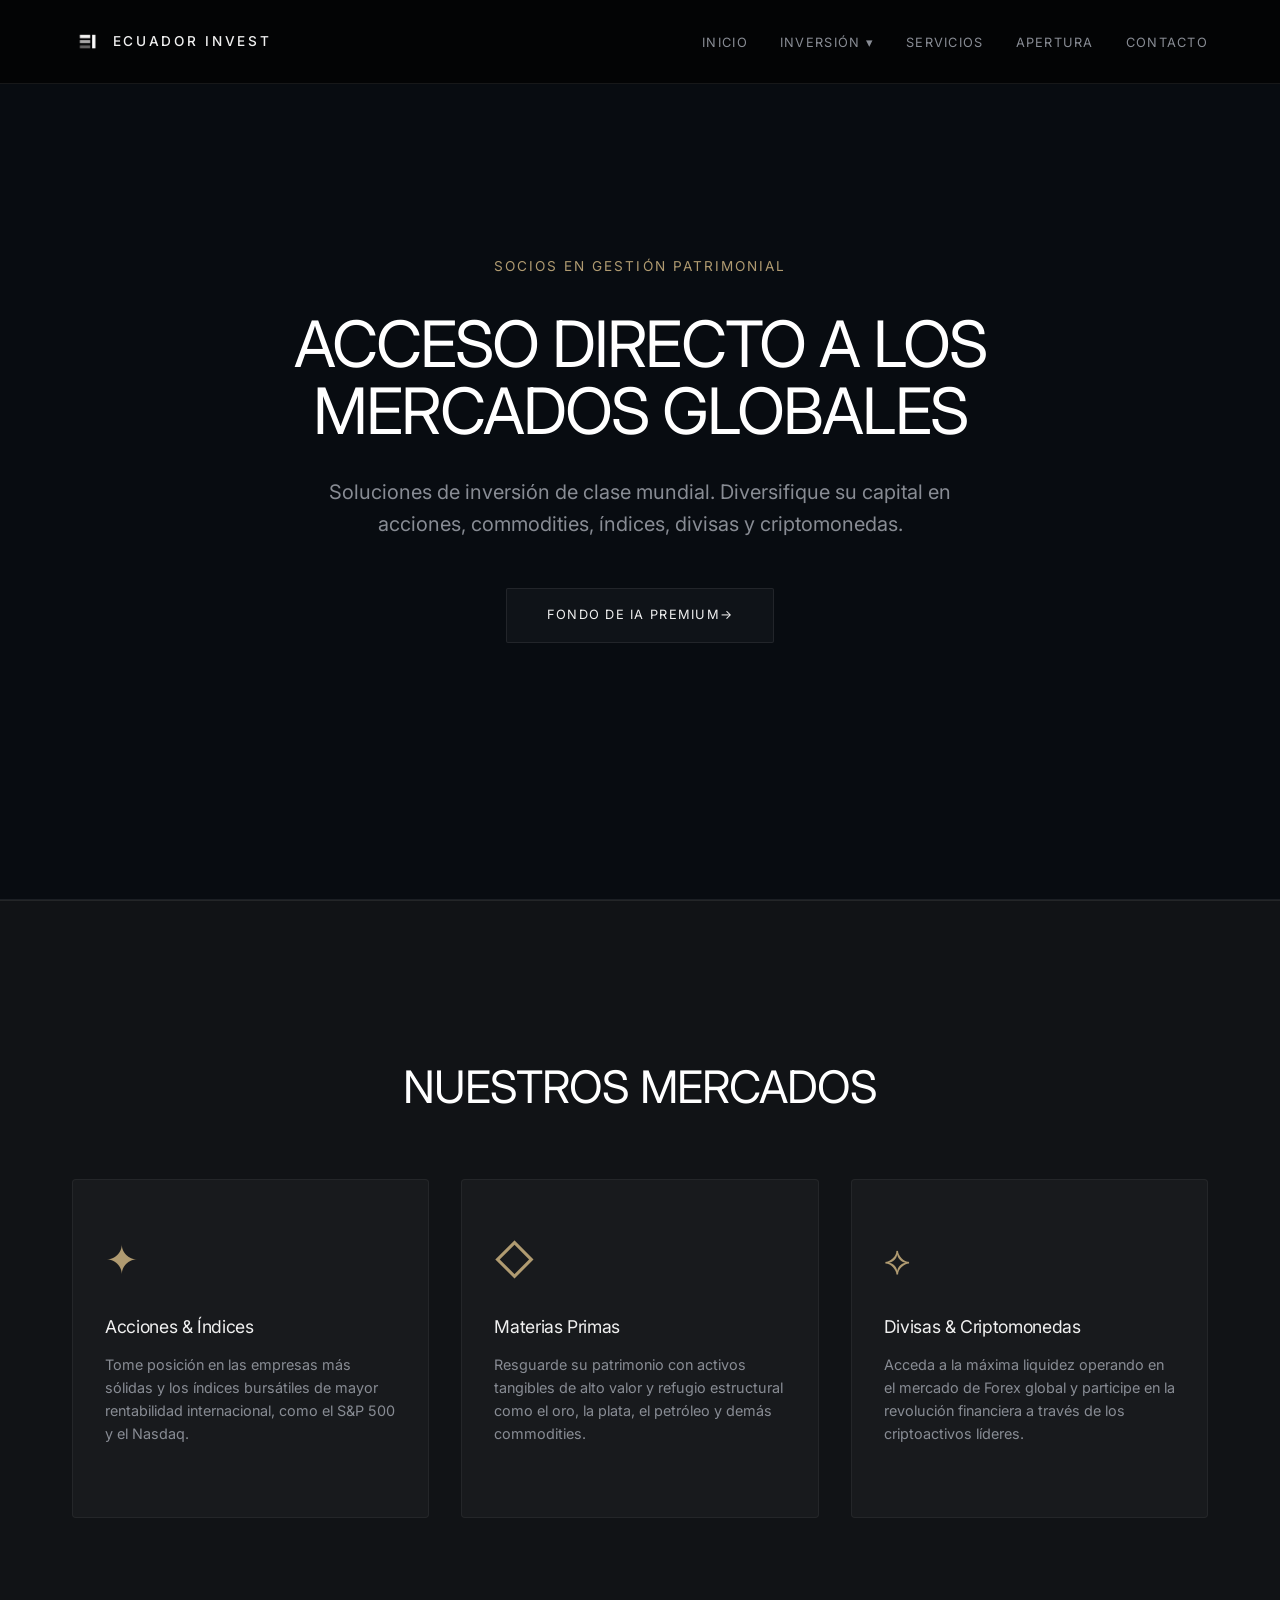
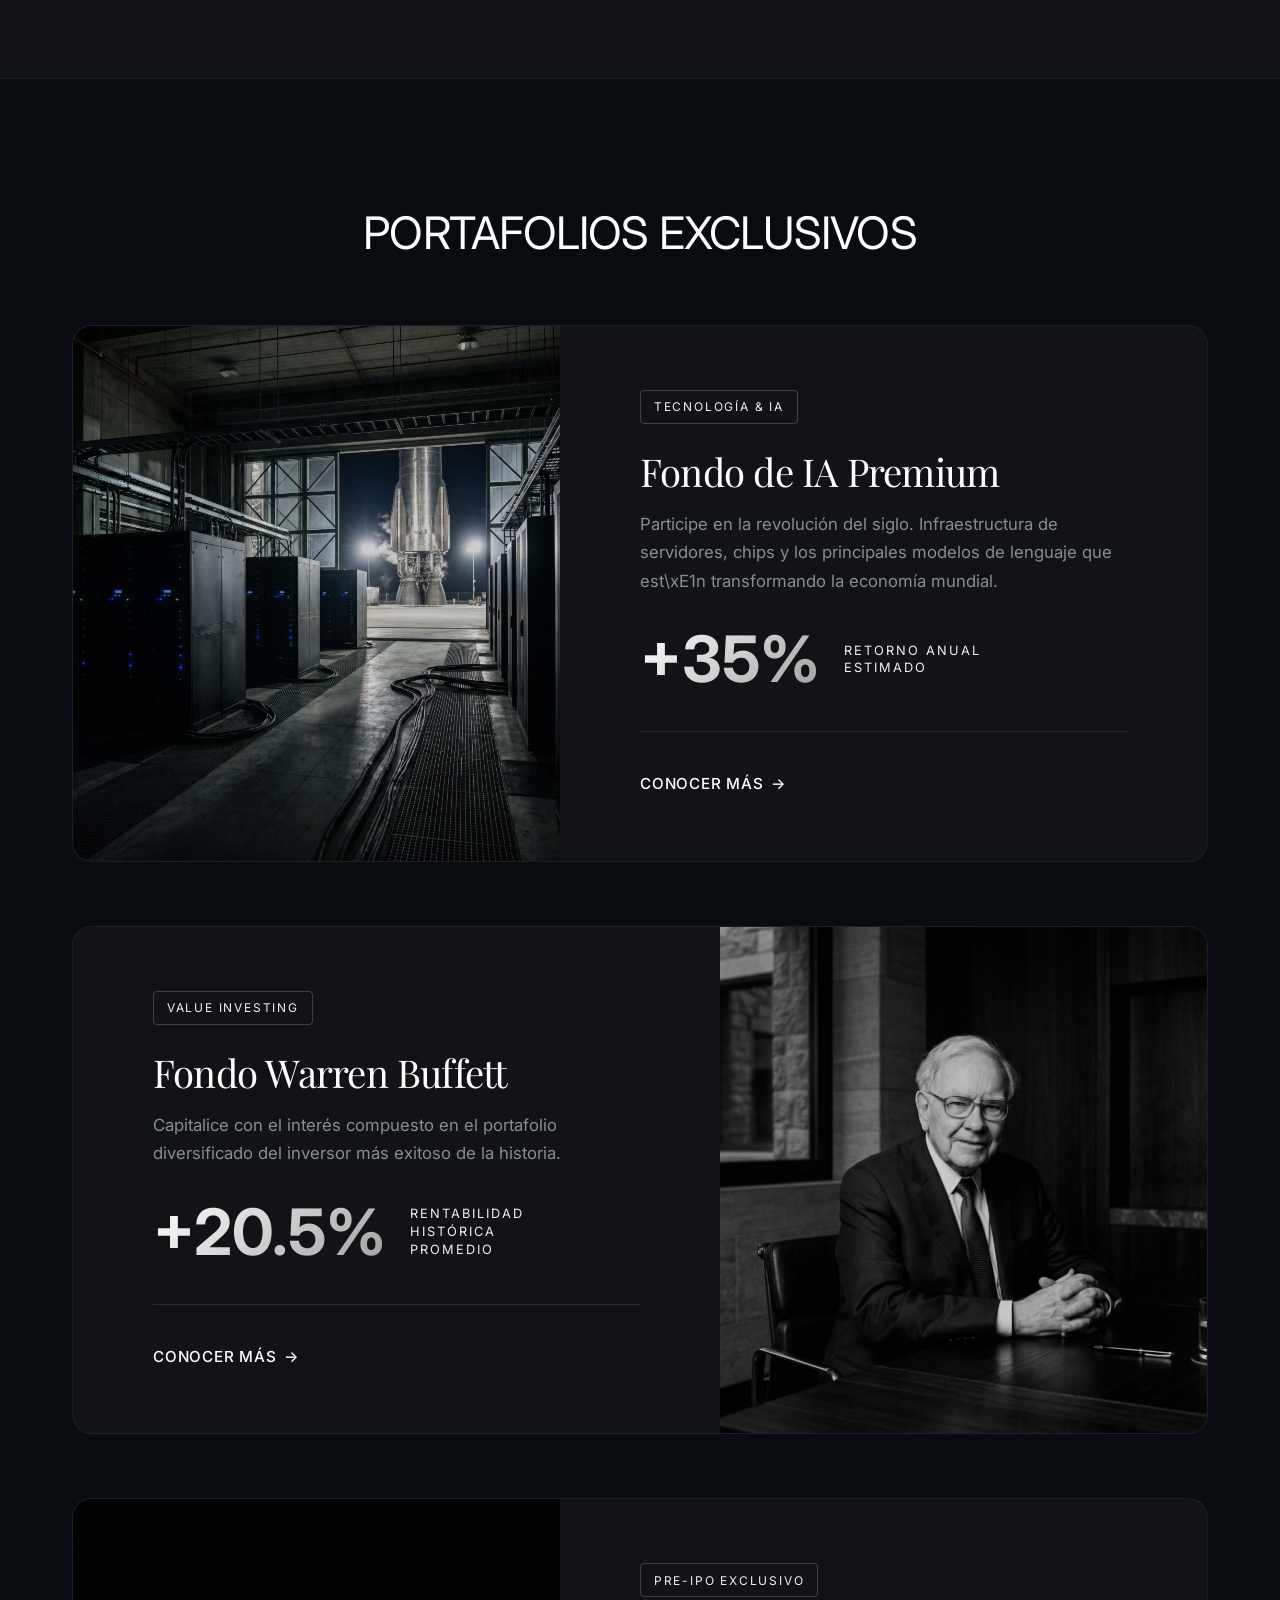
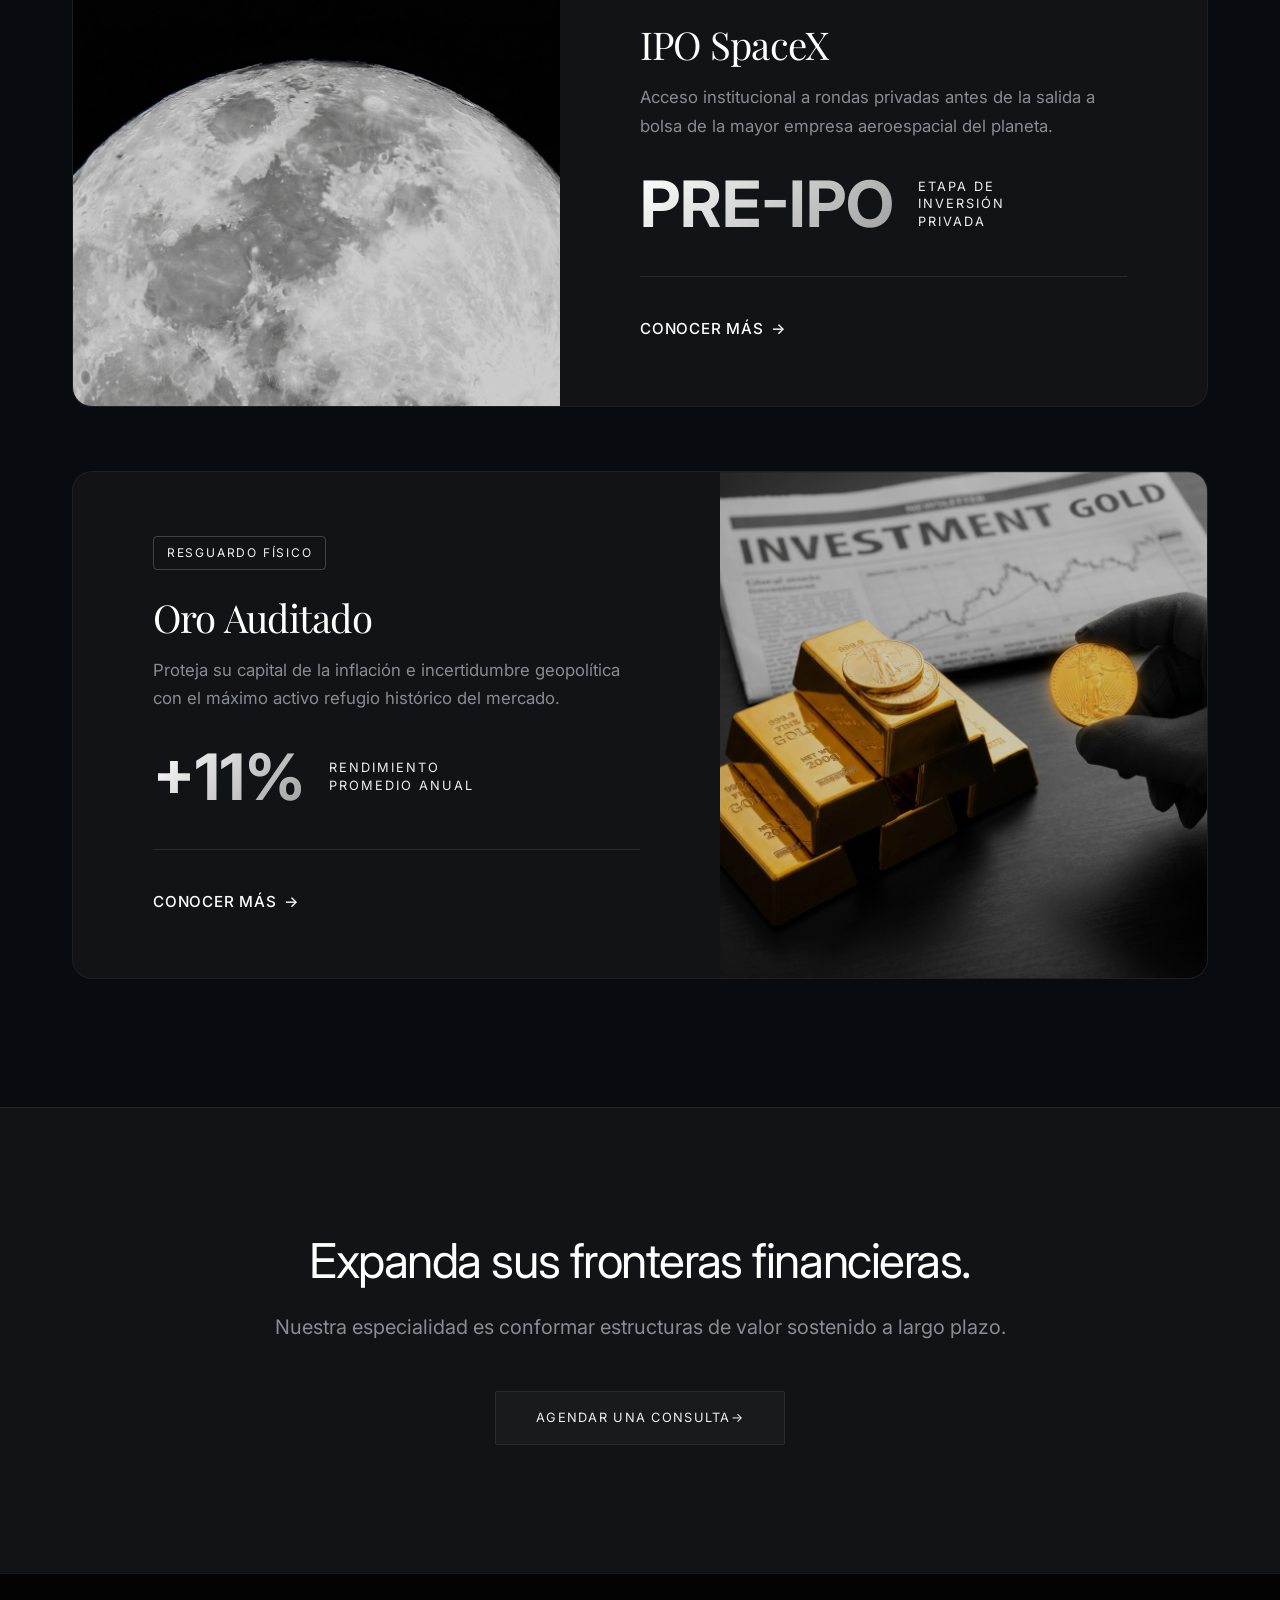
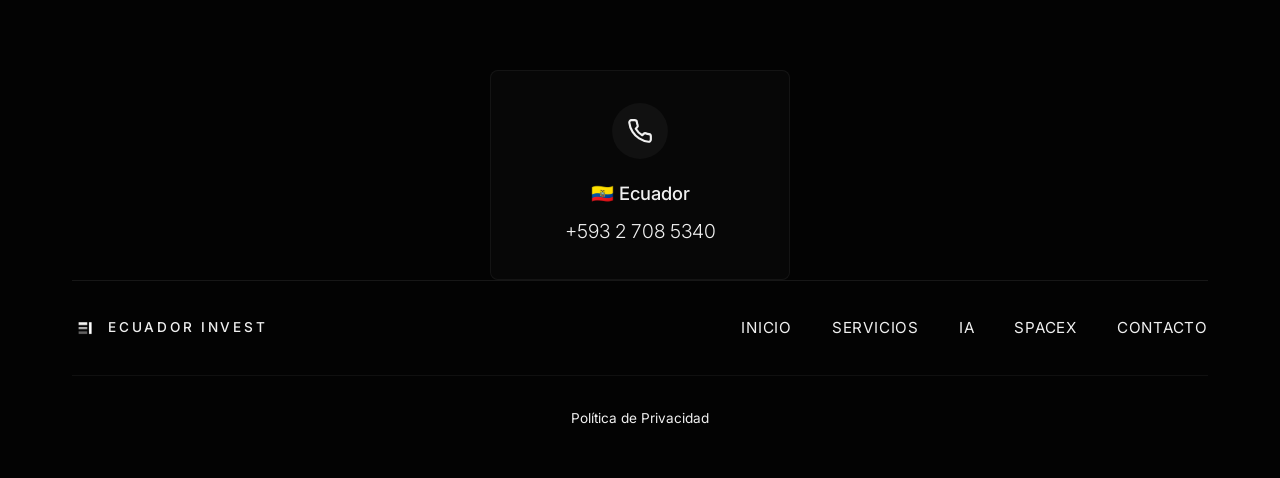
==== commit ba6e82df: "Add files via upload" ====
--- a/index.html
+++ b/index.html
@@ -416,7 +416,6 @@
                 </div>
             </div>
             <div class="footer-legal" style="text-align: center; margin-top: 2rem; padding-top: 2rem; border-top: 1px solid rgba(255, 255, 255, 0.05); font-size: 0.85rem;">
-                <p style="color: var(--color-gray); max-width: 800px; margin: 0 auto 1.5rem auto; line-height: 1.6;">XYN Capital es operada por GFI BROKERS (CHILE) AGENTES DE VALORES SPA, RUT 76.017.206-5, domicilio fiscal Av. isidora Goyenechea 3162 Of 203, autorizada por la Comisión para el Mercado Financiero (CMF), exclusivamente respecto a servicios de enrutamiento de órdenes.</p>
                 <a href="politica-de-privacidad.html" style="color: var(--color-gray); text-decoration: none; transition: color 0.3s;" onmouseover="this.style.color='#fff'" onmouseout="this.style.color='var(--color-gray)'">Política de Privacidad</a>
             </div>
         </div>
